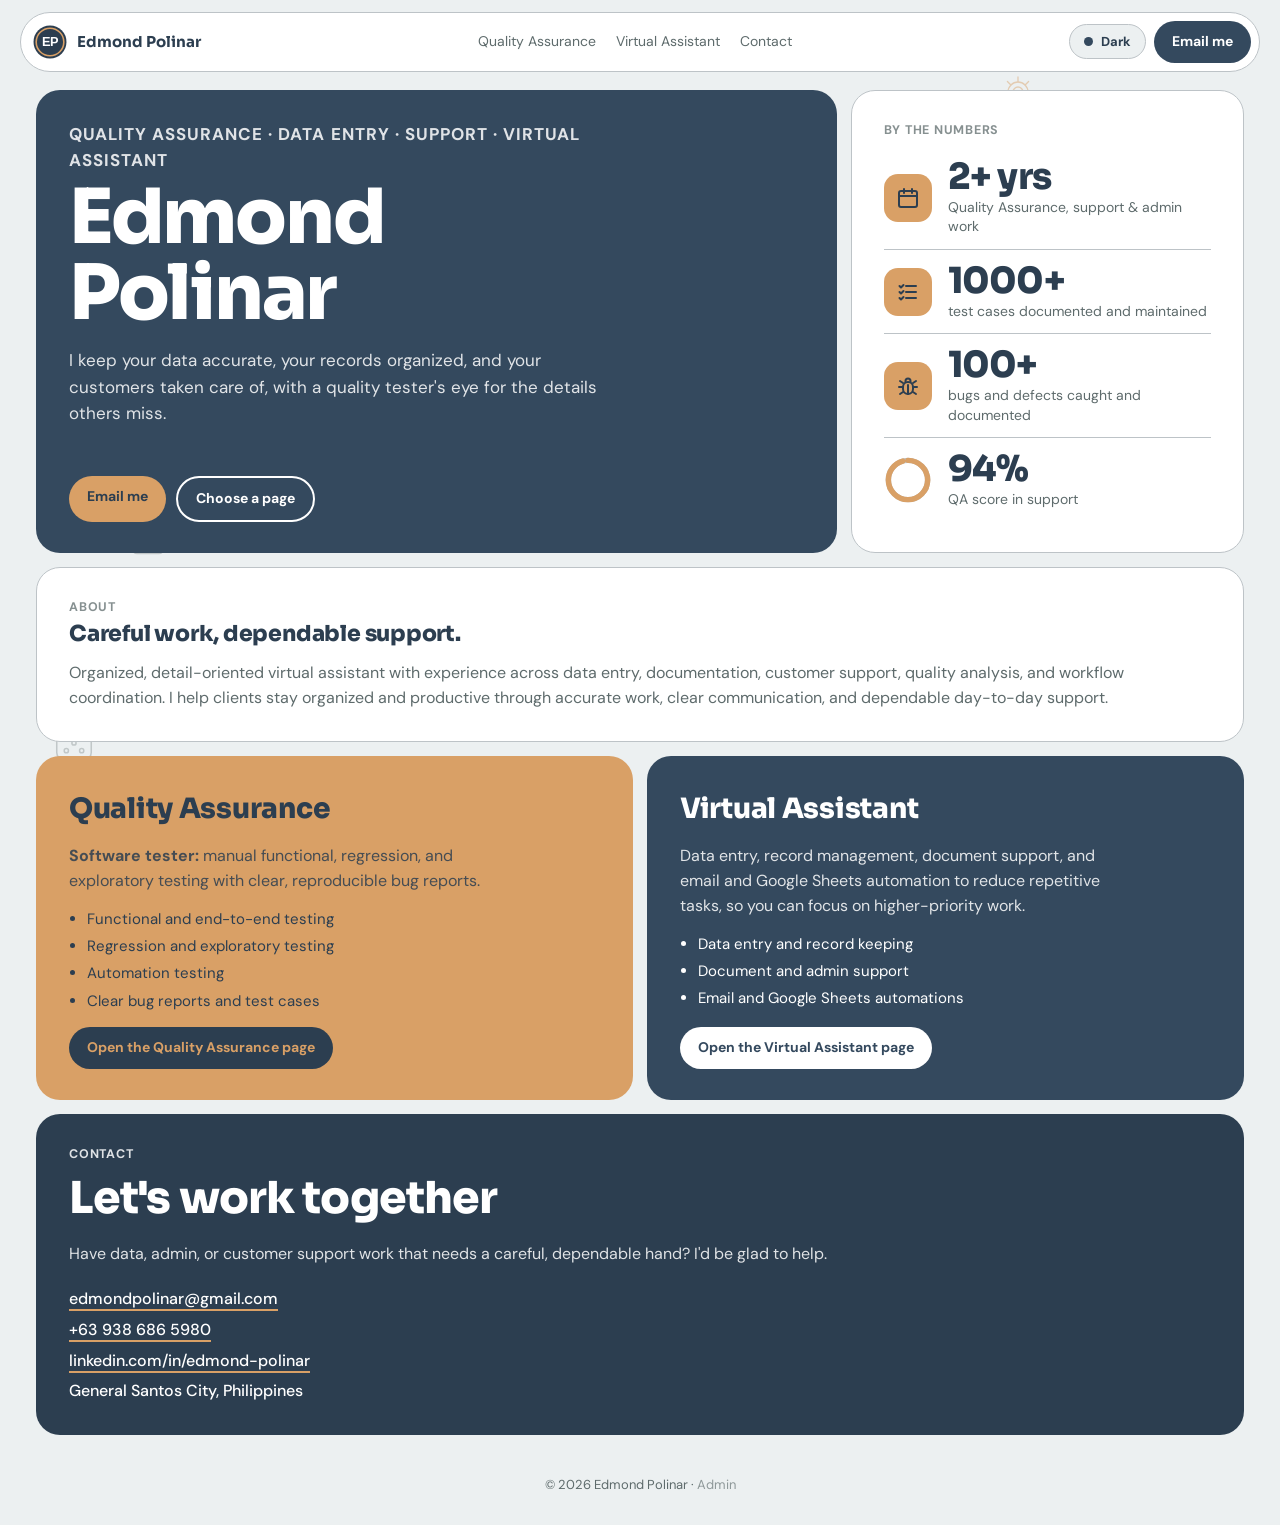
==== index.html @ b68827d7 "Remove the Try it automation panel from the CRM Practice Simulator Co-Authored-By: Claude Sonnet 5.5" ====
<!DOCTYPE html>
<html lang="en">
<head>
<meta charset="UTF-8">
<meta name="viewport" content="width=device-width, initial-scale=1, viewport-fit=cover">
<title>Edmond Polinar — Virtual Assistant</title>
<link rel="icon" type="image/svg+xml" href="favicon.svg">
<link rel="preconnect" href="https://fonts.googleapis.com">
<link rel="preconnect" href="https://fonts.gstatic.com" crossorigin>
<link href="https://fonts.googleapis.com/css2?family=Sora:wght@500;700;800&family=DM+Sans:wght@400;500;700&display=swap" rel="stylesheet">
<style>
:root{
  box-sizing:border-box;
  padding-top:env(safe-area-inset-top,0px);
  padding-bottom:env(safe-area-inset-bottom,0px);
  --page:#ECF0F1; --tile:#FFFFFF; --fg:#2C3E50; --soft:#5E6B6C; --line:#BDC3C7;
  --blue:#34495E; --blue-fg:#FFFFFF; --blue-soft:rgba(255,255,255,.82);
  --yel:#D9A066; --yel-fg:#2C3E50; --yel-soft:#4A3A22;
  --mint:#D5DBDE; --mint-fg:#2C3E50; --mint-soft:#34495E;
  --ink:#2C3E50; --ink-fg:#FFFFFF; --ink-soft:#BDC3C7;
}
@media (prefers-color-scheme: dark){
  :root:not([data-theme="light"]){
    --page:#1B2631; --tile:#2C3E50; --fg:#ECF0F1; --soft:#BDC3C7; --line:#3F5468;
    --blue:#4A6580; --mint:#34495E; --mint-fg:#ECF0F1; --mint-soft:#BDC3C7;
    --ink:#233140; --ink-fg:#FFFFFF; --ink-soft:#BDC3C7;
  }
}
:root[data-theme="dark"]{
  --page:#1B2631; --tile:#2C3E50; --fg:#ECF0F1; --soft:#BDC3C7; --line:#3F5468;
  --blue:#4A6580; --mint:#34495E; --mint-fg:#ECF0F1; --mint-soft:#BDC3C7;
  --ink:#233140; --ink-fg:#FFFFFF; --ink-soft:#BDC3C7;
}
html{scroll-behavior:smooth; scroll-padding-top:84px;}
*{box-sizing:border-box;}
body{margin:0; background:var(--page); color:var(--fg); font-family:'DM Sans',system-ui,sans-serif; line-height:1.55;}
h1,h2,h3,.num{font-family:'Sora',sans-serif;}
a{color:inherit;}
.wrap{max-width:1240px; margin:0 auto; padding:0 16px;}

.nav{position:sticky; top:0; top:env(safe-area-inset-top,0px); z-index:10; padding:12px 16px; padding-top:calc(12px + env(safe-area-inset-top,0px));}
.nav-in{max-width:1240px; margin:0 auto; background:var(--tile); border:1px solid var(--line); border-radius:999px; padding:8px 8px 8px 12px; display:flex; align-items:center; justify-content:space-between; gap:12px;}
.nav b{font-family:'Sora',sans-serif; font-size:15px;}
.nav .brand{display:flex; align-items:center; gap:10px; text-decoration:none; min-width:0;}
.nav .brand img{width:34px; height:34px; flex:none; display:block;}
.nav .brand b{white-space:nowrap;}
.nav .pill{white-space:nowrap;}
@media (max-width:480px){.nav .brand{gap:8px;} .nav .brand img{width:30px; height:30px;} .nav .pill{padding:10px 14px;} .nav-in{gap:8px;}}
.nav .links{display:flex; gap:20px; font-size:14px; color:var(--soft);}
.nav .links a{text-decoration:none;} .nav .links a:hover{color:var(--fg);}
.pill{display:inline-block; text-decoration:none; background:var(--blue); color:var(--blue-fg); font-weight:700; font-size:14px; padding:10px 18px; border-radius:999px;}
.pill.ghost{background:transparent; border:2px solid currentColor;}

.bento{display:grid; grid-template-columns:repeat(6,1fr); gap:14px; padding:6px 0 40px;}
.t{background:var(--tile); border:1px solid var(--line); border-radius:24px; padding:26px; color:var(--fg);}
.t.blue{background:var(--blue); color:var(--blue-fg); border-color:transparent;}
.t.yel{background:var(--yel); color:var(--yel-fg); border-color:transparent;}
.t.mint{background:var(--mint); color:var(--mint-fg); border-color:transparent;}
.t.ink{background:var(--ink); color:var(--ink-fg); border-color:transparent;}
.s2{grid-column:span 2;} .s3{grid-column:span 3;} .s4{grid-column:span 4;} .s6{grid-column:span 6;}
.r2{grid-row:span 2;}
.eyebrow{font-size:12.5px; font-weight:700; letter-spacing:.06em; text-transform:uppercase; margin:0 0 12px; opacity:.75;}

.hero{display:flex; flex-direction:column; justify-content:space-between; min-height:340px;}
.hero h1{font-size:clamp(40px,8vw,76px); line-height:1; letter-spacing:-.03em; font-weight:800; margin:6px 0 16px;}
.hero p{max-width:44ch; font-size:17px; color:var(--blue-soft); margin:0 0 22px;}
.hero .pill{background:var(--yel); color:var(--yel-fg);}
.hero .pill.ghost{background:transparent; color:var(--blue-fg);}
.hero .acts{display:flex; gap:10px; flex-wrap:wrap;}

.stat{display:flex; flex-direction:column; justify-content:flex-end; min-height:160px;}
.num{font-size:clamp(38px,6vw,56px); font-weight:800; line-height:1; letter-spacing:-.03em;}
.stat .cap{font-size:14px; margin-top:8px; opacity:.85;}
.duo{display:grid; grid-template-columns:1fr 1fr; gap:14px;}
.duo .num{font-size:clamp(32px,5vw,44px);}

h2{font-size:22px; font-weight:800; margin:0 0 10px; letter-spacing:-.01em;}
.t p{margin:0; color:var(--soft);} .t.blue p,.t.yel p,.t.mint p,.t.ink p{color:inherit; opacity:.85;}
h3{font-size:16px; font-weight:700; margin:0 0 6px;}
.svc .ic{width:38px; height:38px; border-radius:12px; background:var(--yel); color:var(--yel-fg); display:flex; align-items:center; justify-content:center; font-family:'Sora',sans-serif; font-weight:800; font-size:14px; margin-bottom:14px;}

.flow{display:flex; align-items:center; gap:10px; flex-wrap:wrap; margin-top:18px;}
.step{background:rgba(255,255,255,.14); border:1px solid rgba(255,255,255,.3); border-radius:14px; padding:12px 16px; font-weight:700; font-size:14px;}
.step.end{background:var(--yel); color:var(--yel-fg); border-color:transparent;}
.arrow{font-weight:800; opacity:.7;}

.job{display:grid; grid-template-columns:150px 1fr; gap:6px 24px; padding:22px 0; border-top:1px solid var(--line);}
.job:first-of-type{border-top:none; padding-top:6px;}
.job .when{font-weight:700; font-size:13px; color:var(--blue); letter-spacing:.02em;}
[data-theme="dark"] .job .when{color:#D9A066;}
.job h3{margin:0;} .job .co{font-size:14px; color:var(--soft); margin:2px 0 10px;}
.job ul{margin:0; padding-left:18px; color:var(--soft); font-size:14.5px;} .job li{margin-bottom:6px;}

.chips{display:flex; flex-wrap:wrap; gap:8px; margin-bottom:14px;}
.chip{font-size:13px; font-weight:500; padding:6px 12px; border-radius:999px; background:var(--page); border:1px solid var(--line);}
.grp{font-size:12px; font-weight:700; letter-spacing:.05em; text-transform:uppercase; color:var(--soft); margin:0 0 8px;}
.edu p{margin:0 0 12px;} .edu p b{display:block; color:var(--fg); font-size:14.5px;} .edu p{font-size:13.5px;}

.contact{text-align:left;}
.contact h2{font-size:clamp(28px,5vw,44px); letter-spacing:-.02em;}
.contact .rows{display:grid; gap:6px; margin-top:20px; font-size:16px; font-weight:500;}
.contact a{text-decoration:none; border-bottom:2px solid var(--yel);}
footer{text-align:center; font-size:13px; color:var(--soft); padding:0 0 30px; padding-bottom:calc(30px + env(safe-area-inset-bottom,0px));}
footer a{text-decoration:none; opacity:.65;}
footer a:hover,footer a:focus-visible{opacity:1; text-decoration:underline;}

.theme-btn{display:flex; align-items:center; gap:8px; background:var(--page); border:1px solid var(--line); border-radius:999px; padding:8px 14px; font-family:'DM Sans',sans-serif; font-size:13px; font-weight:700; color:var(--fg); cursor:pointer;}
.theme-btn:hover{opacity:.85;}
.theme-btn .dot{width:9px; height:9px; border-radius:50%; background:var(--blue);}

button.pill{border:0; cursor:pointer; font-family:'DM Sans',sans-serif;}
button.pill.ghost{color:inherit;}

/* Contact modal */
body:has(dialog[open]){overflow:hidden;}
.modal{--err-bg:#FFE3E6; --err-fg:#7A1020; border:1px solid var(--line); border-radius:24px; background:var(--tile); color:var(--fg); padding:0; width:min(520px,calc(100% - 32px)); max-height:calc(100dvh - 32px); overflow:auto; box-shadow:0 24px 60px rgba(44,62,80,.28);}
@media (prefers-color-scheme: dark){:root:not([data-theme="light"]) .modal{--err-bg:#3A1620; --err-fg:#FFB4BE;}}
:root[data-theme="dark"] .modal{--err-bg:#3A1620; --err-fg:#FFB4BE;}
.modal::backdrop{background:rgba(27,38,49,.55); backdrop-filter:blur(3px);}
.modal[open]{animation:pop .18s ease-out;}
@keyframes pop{from{opacity:0; transform:translateY(8px) scale(.98);} to{opacity:1; transform:none;}}
@media (prefers-reduced-motion: reduce){.modal[open]{animation:none;}}
.modal-in{padding:26px;}
.modal-head{display:flex; align-items:flex-start; justify-content:space-between; gap:16px; margin-bottom:6px;}
.modal-head h2{margin:0;}
.modal .eyebrow{margin-bottom:8px;}
.modal .sub{margin:0 0 20px; color:var(--soft); font-size:15px;}
.x-btn{flex:none; width:38px; height:38px; border-radius:50%; border:1px solid var(--line); background:var(--page); color:var(--fg); font-family:'DM Sans',sans-serif; font-size:22px; line-height:1; cursor:pointer; display:flex; align-items:center; justify-content:center;}
.x-btn:hover{opacity:.85;}
.frow{display:grid; grid-template-columns:1fr 1fr; gap:14px;}
.field{display:flex; flex-direction:column; gap:6px; margin-bottom:14px;}
.field label{font-size:12.5px; font-weight:700; letter-spacing:.06em; text-transform:uppercase; color:var(--soft);}
.field input,.field textarea{font:inherit; font-size:15px; color:var(--fg); background:var(--page); border:1px solid var(--line); border-radius:14px; padding:12px 14px; width:100%;}
.field textarea{min-height:130px; resize:vertical;}
.field input::placeholder,.field textarea::placeholder{color:var(--soft); opacity:.7;}
.field input:focus,.field textarea:focus{outline:2px solid var(--blue); outline-offset:1px; border-color:transparent;}
.hp{position:absolute; left:-9999px; width:1px; height:1px; opacity:0;}
.send{width:100%; padding:13px 18px; font-size:15px;}
.send[disabled]{opacity:.6; cursor:progress;}
.form-msg{margin:0 0 14px; padding:12px 14px; border-radius:14px; font-size:14px; font-weight:500; background:var(--err-bg); color:var(--err-fg);}
.form-msg a{text-decoration:none; border-bottom:2px solid var(--yel);}
.sent{background:var(--mint); color:var(--mint-fg); border-radius:18px; padding:24px;}
.sent h3{font-size:20px; margin:0 0 6px;}
.sent p{margin:0 0 18px; color:var(--mint-fg); opacity:.85;}
.sent:focus{outline:none;}

/* Admin sign-in modal */
.admin-modal{width:min(440px,calc(100% - 32px));}
.admin-modal::backdrop{background:rgba(27,38,49,.35); backdrop-filter:blur(7px);}
.admin-modal .modal-in{padding:32px;}
.admin-top{display:flex; align-items:center; justify-content:space-between; gap:16px; margin-bottom:22px;}
.admin-top b{font-family:'Sora',sans-serif; font-size:15px;}
.admin-modal .eyebrow{margin-bottom:10px;}
.admin-modal h2{font-size:30px; letter-spacing:-.02em; margin-bottom:6px;}
.admin-modal .sub{margin:0 0 22px;}
.admin-modal .back{display:inline-block; margin-top:18px; font-size:14px; color:var(--soft); text-decoration:none;}
.admin-modal .back:hover{color:var(--fg);}
.form-msg.info{background:var(--page); color:var(--fg); border:1px solid var(--line);}

/* Featured project tile + case study window */
.feat-stats{display:flex; flex-wrap:wrap; gap:10px 28px; margin:20px 0 22px; padding:0; list-style:none;}
.feat-stats li{font-size:14px; opacity:.95;}
.feat-stats b{font-family:'Sora',sans-serif; font-size:26px; font-weight:800; margin-right:6px;}
.feat-btn{background:var(--yel); color:var(--yel-fg);}
/* Drifting background icons: small work-themed line icons that float slowly across the whole page, behind all content */
.drift{position:fixed; inset:0; z-index:-1; pointer-events:none; overflow:hidden;}
.mi{position:absolute; color:var(--soft); opacity:.3; will-change:transform; animation:var(--path,miA) var(--t,60s) ease-in-out var(--dl,0s) infinite alternate;}
.mi.amb{color:var(--yel); opacity:.45;}
.mi svg{display:block; width:100%; height:100%; fill:none; stroke:currentColor; stroke-width:1.6; stroke-linecap:round; stroke-linejoin:round;}
.mi .in{width:100%; height:100%; animation:miBob var(--d,14s) ease-in-out var(--dl,0s) infinite;}
@keyframes miA{0%{transform:translate(0,0)}33%{transform:translate(32vw,-10vh)}66%{transform:translate(14vw,24vh)}100%{transform:translate(46vw,8vh)}}
@keyframes miB{0%{transform:translate(0,0)}33%{transform:translate(-28vw,14vh)}66%{transform:translate(-10vw,-18vh)}100%{transform:translate(-40vw,6vh)}}
@keyframes miC{0%{transform:translate(0,0)}50%{transform:translate(18vw,28vh)}100%{transform:translate(-14vw,10vh)}}
@keyframes miBob{0%,100%{transform:translateY(0) rotate(-6deg)}50%{transform:translateY(-16px) rotate(7deg)}}
.mi.spin .in{animation:miBob var(--d,14s) ease-in-out var(--dl,0s) infinite, miTurn 40s linear infinite;}
@keyframes miTurn{to{rotate:360deg}}
.mi.dice .in svg{animation:miRoll 9s cubic-bezier(.3,.1,.2,1) var(--dl,0s) infinite;}
@keyframes miRoll{0%,70%{transform:rotate(0)}85%{transform:rotate(380deg) scale(1.08)}100%{transform:rotate(360deg)}}
.mi.tick .in svg path.t{stroke-dasharray:30; stroke-dashoffset:30; animation:miDraw 7s ease-in-out var(--dl,0s) infinite;}
@keyframes miDraw{0%,15%{stroke-dashoffset:30}35%,85%{stroke-dashoffset:0}100%{stroke-dashoffset:30}}
@media (max-width:760px){.mi{opacity:.22}.mi.amb{opacity:.32}.mi.hide-sm{display:none}}
@media (prefers-reduced-motion:reduce){.mi,.mi .in,.mi.dice .in svg,.mi.tick .in svg path.t{animation:none !important;} .mi.tick .in svg path.t{stroke-dashoffset:0;}}

/* Featured project: animated automation demo */
.feat-grid{display:grid; grid-template-columns:minmax(0,1fr) minmax(0,1.05fr); gap:28px; align-items:center;}
@media (max-width:820px){.feat-grid{grid-template-columns:minmax(0,1fr);}}
.feat-btn{position:relative;}
.feat-btn::after{content:""; position:absolute; inset:-4px; border-radius:999px; border:2px solid var(--yel); opacity:0; animation:fxRing 2.8s ease-out infinite; pointer-events:none;}
@keyframes fxRing{0%{transform:scale(.96); opacity:.7}70%,100%{transform:scale(1.12); opacity:0}}
.fx-demo{background:rgba(0,0,0,.16); border:1px solid rgba(255,255,255,.18); border-radius:18px; padding:18px; display:flex; flex-direction:column; gap:16px; min-width:0;}
.fx-top{display:flex; justify-content:space-between; align-items:center; font-size:12px; opacity:.85; gap:8px;}
.fx-live{display:flex; align-items:center; gap:6px; font-weight:700; letter-spacing:.06em; text-transform:uppercase;}
.fx-live i{width:8px; height:8px; border-radius:50%; background:#7FD1A0; animation:fxBlink 1.4s ease-in-out infinite;}
@keyframes fxBlink{50%{opacity:.25}}
.fx-replay{background:transparent; color:inherit; border:1px solid rgba(255,255,255,.35); border-radius:99px; padding:3px 10px; font:inherit; font-size:12px; cursor:pointer;}
.fx-replay:focus-visible,.feat-btn:focus-visible{outline:3px solid var(--yel); outline-offset:3px;}
.fx-flow{display:grid; grid-template-columns:1fr 28px 1fr 28px 1fr; align-items:center;}
.fx-step{background:rgba(255,255,255,.12); border:1px solid rgba(255,255,255,.28); border-radius:14px; padding:12px 10px; font-weight:700; font-size:13.5px; text-align:center; display:flex; flex-direction:column; align-items:center; gap:8px; transition:background .35s,transform .35s,border-color .35s;}
.fx-dot{width:22px; height:22px; border-radius:50%; border:2px solid rgba(255,255,255,.5); display:grid; place-items:center; font-size:12px; transition:all .35s;}
.fx-step.now{background:rgba(255,255,255,.26); transform:translateY(-3px); border-color:#fff;}
.fx-step.now .fx-dot{border-color:var(--yel); border-top-color:transparent; animation:fxSpin .8s linear infinite;}
.fx-step.done .fx-dot{background:#7FD1A0; border-color:#7FD1A0; color:#14301F;}
.fx-step.done .fx-dot::before{content:"\2713";}
.fx-step.last.done{background:var(--yel); color:var(--yel-fg); border-color:transparent;}
@keyframes fxSpin{to{transform:rotate(360deg)}}
.fx-link{height:3px; background:rgba(255,255,255,.22); border-radius:3px; position:relative; overflow:hidden;}
.fx-link i{position:absolute; inset:0 auto 0 0; width:0; background:var(--yel); transition:width .7s ease;}
.fx-flow[data-s="1"] .l1 i,.fx-flow[data-s="2"] .l1 i,.fx-flow[data-s="3"] .l1 i,.fx-flow[data-s="4"] .l1 i{width:100%;}
.fx-flow[data-s="2"] .l2 i,.fx-flow[data-s="3"] .l2 i,.fx-flow[data-s="4"] .l2 i{width:100%;}
@media (max-width:520px){
  .fx-flow{grid-template-columns:1fr; gap:6px;}
  .fx-link{height:22px; width:3px; justify-self:center;}
  .fx-link i{width:100%; height:0; transition:height .7s ease;}
  .fx-flow[data-s="1"] .l1 i,.fx-flow[data-s="2"] .l1 i,.fx-flow[data-s="3"] .l1 i,.fx-flow[data-s="4"] .l1 i{height:100%;}
  .fx-flow[data-s="2"] .l2 i,.fx-flow[data-s="3"] .l2 i,.fx-flow[data-s="4"] .l2 i{height:100%;}
}
.fx-sheet{background:var(--tile); color:var(--fg); border-radius:12px; overflow:hidden; font-size:13px; font-variant-numeric:tabular-nums;}
.fx-sheet-h{display:flex; align-items:center; gap:8px; padding:8px 12px; background:var(--mint); color:var(--mint-fg); font-weight:700; font-size:12px;}
.fx-sheet-h i{width:10px; height:14px; border-radius:2px; background:#4CA36F; display:inline-block;}
.fx-rows{height:114px; overflow:hidden; position:relative;}
.fx-list{will-change:transform;}
.fx-list.shift{animation:fxShift .55s cubic-bezier(.2,.8,.2,1) both;}
@keyframes fxShift{from{transform:translateY(-38px)}to{transform:none}}
.fx-row{display:grid; grid-template-columns:1.1fr 1fr .9fr; gap:8px; padding:0 12px; height:38px; align-items:center; border-top:1px solid var(--line); overflow:hidden;}
.fx-row.head{height:auto; padding:8px 12px; font-size:11px; font-weight:700; letter-spacing:.05em; text-transform:uppercase; color:var(--soft); border-top:0;}
.fx-row.new{animation:fxFlash 2.2s ease-out .15s both;}
@keyframes fxFlash{0%,35%{background:color-mix(in srgb,var(--yel) 55%,transparent)}100%{background:transparent}}
.fx-cap{font-size:12px; opacity:.7; margin:0; text-align:right;}
@media (prefers-reduced-motion:reduce){
  .feat-btn::after,.fx-live i,.fx-step.now .fx-dot,.fx-row.new,.fx-list.shift{animation:none;}
  .fx-step,.fx-link i{transition:none;}
}


.cs-modal{width:min(1040px,calc(100% - 32px)); background:var(--page);}
.cs-in{padding:0 18px 20px; outline:none;}
.cs-bar{position:sticky; top:0; z-index:5; display:flex; align-items:center; justify-content:space-between; gap:12px; background:var(--page); padding:14px 0 12px;}
.cs-now{min-width:0;}
.cs-now small{display:block; font-size:11px; letter-spacing:.06em; text-transform:uppercase; font-weight:700; color:var(--soft);}
.cs-now b{display:block; font-family:'Sora',sans-serif; font-size:17px; font-weight:800; white-space:nowrap; overflow:hidden; text-overflow:ellipsis;}
.cs-act{display:flex; gap:8px; align-items:center; flex:none;}
.cs-act .pill{padding:9px 16px; font-size:13px;}
.cs-stage{position:relative;}
.cs-slide{display:none; animation:csIn .35s ease;}
.cs-slide.is-on{display:block;}
@keyframes csIn{from{opacity:0; transform:translateY(8px);} to{opacity:1; transform:none;}}
/* CRM tile: modules light up one by one */
.crm-split{display:grid; grid-template-columns:minmax(0,1fr) minmax(0,1fr); gap:28px; align-items:center;}
.crm-mods{display:grid; gap:8px; background:var(--tile); border:1px solid var(--line); border-radius:18px; padding:14px;}
.crm-mod{display:grid; grid-template-columns:28px 1fr; gap:10px; align-items:center; border:1px solid var(--line); border-radius:12px; padding:6px 10px; background:var(--tile); transition:background .35s,border-color .35s,transform .35s;}
.crm-mod svg{width:20px; height:20px; fill:none; stroke:var(--soft); stroke-width:1.8; stroke-linecap:round; stroke-linejoin:round; transition:stroke .35s;}
.crm-mod b{display:block; font-size:13px;}
.crm-mod span{display:block; color:var(--soft); font-size:12px; line-height:1.35; min-height:2.7em; opacity:0; transition:opacity .35s;}
.crm-mod.on{background:color-mix(in srgb,var(--yel) 22%,var(--tile)); border-color:var(--yel); transform:translateX(4px);}
.crm-mod.on svg{stroke:var(--fg);}
.crm-mod.on span{opacity:1;}
#crmChips .chip{transition:background .35s,color .35s,border-color .35s;}
#crmChips .chip.on{background:var(--blue); color:#fff; border-color:transparent;}
@media (max-width:820px){.crm-split{grid-template-columns:minmax(0,1fr);} .crm-mod.on{transform:none;}}
@media (prefers-reduced-motion:reduce){.crm-mod,#crmChips .chip,.crm-mod span{transition:none;}}
/* Expandable screenshots in the CRM walkthrough */
#crmModal .cs-media:has(img){position:relative;}
#crmModal .cs-media img{cursor:zoom-in;}
.zm-hint{position:absolute; right:10px; bottom:10px; width:30px; height:30px; border-radius:50%; background:rgba(44,62,80,.72); display:grid; place-items:center; pointer-events:none;}
.zm-hint svg{width:16px; height:16px; fill:none; stroke:#fff; stroke-width:2; stroke-linecap:round; stroke-linejoin:round;}
.zm{border:0; padding:0; background:transparent; width:100vw; max-width:100vw; height:100dvh; max-height:100dvh; overflow:hidden; color:#fff;}
.zm::backdrop{background:rgba(27,38,49,.86); backdrop-filter:blur(4px);}
.zm-in{width:100%; height:100%; display:grid; place-items:center; padding:max(56px,env(safe-area-inset-top,0px)) max(16px,env(safe-area-inset-right,0px)) max(24px,env(safe-area-inset-bottom,0px)) max(16px,env(safe-area-inset-left,0px)); cursor:zoom-out;}
.zm img{max-width:100%; max-height:100%; object-fit:contain; border-radius:12px; box-shadow:0 24px 60px rgba(0,0,0,.45);}
.zm-x{position:absolute; top:max(12px,env(safe-area-inset-top,0px)); right:max(12px,env(safe-area-inset-right,0px)); width:40px; height:40px; border-radius:50%; border:1px solid rgba(255,255,255,.4); background:rgba(44,62,80,.7); color:#fff; font-size:22px; line-height:1; cursor:pointer;}
.zm-x:focus-visible,#crmModal .cs-media img:focus-visible{outline:3px solid var(--yel); outline-offset:3px;}
/* Margin effects: data streams + task checks (wide screens only) */
.edge{position:fixed; top:0; bottom:0; width:calc((100vw - 1240px) / 2); pointer-events:none; z-index:-1; overflow:hidden; display:none;}
.edge.l{left:0;} .edge.r{right:0;}
@media (min-width:1440px){.edge{display:block;}}
.ed-ln{position:absolute; top:0; bottom:0; width:1px; background:var(--line); opacity:.7;}
.ed-dot{position:absolute; left:-2px; top:-10px; width:5px; height:5px; border-radius:50%; background:var(--yel); animation:edFall linear infinite;}
@keyframes edFall{to{transform:translateY(105vh);}}
.ed-chk{position:absolute; left:20%; top:56%; display:flex; flex-direction:column; gap:12px;}
.ed-chk div{display:flex; align-items:center; gap:10px;}
.ed-chk span{width:16px; height:16px; border:1.5px solid var(--soft); border-radius:5px; display:grid; place-items:center; opacity:.55; transition:background .3s,border-color .3s,opacity .3s;}
.ed-chk span::after{content:""; width:8px; height:4px; border-left:2px solid #fff; border-bottom:2px solid #fff; transform:rotate(-45deg) translate(1px,-1px); opacity:0; transition:opacity .2s;}
.ed-chk em{display:block; height:5px; border-radius:5px; background:var(--line); opacity:.8; transition:opacity .3s;}
.ed-chk .done span{background:var(--yel); border-color:var(--yel); opacity:1;}
.ed-chk .done span::after{opacity:1;}
.ed-chk .done em{opacity:.35;}
@media (prefers-reduced-motion:reduce){.ed-dot{display:none;} .ed-chk span,.ed-chk span::after,.ed-chk em{transition:none;}}
/* Margin effects: rising bars, cursor parallax, section tracker */
.ed-bars{position:absolute; right:22%; top:60%; display:flex; align-items:flex-end; gap:7px; height:84px; border-bottom:1.5px solid var(--line);}
.ed-bars i{display:block; width:9px; height:100%; background:var(--blue); opacity:.35; border-radius:3px 3px 0 0; transform-origin:bottom; animation:edGrow ease-in-out infinite alternate;}
.ed-bars i:nth-child(odd){background:var(--yel); opacity:.55;}
@keyframes edGrow{from{transform:scaleY(.22);}to{transform:scaleY(1);}}
.ed-px{position:absolute; transform:translate(calc(var(--mx,0) * var(--d) * 1px),calc(var(--my,0) * var(--d) * 1px)); transition:transform .5s ease-out;}
.ed-px svg{display:block; width:34px; height:34px; fill:none; stroke:var(--soft); stroke-width:1.5; stroke-linecap:round; stroke-linejoin:round; opacity:.5; animation:edBob 7s ease-in-out infinite alternate;}
@keyframes edBob{to{transform:translateY(-10px);}}
.ed-trk{position:absolute; left:12px; top:14vh; height:72vh; width:2px; background:var(--line);}
.ed-trk .tk{position:absolute; left:-3px; width:8px; height:2px; background:var(--soft); opacity:.6;}
.ed-trk .pos{position:absolute; left:-5px; top:0; width:12px; height:12px; border-radius:50%; background:var(--yel); box-shadow:0 0 0 4px color-mix(in srgb,var(--yel) 25%,transparent); transition:top .25s ease-out;}
.ed-trk .lb{position:absolute; left:18px; top:-6px; font-size:11px; font-weight:700; letter-spacing:.05em; text-transform:uppercase; color:var(--soft); white-space:nowrap;}
@media (prefers-reduced-motion:reduce){.ed-bars i,.ed-px svg{animation:none;} .ed-bars i{transform:scaleY(.6);} .ed-px,.ed-trk .pos{transition:none;}}
@media (prefers-reduced-motion: reduce){.cs-slide{animation:none;}}

.cs-grid{display:grid; gap:14px; grid-template-columns:repeat(6,minmax(0,1fr));}
.cs-c{background:var(--tile); color:var(--fg); border:1px solid var(--line); border-radius:24px; padding:24px; grid-column:span 3; min-width:0;}
.cs-w{grid-column:span 6;} .cs-t{grid-column:span 2;} .cs-b{grid-column:span 4;}
.cs-c.cs-blue{background:var(--blue); color:var(--blue-fg); border-color:transparent;}
.cs-c.cs-yel{background:var(--yel); color:var(--yel-fg); border-color:transparent;}
.cs-c.cs-mint{background:var(--mint); color:var(--mint-fg); border-color:transparent;}
.cs-c h1{font-family:'Sora',sans-serif; font-size:clamp(34px,6vw,60px); line-height:1; letter-spacing:-.02em; font-weight:800; margin:0 0 16px; text-wrap:balance;}
.cs-c h2{font-size:clamp(22px,3.2vw,32px); line-height:1.1; letter-spacing:-.01em; margin:0 0 12px; text-wrap:balance;}
.cs-c h3{font-size:17px; margin:10px 0 6px;}
.cs-c p{margin:0 0 10px; color:var(--soft); font-size:15px; line-height:1.55;}
.cs-blue p,.cs-yel p,.cs-mint p{color:inherit; opacity:.9;}
.cs-c .eyebrow{margin-bottom:10px;}
.cs-big{font-family:'Sora',sans-serif; font-size:clamp(40px,6vw,56px); font-weight:800; line-height:1; margin:6px 0 8px; font-variant-numeric:tabular-nums;}
.cs-num{display:inline-grid; place-items:center; width:38px; height:38px; border-radius:12px; background:var(--yel); color:var(--yel-fg); font-family:'Sora',sans-serif; font-weight:800; font-size:14px; font-variant-numeric:tabular-nums; flex:none;}
.cs-row{display:flex; gap:10px; flex-wrap:wrap; margin-top:14px;}
.cs-modal .pill.y{background:var(--yel); color:var(--yel-fg);}
.cs-tags{display:flex; flex-wrap:wrap; gap:8px; margin-top:8px;}
.cs-tag,.cs-c code{font-family:ui-monospace,Menlo,Consolas,monospace; font-size:13px; background:var(--page); color:var(--fg); padding:3px 8px; border-radius:8px;}

.cs-steps{grid-template-columns:repeat(4,minmax(0,1fr));}
.cs-steps .cs-c{grid-column:span 1; padding:20px;}
.cs-steps .cs-c.cs-w{grid-column:span 4;}
.cs-steps .cs-c p{font-size:14px; margin:0;}
.cs-stephead{display:flex; align-items:center; gap:10px; margin-bottom:8px;}
.cs-stephead h3{margin:0;}
.cs-sheetend{display:flex; flex-wrap:wrap; gap:10px 16px; align-items:center; justify-content:space-between;}
.cs-sheetend h3{margin:0;}

.cs-sheet{overflow-x:auto; border:1px solid var(--line); border-radius:14px; margin-top:14px; background:var(--tile);}
.cs-sheet table{border-collapse:collapse; width:100%; min-width:640px; font-size:13px;}
.cs-sheet th,.cs-sheet td{padding:9px 12px; text-align:left; border-bottom:1px solid var(--line); white-space:nowrap;}
.cs-sheet th{font-family:ui-monospace,Menlo,Consolas,monospace; font-size:12px; font-weight:700; background:var(--page); color:var(--fg);}
.cs-sheet td{color:var(--soft); font-family:ui-monospace,Menlo,Consolas,monospace;}
.cs-sheet tr:last-child td{border-bottom:0;}
.cs-sheet tr.cs-new td{background:var(--mint); color:var(--mint-fg);}
.cs-c p.cs-sheetcap{font-size:13px; margin:10px 0 0;}

.cs-media{aspect-ratio:16/9; max-width:100%; background:#000; border-radius:18px; overflow:hidden; margin-top:6px;}
.cs-media video,.cs-media img{width:100%; height:100%; object-fit:contain; display:block;}

.cs-ctrl{position:sticky; bottom:0; z-index:4; display:flex; align-items:center; justify-content:center; gap:14px; margin-top:12px; padding:12px 0 2px; background:var(--page);}
.cs-dots{display:flex; gap:8px;}
.cs-dots button{width:10px; height:10px; border-radius:50%; border:0; background:var(--line); cursor:pointer; padding:0;}
.cs-dots button.is-on{background:var(--blue); width:28px; border-radius:99px;}
[data-theme="dark"] .cs-dots button.is-on{background:var(--yel);}
@media (prefers-color-scheme: dark){:root:not([data-theme="light"]) .cs-dots button.is-on{background:var(--yel);}}
.cs-count{font-size:13px; color:var(--soft); font-weight:700; font-variant-numeric:tabular-nums;}
/* Arrows sit at the left and right edges, vertically centred in the visible window. */
/* Prev/next arrows: glass buttons fixed at the vertical middle of the screen, so they never move when a slide changes height */
.cs-ar{position:fixed; top:50%; margin-top:-22px; z-index:8; width:44px; height:44px; border-radius:50%; display:grid; place-items:center; padding:0; font-size:19px; line-height:1; cursor:pointer; color:var(--fg);
  background:color-mix(in srgb,var(--fg) 8%,transparent); border:1px solid color-mix(in srgb,var(--fg) 24%,transparent);
  -webkit-backdrop-filter:blur(10px) saturate(1.5); backdrop-filter:blur(10px) saturate(1.5);
  box-shadow:inset 0 1px 0 rgba(255,255,255,.55), 0 4px 16px rgba(44,62,80,.16); transition:background .2s, transform .2s;}
.cs-ar:hover:not(:disabled){background:color-mix(in srgb,var(--fg) 16%,transparent); transform:scale(1.06);}
.cs-prev{left:calc(50% - min(520px, 50% - 16px) + 3px);} .cs-next{right:calc(50% - min(520px, 50% - 16px) + 3px);}
@media (min-width:1168px){.cs-prev{left:calc(50% - 576px);} .cs-next{right:calc(50% - 576px);}}
@media (max-width:1167px){.cs-modal .cs-in{padding-left:28px; padding-right:28px;}}
@media (max-width:760px){.cs-modal .cs-in{padding-left:24px; padding-right:24px;} .cs-ar{width:32px; height:32px; margin-top:-16px; font-size:16px;}}
@media (prefers-reduced-motion:reduce){.cs-ar{transition:none;}}
.cs-ar:disabled{opacity:.35; cursor:default;}
.cs-modal :focus-visible{outline:3px solid var(--yel); outline-offset:2px;}
.cs-c.cs-blue :focus-visible,.cs-c.cs-yel :focus-visible{outline-color:#fff;}
.cs-c.cs-yel :focus-visible{outline-color:var(--blue);}

@media (max-width:720px){
  .cs-c,.cs-t,.cs-b{grid-column:span 6; padding:20px;}
  .cs-steps{grid-template-columns:repeat(2,minmax(0,1fr));}
  .cs-steps .cs-c{grid-column:span 1; padding:16px;}
  .cs-steps .cs-c.cs-w{grid-column:span 2;}
  .cs-in{padding:0 14px 16px;}
  .cs-modal{border-radius:22px;}
  .cs-ctrl{gap:10px;}
}

@media (max-width:760px){
  .bento{grid-template-columns:1fr;}
  .s2,.s3,.s4,.s6,.r2{grid-column:span 1; grid-row:auto;}
  .nav .links{display:none;}
  .job{grid-template-columns:1fr;}
  .stat{min-height:130px;}
}
@media (max-width:560px){
  .frow{grid-template-columns:1fr; gap:0;}
  .modal-in{padding:20px;}
}

/* Pages: home (two doors), Virtual Assistant, Quality Assurance. One index.html, switched by the URL hash (#va, #qa). */
body[data-view="home"] .bento>[data-v]:not([data-v~="home"]),
body[data-view="va"] .bento>[data-v]:not([data-v~="va"]),
body[data-view="qa"] .bento>[data-v]:not([data-v~="qa"]){display:none;}
.t[hidden]{display:none;}
.t{padding:30px 32px;}
.hero.path h1{font-size:clamp(28px,4.6vw,48px); line-height:1.08; letter-spacing:-.02em; max-width:18ch;}
.door{display:flex; flex-direction:column; gap:14px; min-height:300px; text-decoration:none;}
.door h2{font-size:28px; letter-spacing:-.01em; margin:0;}
.door p{margin:0; max-width:40ch;}
.door ul{margin:0; padding-left:18px; display:grid; gap:4px; font-size:15px;}
.door .door-go{margin-top:auto; align-self:flex-start;}
.t.blue .door-go{background:var(--blue-fg); color:var(--blue);}
.t.yel .door-go{background:var(--yel-fg); color:var(--yel);}
.door:focus-visible{outline:3px solid var(--fg); outline-offset:3px;}
.nextrow .acts{display:flex; flex-wrap:wrap; gap:10px; margin-top:12px;}
.nextrow .pill.ghost{color:var(--fg);}
.t.blue .chip,.t.yel .chip{background:rgba(255,255,255,.14); border-color:rgba(255,255,255,.35); color:inherit;}
.t.yel .chip{background:rgba(44,62,80,.10); border-color:rgba(44,62,80,.3);}
body[data-view="va"] .nx-va,body[data-view="qa"] .nx-qa{display:none;}
.nav .links a[aria-current="page"]{color:var(--fg); font-weight:700;}
.bar{display:none;}
.totop{position:fixed; right:calc(16px + env(safe-area-inset-right,0px)); bottom:calc(16px + env(safe-area-inset-bottom,0px)); z-index:12; width:46px; height:46px; border-radius:50%; background:var(--blue); color:var(--blue-fg); border:2px solid var(--page); display:grid; place-items:center; cursor:pointer;}
.totop svg{width:20px; height:20px; stroke:currentColor; fill:none; stroke-width:2.5;}
.totop[hidden]{display:none;}
@media (max-width:760px){
  .t{padding:24px;}
  .door{min-height:0;}
  .bar{display:flex; position:fixed; left:0; right:0; bottom:0; z-index:11; background:var(--tile); border-top:1px solid var(--line); padding:6px 8px calc(6px + env(safe-area-inset-bottom,0px));}
  .bar a{flex:1; padding:10px 4px; text-align:center; text-decoration:none; font-size:12.5px; font-weight:700; color:var(--soft); border-radius:10px; line-height:1.25;}
  .bar a[aria-current="page"]{color:var(--fg); background:var(--page);}
  body{padding-bottom:calc(72px + env(safe-area-inset-bottom,0px));}
  .totop{bottom:calc(80px + env(safe-area-inset-bottom,0px));}
}

/* Home: "By the numbers" tile */
.score{display:flex; flex-direction:column;}
.score .eyebrow{margin-bottom:6px;}
.srows{flex:1; display:flex; flex-direction:column; justify-content:space-between;}
.sr{display:grid; grid-template-columns:48px 1fr; gap:16px; align-items:center; padding:12px 0; border-top:1px solid var(--line);}
.sr:first-child{border-top:0;}
.sr b{display:block; font-family:'Sora',sans-serif; font-size:clamp(28px,3.4vw,36px); line-height:1.05; font-weight:800; letter-spacing:-.02em;}
.sr>div>span{display:block; font-size:14px; line-height:1.4; color:var(--soft); margin-top:2px;}
.sic{width:48px; height:48px; border-radius:14px; background:var(--yel); color:var(--yel-fg); display:grid; place-items:center;}
.sic svg{width:24px; height:24px; stroke:currentColor; fill:none; stroke-width:2; stroke-linecap:round; stroke-linejoin:round;}
.sic.ring{background:transparent;}
.sic.ring svg{width:48px; height:48px; transform:rotate(-90deg); stroke-width:5;}
.sic.ring .trk{stroke:var(--line);}
.sic.ring .val{stroke:var(--yel); stroke-dasharray:113.1; stroke-dashoffset:5.7;}
.score.go .sic.ring .val,.sr.pop .sic.ring .val{animation:ringfill 1.2s cubic-bezier(.2,.7,.2,1) both;}
@keyframes ringfill{from{stroke-dashoffset:113.1;}}
/* movement: staggered entrance, hover lift, tap to replay */
.sr{cursor:pointer; transition:transform .25s ease; outline-offset:4px;}
.sr .sic{transition:transform .3s cubic-bezier(.3,1.6,.5,1);}
.sr:hover,.sr:focus-visible{transform:translateX(5px);}
.sr:hover .sic,.sr:focus-visible .sic{transform:translateY(-3px) rotate(-8deg) scale(1.06);}
.sr:hover .sic.ring,.sr:focus-visible .sic.ring{transform:rotate(12deg) scale(1.06);}
.score.go .sr{animation:srin .6s cubic-bezier(.2,.7,.2,1) both; animation-delay:calc(var(--i,0)*110ms);}
@keyframes srin{from{opacity:0; transform:translateY(14px);}}
.sr.pop b{animation:numpop .45s cubic-bezier(.3,1.6,.5,1);}
@keyframes numpop{40%{transform:scale(1.12); transform-origin:left center;}}
.sr:hover .bug svg{animation:bugwig .5s ease-in-out;}
@keyframes bugwig{25%{transform:rotate(-14deg);}75%{transform:rotate(14deg);}}
@media (prefers-reduced-motion:reduce){
  .score.go .sr,.score.go .sic.ring .val,.sr.pop b,.sr.pop .sic.ring .val,.sr:hover .bug svg{animation:none;}
  .sr,.sr .sic{transition:none;} .sr:hover,.sr:hover .sic{transform:none;}
}
</style>
</head>
<body data-view="home">

<div class="edge l" aria-hidden="true">
  <div class="ed-ln" style="left:30%"><i class="ed-dot" style="animation-duration:9s;animation-delay:-2s"></i><i class="ed-dot" style="animation-duration:9s;animation-delay:-6s"></i></div>
  <div class="ed-ln" style="left:68%"><i class="ed-dot" style="animation-duration:13s;animation-delay:-4s"></i><i class="ed-dot" style="animation-duration:13s;animation-delay:-10s"></i></div>
  <div class="ed-chk" id="edChk"><div><span></span><em style="width:54px"></em></div><div><span></span><em style="width:40px"></em></div><div><span></span><em style="width:62px"></em></div><div><span></span><em style="width:46px"></em></div></div>
  <div class="ed-px" style="--d:16; left:42%; top:12%"><svg viewBox="0 0 24 24"><rect x="3" y="5" width="18" height="16" rx="3"/><path d="M3 10h18M8 3v4M16 3v4"/></svg></div>
  <div class="ed-px" style="--d:-10; left:14%; top:34%"><svg viewBox="0 0 24 24"><path d="M3 6h18v12H3zM3 7l9 7 9-7"/></svg></div>
  <div class="ed-px" style="--d:22; left:50%; top:80%"><svg viewBox="0 0 24 24"><path d="M4 5h16v11H10l-5 4v-4H4z"/></svg></div>
</div>
<div class="edge r" aria-hidden="true">
  <div class="ed-ln" style="right:30%"><i class="ed-dot" style="animation-duration:11s;animation-delay:-1s"></i><i class="ed-dot" style="animation-duration:11s;animation-delay:-7s"></i></div>
  <div class="ed-ln" style="right:68%"><i class="ed-dot" style="animation-duration:8s;animation-delay:-3s"></i></div>
  <div class="ed-bars"><i style="animation-duration:2.6s"></i><i style="animation-duration:3.4s;animation-delay:-1s"></i><i style="animation-duration:2.2s;animation-delay:-.5s"></i><i style="animation-duration:3s;animation-delay:-2s"></i><i style="animation-duration:2.8s;animation-delay:-1.5s"></i></div>
  <div class="ed-px" style="--d:-18; right:38%; top:10%"><svg viewBox="0 0 24 24"><path d="M9 3h6v3H9zM6 5h12v16H6zM9 11h6M9 15h4"/></svg></div>
  <div class="ed-px" style="--d:12; right:16%; top:36%"><svg viewBox="0 0 24 24"><circle cx="12" cy="8" r="4"/><path d="M4 21c0-4 4-6 8-6s8 2 8 6"/></svg></div>
  <div class="ed-trk" id="edTrk"><div class="pos" id="edPos"></div><div class="lb" id="edLb">Intro</div></div>
</div>
<div class="drift" aria-hidden="true">
  <div class="mi dice" style="width:46px;height:46px;left:6%;top:10%;--path:miA;--t:70s;--dl:0s;--d:12s"><div class="in"><svg viewBox="0 0 48 48"><rect x="6" y="6" width="36" height="36" rx="8"/><circle cx="16" cy="16" r="2.2"/><circle cx="32" cy="16" r="2.2"/><circle cx="24" cy="24" r="2.2"/><circle cx="16" cy="32" r="2.2"/><circle cx="32" cy="32" r="2.2"/></svg></div></div>
  <div class="mi spin amb hide-sm" style="width:40px;height:40px;left:78%;top:8%;--path:miB;--t:64s;--dl:-12s;--d:14s"><div class="in"><svg viewBox="0 0 48 48"><circle cx="24" cy="24" r="6"/><path d="M24 6v6M24 36v6M6 24h6M36 24h6M11.3 11.3l4.2 4.2M32.5 32.5l4.2 4.2M36.7 11.3l-4.2 4.2M15.5 32.5l-4.2 4.2"/><circle cx="24" cy="24" r="12"/></svg></div></div>
  <div class="mi " style="width:44px;height:44px;left:20%;top:34%;--path:miC;--t:58s;--dl:-5s;--d:16s"><div class="in"><svg viewBox="0 0 48 48"><rect x="6" y="8" width="36" height="32" rx="5"/><path d="M6 19h36M6 29h36M19 8v32"/></svg></div></div>
  <div class="mi tick hide-sm" style="width:38px;height:38px;left:88%;top:30%;--path:miB;--t:75s;--dl:-30s;--d:18s"><div class="in"><svg viewBox="0 0 48 48"><rect x="7" y="7" width="34" height="34" rx="8"/><path class="t" d="M15 25l7 7 12-14"/></svg></div></div>
  <div class="mi " style="width:40px;height:40px;left:10%;top:58%;--path:miA;--t:66s;--dl:-18s;--d:20s"><div class="in"><svg viewBox="0 0 48 48"><rect x="5" y="10" width="38" height="28" rx="6"/><path d="M7 14l17 13 17-13"/></svg></div></div>
  <div class="mi  hide-sm" style="width:40px;height:40px;left:72%;top:52%;--path:miC;--t:60s;--dl:-9s;--d:12s"><div class="in"><svg viewBox="0 0 48 48"><circle cx="24" cy="24" r="17"/><path d="M24 14v10l7 5"/></svg></div></div>
  <div class="mi dice amb" style="width:42px;height:42px;left:40%;top:16%;--path:miA;--t:80s;--dl:-40s;--d:14s"><div class="in"><svg viewBox="0 0 48 48"><rect x="6" y="6" width="36" height="36" rx="8"/><circle cx="16" cy="16" r="2.2"/><circle cx="32" cy="32" r="2.2"/><circle cx="24" cy="24" r="2.2"/></svg></div></div>
  <div class="mi tick hide-sm" style="width:38px;height:38px;left:55%;top:72%;--path:miB;--t:72s;--dl:-22s;--d:16s"><div class="in"><svg viewBox="0 0 48 48"><rect x="9" y="8" width="30" height="35" rx="5"/><rect x="17" y="4" width="14" height="8" rx="3"/><path class="t" d="M17 26l5 5 9-10"/></svg></div></div>
  <div class="mi " style="width:40px;height:40px;left:30%;top:86%;--path:miC;--t:68s;--dl:-15s;--d:18s"><div class="in"><svg viewBox="0 0 48 48"><path d="M8 40V28M20 40V16M32 40V24M44 40H4"/></svg></div></div>
  <div class="mi  hide-sm" style="width:42px;height:42px;left:90%;top:76%;--path:miB;--t:62s;--dl:-3s;--d:20s"><div class="in"><svg viewBox="0 0 48 48"><path d="M8 10h32a3 3 0 013 3v18a3 3 0 01-3 3H22l-10 8v-8H8a3 3 0 01-3-3V13a3 3 0 013-3z"/><path d="M14 20h20M14 26h12"/></svg></div></div>
  <div class="mi dice" style="width:46px;height:46px;left:4%;top:80%;--path:miA;--t:78s;--dl:-27s;--d:12s"><div class="in"><svg viewBox="0 0 48 48"><rect x="6" y="6" width="36" height="36" rx="8"/><circle cx="16" cy="16" r="2.2"/><circle cx="32" cy="16" r="2.2"/><circle cx="24" cy="24" r="2.2"/><circle cx="16" cy="32" r="2.2"/><circle cx="32" cy="32" r="2.2"/></svg></div></div>
  <div class="mi spin amb hide-sm" style="width:40px;height:40px;left:60%;top:38%;--path:miC;--t:84s;--dl:-33s;--d:14s"><div class="in"><svg viewBox="0 0 48 48"><circle cx="24" cy="24" r="6"/><path d="M24 6v6M24 36v6M6 24h6M36 24h6M11.3 11.3l4.2 4.2M32.5 32.5l4.2 4.2M36.7 11.3l-4.2 4.2M15.5 32.5l-4.2 4.2"/><circle cx="24" cy="24" r="12"/></svg></div></div>
</div>
<nav class="nav"><div class="nav-in">
  <a class="brand" href="#home" aria-label="Edmond Polinar, home"><img src="favicon.svg" alt="" width="34" height="34"><b>Edmond Polinar</b></a>
  <div class="links"><a href="#qa" data-nav="qa">Quality Assurance</a><a href="#va" data-nav="va">Virtual Assistant</a><a href="#contact">Contact</a></div>
  <div style="display:flex; gap:8px; align-items:center;">
    <button class="theme-btn" id="themeBtn" type="button" aria-label="Toggle dark mode"><span class="dot"></span><span id="themeLabel">Dark</span></button>
    <a class="pill" href="mailto:edmondpolinar@gmail.com" data-open-contact>Email me</a>
  </div>
</div></nav>

<main class="wrap">
<div class="bento">

  <div class="t blue hero s4 r2" data-v="home">
    <div>
      <p class="eyebrow">Quality Assurance · Data entry · Support · Virtual Assistant</p>
      <h1>Edmond<br>Polinar</h1>
      <p>I keep your data accurate, your records organized, and your customers taken care of, with a quality tester's eye for the details others miss.</p>
    </div>
    <div class="acts"><a class="pill" href="mailto:edmondpolinar@gmail.com" data-open-contact>Email me</a><a class="pill ghost" href="#paths">Choose a page</a></div>
  </div>

  <div class="t blue hero path s4 r2" data-v="va">
    <div>
      <p class="eyebrow">Virtual Assistant</p>
      <h1>I keep your data accurate and your daily work moving.</h1>
      <p>Data entry, records, documents, and automations that remove repeat typing, so you can focus on higher-priority tasks.</p>
    </div>
    <div class="acts"><a class="pill" href="mailto:edmondpolinar@gmail.com" data-open-contact>Email me</a><a class="pill ghost" href="#qa">See Quality Assurance</a></div>
  </div>

  <div class="t blue hero path s4 r2" data-v="qa">
    <div>
      <p class="eyebrow">QA Analyst: Software Tester</p>
      <h1>I find the bugs before your customers do.</h1>
      <p>Manual functional, regression, and exploratory testing with clear, reproducible bug reports. 1000+ test cases written and maintained.</p>
    </div>
    <div class="acts"><a class="pill" href="mailto:edmondpolinar@gmail.com" data-open-contact>Email me</a><a class="pill ghost" href="#va">See Virtual Assistant</a></div>
  </div>

  <div class="t stat s2 ink" data-v="va qa"><div class="num">2+ yrs</div><div class="cap">Quality Assurance, support &amp; admin work</div></div>
  <div class="t stat s2 yel" data-v="qa"><div class="num">100+</div><div class="cap">bugs and defects caught and documented</div></div>
  <div class="t stat s2 yel" data-v="va"><div class="num">1000+</div><div class="cap">test cases documented and kept organized</div></div>

  <div class="t score s2 r2" data-v="home">
    <p class="eyebrow">By the numbers</p>
    <div class="srows">
      <div class="sr" style="--i:0" tabindex="0" role="button" aria-label="Replay animation"><span class="sic"><svg viewBox="0 0 24 24" aria-hidden="true"><rect x="3" y="5" width="18" height="16" rx="2"/><path d="M8 3v4M16 3v4M3 10h18"/></svg></span><div><b>2+ yrs</b><span>Quality Assurance, support &amp; admin work</span></div></div>
      <div class="sr" style="--i:1" tabindex="0" role="button" aria-label="Replay animation"><span class="sic"><svg viewBox="0 0 24 24" aria-hidden="true"><path d="M10 6h10M10 12h10M10 18h10"/><path d="M3.5 6l1.5 1.5L7.5 5M3.5 12l1.5 1.5L7.5 11M3.5 18l1.5 1.5L7.5 17"/></svg></span><div><b>1000+</b><span>test cases documented and maintained</span></div></div>
      <div class="sr" style="--i:2" tabindex="0" role="button" aria-label="Replay animation"><span class="sic bug"><svg viewBox="0 0 24 24" aria-hidden="true"><rect x="7" y="8" width="10" height="12" rx="5"/><path d="M9.5 8V7a2.5 2.5 0 015 0v1M12 11v9M3 13h4M17 13h4M4 7l3 2M20 7l-3 2M4 20l3-2M20 20l-3-2"/></svg></span><div><b>100+</b><span>bugs and defects caught and documented</span></div></div>
      <div class="sr" style="--i:3" tabindex="0" role="button" aria-label="Replay animation"><span class="sic ring"><svg viewBox="0 0 44 44" aria-hidden="true"><circle class="trk" cx="22" cy="22" r="18"/><circle class="val" cx="22" cy="22" r="18"/></svg></span><div><b>95%</b><span>QA score in support</span></div></div>
    </div>
  </div>

  <div class="t s6" id="about" data-v="home">
    <p class="eyebrow">About</p>
    <h2>Careful work, dependable support.</h2>
    <p>Organized, detail-oriented virtual assistant with experience across data entry, documentation, customer support, quality analysis, and workflow coordination. I help clients stay organized and productive through accurate work, clear communication, and dependable day-to-day support.</p>
  </div>

  <a class="t yel door s3" id="paths" href="#qa" data-v="home">
    <h2>Quality Assurance</h2>
    <p><b>Software tester:</b> manual functional, regression, and exploratory testing with clear, reproducible bug reports.</p>
    <ul><li>Functional and end-to-end testing</li><li>Regression and exploratory testing</li><li>Automation testing</li><li>Clear bug reports and test cases</li></ul>
    <span class="pill door-go">Open the Quality Assurance page</span>
  </a>
  <a class="t blue door s3" href="#va" data-v="home">
    <h2>Virtual Assistant</h2>
    <p>Data entry, record management, document support, and email and Google Sheets automation to reduce repetitive tasks, so you can focus on higher-priority work.</p>
    <ul><li>Data entry and record keeping</li><li>Document and admin support</li><li>Email and Google Sheets automations</li></ul>
    <span class="pill door-go">Open the Virtual Assistant page</span>
  </a>

  <div class="t svc s3" id="services" data-v="va"><div class="ic">01</div><h3>Data entry &amp; records</h3><p>Accurate data entry, verification, spreadsheet tracking, and record keeping in Google Sheets and Excel.</p></div>
  <div class="t svc s3" data-v="va"><div class="ic">02</div><h3>Admin &amp; documentation</h3><p>Document management, reporting, research, and written guides that make processes easy to follow.</p></div>
  <div class="t svc s3" data-v="va"><div class="ic">03</div><h3>Customer &amp; client support</h3><p>Chat and email support, logistics follow-up, and clear client communication.</p></div>
  <div class="t svc s3" data-v="va"><div class="ic">04</div><h3>Automation &amp; CRM follow-up</h3><p>Forms and records that land in Google Sheets on their own, plus contact records and follow-up tasks in a practice CRM.</p></div>

  <div class="t svc s3" id="qa-services" data-v="qa"><div class="ic">01</div><h3>Functional &amp; end-to-end testing</h3><p>Confirming features meet requirements and full customer journeys work from start to finish.</p></div>
  <div class="t svc s3" data-v="qa"><div class="ic">02</div><h3>Regression &amp; sanity testing</h3><p>Keeping releases stable so new changes do not break what already works.</p></div>
  <div class="t svc s3" data-v="qa"><div class="ic">03</div><h3>Exploratory testing</h3><p>Finding unexpected behavior, UI inconsistencies, and usability issues across browsers, devices, and iOS.</p></div>
  <div class="t svc s3" data-v="qa"><div class="ic">04</div><h3>Defect reports &amp; test cases</h3><p>Reproducible reports with clear steps, expected vs actual results, and screenshots, plus organized test case documentation.</p></div>

  <div class="t blue s6" id="qa-featured" data-v="qa">
    <p class="eyebrow">Featured work</p>
    <h2>Buyflow test automation</h2>
    <p>I built and ran an automated script that walks a customer buyflow from start to finish, so problems in the journey are caught before a release reaches customers.</p>
    <div class="chips" style="margin-top:16px"><span class="chip">Automated script</span><span class="chip">End-to-end customer journey</span><span class="chip">Pre-release checks</span></div>
  </div>

  <div class="t blue s6" id="featured" data-v="qa">
    <div class="feat-grid">
      <div>
        <p class="eyebrow">Featured project</p>
        <h2>Order data automation</h2>
        <p>I designed and built an automation that runs a buyflow through order submission, then stores the order data in Google Sheets automatically. It removes manual data entry and improves accuracy.</p>
        <ul class="feat-stats"><li><b data-to="8">8</b>steps automated</li><li><b data-to="1">1</b>sheet row per order</li><li><b data-to="0">0</b>manual copy-and-paste</li></ul>
        <button class="pill feat-btn" type="button" id="csOpen">Start walkthrough</button>
      </div>
      <div class="fx-demo" aria-label="Animated illustration of the automation">
        <div class="fx-top"><span class="fx-live"><i></i>Automation running</span><button class="fx-replay" type="button" id="fxReplay">Replay</button></div>
        <div class="fx-flow" id="fxFlow" data-s="4">
          <div class="fx-step done" data-i="1"><span class="fx-dot"></span>Run buyflow</div>
          <div class="fx-link l1"><i></i></div>
          <div class="fx-step done" data-i="2"><span class="fx-dot"></span>Submit order</div>
          <div class="fx-link l2"><i></i></div>
          <div class="fx-step last done" data-i="3"><span class="fx-dot"></span>Row added in Google Sheets</div>
        </div>
        <div class="fx-sheet" aria-hidden="true">
          <div class="fx-sheet-h"><i></i>Order log</div>
          <div class="fx-row head"><span>Order</span><span>Status</span><span>Logged</span></div>
          <div class="fx-rows"><div class="fx-list" id="fxRows"></div></div>
        </div>
        <p class="fx-cap">Illustration with sample order numbers</p>
      </div>
    </div>
  </div>

  <div class="t mint s6" id="crm-practice" data-v="va">
    <div class="crm-split">
      <div>
        <p class="eyebrow">Practice project</p>
        <h2>CRM Practice Simulator</h2>
        <p>A practice CRM I used to rehearse day-to-day virtual assistant tasks. Fictional data, nothing is sent.</p>
        <div class="chips" id="crmChips" style="margin:16px 0 20px"><span class="chip">Dashboard</span><span class="chip">Contacts</span><span class="chip">Opportunities</span><span class="chip">Conversations</span><span class="chip">Calendars</span><span class="chip">Automation</span></div>
        <button class="pill feat-btn" type="button" id="crmOpen">Start walkthrough</button>
      </div>
      <div class="crm-mods" id="crmMods" aria-hidden="true"></div>
    </div>
  </div>

  <div class="t mint s6" data-v="va qa">
    <p class="eyebrow">How I work</p>
    <div class="duo" style="grid-template-columns:1fr 1fr; gap:24px;">
      <div><h3>Quick to learn new systems</h3><p>Comfortable picking up new tools, platforms, and processes fast, so I can start contributing without a long ramp-up.</p></div>
      <div><h3>Takes feedback seriously</h3><p>I treat feedback as a tool for improvement, not criticism, and apply it right away to keep raising the quality of my work.</p></div>
    </div>
  </div>

  <div class="t s6" id="work-va" data-v="va">
    <p class="eyebrow">Experience</p>
    <div class="job">
      <div class="when">FEB 2025</div>
      <div><h3>Quality Assurance Analyst: Software Tester &amp; SME Assistant</h3><div class="co">LotusFlare | T-Mobile Fiber Project</div>
        <ul>
          <li>Designed an automation that stores order data in Google Sheets after a buyflow runs through order submission, and built an automated buyflow testing script.</li>
          <li>Created and maintained 1000+ detailed test cases and documentation, kept organized, accurate, and easy to follow.</li>
          <li>Identified and documented 100+ bugs and defects and caught major defects before production deployment.</li>
          <li>Supported the live production deployment as one of the QA testers, contributing to a smooth launch.</li>
          <li>Created Master Information Documents on key processes and workflows to help new team members learn the project.</li>
          <li>Trusted assistant to the SME on the team's most crucial shift, providing reliable support by handling daily responsibilities.</li>
          <li>Trained new team members on project workflows, testing procedures, and quality standards to support effective onboarding.</li>
        </ul></div>
    </div>
    <div class="job">
      <div class="when">JULY 2023</div>
      <div><h3>Office Assistant (SPES)</h3><div class="co">Integrated Barangay Affairs, City Hall</div>
        <ul><li>Assisted the office with day-to-day records work — encoding and maintaining data in Excel, and receiving, sorting, and filing incoming documents — so staff could stay focused on higher-priority community programs.</li></ul></div>
    </div>
    <div class="job">
      <div class="when">MARCH 2022</div>
      <div><h3>Office Assistant (SPES)</h3><div class="co">COMELEC</div>
        <ul><li>Assisted election officers with day-to-day verification work — reviewing voter information for accuracy and handling confidential records with discretion — so officers could stay focused on higher-priority election preparations.</li></ul></div>
    </div>
  </div>

  <div class="t s6" id="work-qa" data-v="qa">
    <p class="eyebrow">Experience</p>
    <div class="job">
      <div class="when">JULY 2026 TO PRESENT</div>
      <div><h3>Independent Software QA Tester (Freelance)</h3><div class="co">uTest</div>
        <ul>
          <li>Execute manual test cases and project scenarios on web and mobile applications through crowd testing engagements.</li>
          <li>Report reproducible defects with clear steps, expected vs actual results and screenshots.</li>
          <li>Perform exploratory and functional testing to identify defects, unexpected behavior, UI inconsistencies, and usability issues across web browsers, devices, operating systems and iOS.</li>
        </ul></div>
    </div>
    <div class="job">
      <div class="when">FEB 2025</div>
      <div><h3>Quality Assurance Analyst: Software Tester &amp; SME Assistant</h3><div class="co">LotusFlare | T-Mobile Fiber Project</div>
        <ul>
          <li>Designed an automation that stores order data in Google Sheets after a buyflow runs through order submission, and built an automated buyflow testing script.</li>
          <li>Created and maintained 1000+ detailed test cases and documentation, kept organized, accurate, and easy to follow.</li>
          <li>Identified and documented 100+ bugs and defects and caught major defects before production deployment.</li>
          <li>Supported the live production deployment as one of the QA testers, contributing to a smooth launch.</li>
          <li>Created Master Information Documents on key processes and workflows to help new team members learn the project.</li>
          <li>Trusted assistant to the SME on the team's most crucial shift, providing reliable support by handling daily responsibilities.</li>
          <li>Trained new team members on project workflows, testing procedures, and quality standards to support effective onboarding.</li>
        </ul></div>
    </div>
    <div class="job">
      <div class="when">MAY 2024</div>
      <div><h3>Manual Tester (Outsourced)</h3><div class="co">Freelance (Self-employed)</div>
        <ul>
          <li>Performed manual functional, regression and end-to-end testing for a client web application under contract.</li>
          <li>Created and executed test cases, documented defects and verified bug fixes.</li>
          <li>Identified, documented, and reported functional defects, UI inconsistencies, and unexpected application behavior with clear reproduction steps and supporting evidence.</li>
          <li>Conducted retesting and regression to verify bug fixes and ensure previously working functionalities remained unaffected.</li>
        </ul></div>
    </div>
  </div>

  <div class="t s3" id="tools" data-v="va qa">
    <p class="eyebrow">Tools &amp; platforms</p>
    <p class="grp">Spreadsheets &amp; documents</p><div class="chips"><span class="chip">Google Sheets</span><span class="chip">Google Workspace</span><span class="chip">Microsoft Excel</span><span class="chip">Microsoft Office</span></div>
    <p class="grp">Communication</p><div class="chips"><span class="chip">Slack</span><span class="chip">Microsoft Teams</span><span class="chip">Zoom</span><span class="chip">Skype</span><span class="chip">Outlook</span><span class="chip">WhatsApp</span><span class="chip">Missive</span></div>
    <p class="grp">CRM &amp; tracking</p><div class="chips"><span class="chip">Pipedrive</span><span class="chip">Jira</span><span class="chip">AI-Generated CRM Practice Environment</span></div>
    <p class="grp">AI tools</p><div class="chips" style="margin-bottom:0"><span class="chip">ChatGPT</span><span class="chip">Claude</span><span class="chip">Gemini</span></div>
  </div>

  <div class="t edu s3" data-v="va qa">
    <p class="eyebrow">Education &amp; certifications</p>
    <p><b>Bachelor of Physical Education</b>Cronasia Foundation College, Inc. · 2020–2024</p>
    <p><b>Emergency First Aid Training &amp; Red Cross Youth Volunteer (P.I.O.)</b>Philippine Red Cross Gensan · April 2023</p>
    <p><b>Mental Health Awareness Seminar</b>January 2024</p>
  </div>

  <div class="t mint s6 nextrow" data-v="va qa">
    <p class="eyebrow">Where to next?</p>
    <div class="acts">
      <a class="pill" href="mailto:edmondpolinar@gmail.com" data-open-contact>Email me</a>
      <a class="pill ghost nx-va" href="#va">See Virtual Assistant</a>
      <a class="pill ghost nx-qa" href="#qa">See Quality Assurance</a>
      <a class="pill ghost" href="#home">Back to start</a>
    </div>
  </div>

  <div class="t ink contact s6" id="contact">
    <p class="eyebrow">Contact</p>
    <h2>Let's work together</h2>
    <p>Have data, admin, or customer support work that needs a careful, dependable hand? I'd be glad to help.</p>
    <div class="rows">
      <div><a href="mailto:edmondpolinar@gmail.com">edmondpolinar@gmail.com</a></div>
      <div><a href="tel:+639386865980">+63 938 686 5980</a></div>
      <div><a href="https://www.linkedin.com/in/edmond-polinar-957346413/" target="_blank" rel="noopener">linkedin.com/in/edmond-polinar</a></div>
      <div>General Santos City, Philippines</div>
    </div>
  </div>

</div>
</main>
<footer>© 2026 Edmond Polinar · <a href="admin/login/" rel="nofollow" data-open-admin>Admin</a></footer>
<nav class="bar" aria-label="Quick menu"><a href="#home" data-nav="home">Home</a><a href="#qa" data-nav="qa">Quality Assurance</a><a href="#va" data-nav="va">Virtual Assistant</a><a href="#contact">Contact</a></nav>
<button class="totop" id="toTop" type="button" aria-label="Back to top" hidden><svg viewBox="0 0 24 24" aria-hidden="true"><path d="M12 19V5M5 12l7-7 7 7"/></svg></button>

<script src="admin/config.js"></script>
<script src="admin/api.js"></script>

<dialog class="modal" id="contactModal" aria-labelledby="contactTitle">
  <div class="modal-in">
    <div class="modal-head">
      <div>
        <p class="eyebrow">Contact</p>
        <h2 id="contactTitle">Email me</h2>
      </div>
      <button class="x-btn" type="button" id="contactClose" aria-label="Close">&times;</button>
    </div>

    <form id="contactForm" action="https://api.web3forms.com/submit" method="POST">
      <p class="sub">Send me a message and it goes straight to my inbox. I'll get back to you as soon as I can.</p>
      <input type="hidden" name="access_key" value="721d9f92-5b6c-4599-a4ab-0bbaf61fc5f4">
      <input type="hidden" name="from_name" value="Portfolio website">
      <input type="checkbox" name="botcheck" class="hp" tabindex="-1" autocomplete="off" aria-hidden="true">

      <div class="frow">
        <div class="field"><label for="cName">Your name</label><input id="cName" name="name" type="text" placeholder="Jane Cruz" autocomplete="name" required maxlength="100"></div>
        <div class="field"><label for="cEmail">Your email</label><input id="cEmail" name="email" type="email" placeholder="you@example.com" autocomplete="email" required maxlength="150"></div>
      </div>
      <div class="field"><label for="cSubject">Subject</label><input id="cSubject" name="subject" type="text" placeholder="What is this about?" required maxlength="150"></div>
      <div class="field"><label for="cMessage">Your message</label><textarea id="cMessage" name="message" placeholder="Tell me a bit about what you need help with." required maxlength="3000"></textarea></div>

      <p class="form-msg" id="contactMsg" role="alert" hidden></p>
      <button class="pill send" type="submit" id="contactSend">Send message</button>
    </form>

    <div class="sent" id="contactSent" role="status" tabindex="-1" hidden>
      <h3>Message sent!</h3>
      <p>Thanks for reaching out. I'll reply to you by email soon.</p>
      <button class="pill ghost" type="button" id="contactDone">Close</button>
    </div>
  </div>
</dialog>

<dialog class="modal admin-modal" id="adminModal" aria-labelledby="adminTitle">
  <div class="modal-in">
    <div class="admin-top">
      <b>Edmond Polinar</b>
      <button class="x-btn" type="button" id="adminClose" aria-label="Close">&times;</button>
    </div>
    <p class="eyebrow">Admin</p>
    <h2 id="adminTitle">Sign in</h2>
    <p class="sub">Manage your portfolio content and read your messages.</p>

    <p class="form-msg" id="adminMsg" role="alert" hidden></p>

    <form id="adminForm" novalidate>
      <div class="field">
        <label for="aEmail">Email</label>
        <input id="aEmail" name="email" type="email" autocomplete="username" inputmode="email" autocapitalize="none" spellcheck="false" required>
      </div>
      <div class="field">
        <label for="aPassword">Password</label>
        <input id="aPassword" name="password" type="password" autocomplete="current-password" required>
      </div>
      <button class="pill send" type="submit" id="adminBtn">Sign in</button>
    </form>

    <a class="back" href="#" id="adminBack">&larr; Back to portfolio</a>
  </div>
</dialog>

<dialog class="modal cs-modal" id="csModal" aria-labelledby="csTitle">
  <div class="cs-in" id="csIn" tabindex="-1">
    <header class="cs-bar">
      <div class="cs-now"><small>Case study</small><b id="csTitle" aria-live="polite">Overview</b></div>
      <div class="cs-act">
        <button class="pill" type="button" data-open-contact>Email me</button>
        <button class="x-btn" type="button" id="csClose" aria-label="Close case study">&times;</button>
      </div>
    </header>

    <div class="cs-stage" id="csStage">

      <section class="cs-slide is-on" data-title="Overview">
        <div class="cs-grid">
          <div class="cs-c cs-w cs-blue">
            <p class="eyebrow">Featured project &middot; Case study</p>
            <h1>Order logging, automated.</h1>
            <p style="max-width:560px;font-size:17px">A Playwright automation that completes a full fiber order in a QA environment, verifies every page, then records the test account in Google Sheets.</p>
            <div class="cs-row"><button class="pill y" type="button" data-cs-go="1">Start</button></div>
          </div>
          <div class="cs-c cs-t cs-yel"><div class="cs-big">8</div><p>order steps automated, start to finish</p></div>
          <div class="cs-c cs-t"><div class="cs-big">1</div><p>sheet row per successfully completed order</p></div>
          <div class="cs-c cs-t cs-mint"><div class="cs-big">0</div><p>manual copy-and-paste of test data</p></div>
          <div class="cs-c cs-w"><p class="eyebrow">In this walkthrough</p><div class="cs-tags"><span class="cs-tag">The problem</span><span class="cs-tag">The flow</span><span class="cs-tag">The logging step</span><span class="cs-tag">Results</span><span class="cs-tag">Video proof</span><span class="cs-tag">Screenshot proof</span></div></div>
        </div>
      </section>

      <section class="cs-slide" data-title="The problem">
        <div class="cs-grid">
          <div class="cs-c cs-b">
            <p class="eyebrow">Overview</p>
            <h2>Every test account meant eight manual steps.</h2>
            <p>Testers needed fresh accounts for the fiber ordering flow. Each one meant clicking through eight steps by hand, then typing the details into a tracker. It was slow and easy to get wrong.</p>
            <p>The goal: one run creates a realistic customer, completes the order, confirms the result, and saves the details automatically.</p>
          </div>
          <div class="cs-c cs-t cs-yel"><p class="eyebrow">Stack</p><div class="cs-tags"><span class="cs-tag">Python</span><span class="cs-tag">Playwright</span><span class="cs-tag">gspread</span><span class="cs-tag">Google Sheets</span></div></div>
          <div class="cs-c cs-t"><p class="eyebrow">Before</p><h3>Manual and repetitive</h3><p>Clicking through eight steps, then typing the details into a tracker.</p></div>
          <div class="cs-c cs-t cs-mint"><p class="eyebrow">After</p><h3>One automated run</h3><p>The order is completed, verified and logged without manual entry.</p></div>
          <div class="cs-c cs-t cs-blue"><p class="eyebrow">My role</p><h3>Built the automation</h3><p>Designed the flow, the checks and the sheet logging.</p></div>
        </div>
      </section>

      <section class="cs-slide" data-title="The flow">
        <div class="cs-grid cs-steps">
          <div class="cs-c cs-w"><p class="eyebrow">How it works</p><h2>Eight steps, one run</h2></div>
          <div class="cs-c"><div class="cs-stephead"><span class="cs-num">01</span><h3>Check address</h3></div><p>Types an address, picks the suggestion and a unit.</p></div>
          <div class="cs-c"><div class="cs-stephead"><span class="cs-num">02</span><h3>Choose offer</h3></div><p>Selects the first available plan.</p></div>
          <div class="cs-c"><div class="cs-stephead"><span class="cs-num">03</span><h3>Get started</h3></div><p>Generates a random name and unique email, fills the form.</p></div>
          <div class="cs-c"><div class="cs-stephead"><span class="cs-num">04</span><h3>Verify</h3></div><p>Enters the test OTP code and submits.</p></div>
          <div class="cs-c"><div class="cs-stephead"><span class="cs-num">05</span><h3>Schedule</h3></div><p>Picks the first open install slot.</p></div>
          <div class="cs-c"><div class="cs-stephead"><span class="cs-num">06</span><h3>Pay</h3></div><p>Enters a test card and checks the autopay message.</p></div>
          <div class="cs-c"><div class="cs-stephead"><span class="cs-num">07</span><h3>Review</h3></div><p>Checks every section of the order.</p></div>
          <div class="cs-c"><div class="cs-stephead"><span class="cs-num">08</span><h3>Confirm</h3></div><p>Submits and validates the confirmation page.</p></div>
          <div class="cs-c cs-w cs-mint"><div class="cs-sheetend"><h3>Then: one row added to Google Sheets</h3><span class="cs-tag">log_order_to_sheet()</span></div></div>
        </div>
      </section>

      <section class="cs-slide" data-title="What gets saved">
        <div class="cs-grid">
          <div class="cs-c cs-w">
            <p class="eyebrow">The logging step</p>
            <h2>What gets saved</h2>
            <p style="max-width:680px">After the confirmation page passes every check, <code>log_order_to_sheet()</code> signs in with a service account and appends one row to a tracker worksheet.</p>
            <div class="cs-sheet" role="region" aria-label="Tracker worksheet columns" tabindex="0">
              <table>
                <thead><tr><th>Environment</th><th>Account type</th><th>Address</th><th>Name</th><th>Email</th><th>Phone</th><th>DOB</th><th>PIN</th></tr></thead>
                <tbody><tr class="cs-new"><td>&bull;&bull;&bull;</td><td>&bull;&bull;&bull;</td><td>&bull;&bull;&bull;</td><td>&bull;&bull;&bull;</td><td>&bull;&bull;&bull;</td><td>&bull;&bull;&bull;</td><td>&bull;&bull;&bull;</td><td>&bull;&bull;&bull;</td></tr></tbody>
              </table>
            </div>
            <p class="cs-sheetcap">One new row per completed order. Values are hidden here.</p>
          </div>
          <div class="cs-c cs-b cs-mint"><p class="eyebrow">Safe by design</p><p>Logging runs only after the assertions pass, so the sheet holds working accounts only. A failed write prints a message instead of crashing the run.</p></div>
          <div class="cs-c cs-t cs-blue"><p class="eyebrow">Precision first</p><h3>Automated, never careless.</h3><p>The data saved matches exactly what was entered in the order.</p></div>
        </div>
      </section>

      <section class="cs-slide" data-title="Results">
        <div class="cs-grid">
          <div class="cs-c cs-w"><p class="eyebrow">Results</p><h2>What changed for the team</h2></div>
          <div class="cs-c cs-t cs-yel"><h3>Faster setup</h3><p>A complete test account in a single run.</p></div>
          <div class="cs-c cs-t"><h3>Fewer errors</h3><p>Data typed into the form is the data written to the sheet.</p></div>
          <div class="cs-c cs-t cs-mint"><h3>Built-in checks</h3><p>Every review and confirmation heading is asserted on each run.</p></div>
          <div class="cs-c cs-t"><h3>More efficient</h3><p>The repetitive clicking and typing is handled by the script.</p></div>
          <div class="cs-c cs-t cs-yel"><h3>Less time-consuming</h3><p>What used to take many manual steps now takes a single run.</p></div>
          <div class="cs-c cs-t cs-blue"><h3>Time to focus elsewhere</h3><p>While the automation runs, I can work on other tasks instead of waiting on it.</p></div>
        </div>
      </section>

      <section class="cs-slide" data-title="Watch it run" id="csVideoSlide">
        <div class="cs-grid"><div class="cs-c cs-w">
          <p class="eyebrow">Proof &middot; Video</p><h2>Watch it run</h2>
          <div class="cs-media"><video controls playsinline muted preload="none" poster="assets/order-logging/poster.jpg" src="assets/order-logging/clip.mp4" aria-label="Screen recording of the automation running an order and logging it to Google Sheets"></video></div>
        </div></div>
      </section>

      <section class="cs-slide" data-title="The logged result">
        <div class="cs-grid"><div class="cs-c cs-w">
          <p class="eyebrow">Proof &middot; Screenshot</p><h2>The logged result</h2>
          <div class="cs-media"><img src="assets/order-logging/sheet.jpg" loading="lazy" alt="Google Sheets tracker with the logged order rows and the sharing panel set to Restricted"></div>
        </div></div>
      </section>

      <section class="cs-slide" data-title="Let's talk">
        <div class="cs-grid">
          <div class="cs-c cs-w cs-blue">
            <p class="eyebrow">Wrap-up</p>
            <h1 style="font-size:clamp(30px,5vw,52px)">Careful work, dependable support.</h1>
            <p style="font-size:17px;max-width:560px">Need accurate data, tested workflows, or a QA eye on your process? Let's talk.</p>
            <h2 style="margin-top:22px">Want something like this for your team?</h2>
            <div class="cs-row"><button class="pill y" type="button" data-open-contact>Email me</button><button class="pill ghost" type="button" data-cs-go="0">Replay</button></div>
            <p style="font-size:13px;margin:18px 0 0">Note: All data used in this project is fictional test data, created only to demonstrate how the automation works.</p>
          </div>
        </div>
      </section>
    </div>

    <div class="cs-ctrl"><div class="cs-dots" id="csDots"></div><span class="cs-count" id="csCount"></span></div>
    <button class="cs-ar cs-prev" id="csPrev" type="button" aria-label="Previous slide">&larr;</button>
    <button class="cs-ar cs-next" id="csNext" type="button" aria-label="Next slide">&rarr;</button>
  </div>
</dialog>

<dialog class="zm" id="shotModal" aria-label="Enlarged screenshot"><button class="zm-x" type="button" id="shotClose" aria-label="Close enlarged screenshot">&times;</button><div class="zm-in" id="shotIn"><img id="shotImg" alt=""></div></dialog>
<dialog class="modal cs-modal" id="crmModal" aria-labelledby="crmTitle">
  <div class="cs-in" id="crmIn" tabindex="-1">
    <header class="cs-bar">
      <div class="cs-now"><small>Practice project</small><b id="crmTitle" aria-live="polite">Overview</b></div>
      <div class="cs-act">
        <button class="pill" type="button" data-open-contact>Email me</button>
        <button class="x-btn" type="button" id="crmClose" aria-label="Close practice project">&times;</button>
      </div>
    </header>

    <div class="cs-stage" id="crmStage">

      <section class="cs-slide is-on" data-title="Overview">
        <div class="cs-grid">
          <div class="cs-c cs-w cs-blue">
            <p class="eyebrow">Practice project &middot; fictional data</p>
            <h1>CRM Practice Simulator</h1>
            <p style="font-size:17px;max-width:560px">A practice CRM I used to rehearse day-to-day virtual assistant tasks: adding leads, tagging, moving deals, replying to messages, booking appointments and testing automations.</p>
            <div class="cs-row"><button class="pill y" type="button" data-cs-go="1">Start</button></div>
          </div>
          <div class="cs-c cs-t cs-yel"><div class="cs-big">6</div><p>modules practiced, from Dashboard to Automation</p></div>
          <div class="cs-c cs-t"><div class="cs-big">1</div><p>lead followed from first contact to a booked estimate</p></div>
          <div class="cs-c cs-t cs-mint"><div class="cs-big">0</div><p>real messages sent. Everything is simulated</p></div>
          <div class="cs-c cs-w"><p class="eyebrow">In this walkthrough</p><div class="cs-tags"><span class="cs-tag">Video</span><span class="cs-tag">Dashboard</span><span class="cs-tag">Contacts</span><span class="cs-tag">Opportunities</span><span class="cs-tag">Conversations</span><span class="cs-tag">Calendars</span><span class="cs-tag">Automation</span><span class="cs-tag">What I learned</span></div></div>
        </div>
      </section>

      <section class="cs-slide" data-title="Watch the walkthrough" id="crmVideoSlide">
        <div class="cs-grid"><div class="cs-c cs-w">
          <p class="eyebrow">Video &middot; 3 min 10 s</p><h2>Watch one lead, start to finish</h2>
          <div class="cs-media"><video controls playsinline preload="none" poster="assets/crm-simulator/poster.jpg" src="assets/crm-simulator/walkthrough.mp4" aria-label="Screen recording of the CRM practice simulator with on-screen captions"></video></div>
          <p class="sheetcap" style="font-size:13px;margin:10px 0 0">Screen recording with captions. All data is fictional.</p>
        </div></div>
      </section>

      <section class="cs-slide" data-title="Dashboard">
        <div class="cs-grid">
          <div class="cs-c">
            <p class="eyebrow">See the day at a glance</p><h2>Dashboard</h2>
            <h3>Task</h3><p>Check the day’s workload.</p>
            <h3>What I did</h3><p>Read the totals for contacts, open deals, appointments and open tasks, then recounted the open tasks after the workflows ran.</p>
            <h3>Result</h3><p>My recount matched the number on the Dashboard.</p>
          </div>
          <div class="cs-c"><div class="cs-media" style="aspect-ratio:16/10;margin-top:0"><img src="assets/crm-simulator/dashboard.jpg" loading="lazy" alt="Simulator Dashboard with totals, pipeline by stage and my tasks"></div><p style="font-size:13px;margin:10px 0 0">Screenshot from the simulator. Sample data.</p></div>
        </div>
      </section>

      <section class="cs-slide" data-title="Contacts">
        <div class="cs-grid">
          <div class="cs-c">
            <p class="eyebrow">Keep every lead in one place</p><h2>Contacts</h2>
            <h3>Task</h3><p>Set up a new lead, Lena Ortiz.</p>
            <h3>What I did</h3><p>Added her details, source, project type, budget, start date, owner and tags. Saved a note about when she likes to be called.</p>
            <h3>Result</h3><p>A complete profile that the welcome workflow tagged and gave a call task.</p>
          </div>
          <div class="cs-c"><div class="cs-media" style="aspect-ratio:16/10;margin-top:0"><img src="assets/crm-simulator/contacts.jpg" loading="lazy" alt="Lena Ortiz contact profile in the simulator"></div><p style="font-size:13px;margin:10px 0 0">Screenshot from the simulator. Sample data.</p></div>
        </div>
      </section>

      <section class="cs-slide" data-title="Opportunities">
        <div class="cs-grid">
          <div class="cs-c">
            <p class="eyebrow">Track every deal</p><h2>Opportunities</h2>
            <h3>Task</h3><p>Track Lena’s kitchen remodel.</p>
            <h3>What I did</h3><p>Created the $32,000 deal in New Lead, then moved it to Qualified after the first contact.</p>
            <h3>Result</h3><p>The pipeline totals updated for each stage.</p>
          </div>
          <div class="cs-c"><div class="cs-media" style="aspect-ratio:16/10;margin-top:0"><img src="assets/crm-simulator/opps.jpg" loading="lazy" alt="Opportunities board with the Ortiz Kitchen Remodel deal in Qualified"></div><p style="font-size:13px;margin:10px 0 0">Screenshot from the simulator. Sample data.</p></div>
        </div>
      </section>

      <section class="cs-slide" data-title="Conversations">
        <div class="cs-grid">
          <div class="cs-c">
            <p class="eyebrow">Follow up and keep the history</p><h2>Conversations</h2>
            <h3>Task</h3><p>Confirm the estimate and log Lena’s reply.</p>
            <h3>What I did</h3><p>Sent the confirmation template (simulated) and added her reply: “Please call me tomorrow afternoon.”</p>
            <h3>Result</h3><p>The reply created a call-back task automatically.</p>
          </div>
          <div class="cs-c"><div class="cs-media" style="aspect-ratio:16/10;margin-top:0"><img src="assets/crm-simulator/convo.jpg" loading="lazy" alt="Conversation with Lena Ortiz in the simulated inbox"></div><p style="font-size:13px;margin:10px 0 0">Screenshot from the simulator. Sample data.</p></div>
        </div>
      </section>

      <section class="cs-slide" data-title="Calendars">
        <div class="cs-grid">
          <div class="cs-c">
            <p class="eyebrow">Book and manage appointments</p><h2>Calendars</h2>
            <h3>Task</h3><p>Book Lena’s free estimate.</p>
            <h3>What I did</h3><p>Created the appointment for Saturday at 1:00 PM on the Free Estimates calendar.</p>
            <h3>Result</h3><p>Booking added an estimate-booked tag and a prep task for the visit.</p>
          </div>
          <div class="cs-c"><div class="cs-media" style="aspect-ratio:16/10;margin-top:0"><img src="assets/crm-simulator/calendar.jpg" loading="lazy" alt="Calendar showing the free estimate appointment"></div><p style="font-size:13px;margin:10px 0 0">Screenshot from the simulator. Sample data.</p></div>
        </div>
      </section>

      <section class="cs-slide" data-title="Automation">
        <div class="cs-grid">
          <div class="cs-c">
            <p class="eyebrow">Make follow-up repeatable</p><h2>Automation</h2>
            <h3>Task</h3><p>Understand what runs on its own.</p>
            <h3>What I did</h3><p>Tested three workflows with the test runner: new lead welcome, estimate booked and call request.</p>
            <h3>Result</h3><p>I could trace each tag and task back to the workflow that created it.</p>
          </div>
          <div class="cs-c"><div class="cs-media" style="aspect-ratio:16/10;margin-top:0"><img src="assets/crm-simulator/automation.jpg" loading="lazy" alt="New Lead Welcome workflow in the builder"></div><p style="font-size:13px;margin:10px 0 0">Screenshot from the simulator. Sample data.</p></div>
        </div>
      </section>

      <section class="cs-slide" data-title="What I learned">
        <div class="cs-grid">
          <div class="cs-c cs-w"><p class="eyebrow">Wrap-up</p><h2>What I learned</h2></div>
          <div class="cs-c cs-t cs-yel"><h3>Clean data pays off</h3><p>A wrong source or a missing tag skews follow-up and reports, so I check each field before saving.</p></div>
          <div class="cs-c cs-t"><h3>Tasks keep follow-up on time</h3><p>Every promise to a client becomes a task with a due date, so nothing is forgotten.</p></div>
          <div class="cs-c cs-t cs-mint"><h3>Automation needs checking</h3><p>I test a workflow first and confirm which tags and tasks it created.</p></div>
          <div class="cs-c cs-w cs-blue">
            <p class="eyebrow">Let's talk</p>
            <p style="font-size:17px;max-width:560px">Need someone who practices carefully and follows through? Let's talk.</p>
            <div class="cs-row"><button class="pill y" type="button" data-open-contact>Email me</button><button class="pill ghost" type="button" data-cs-go="0">Replay</button></div>
            <p style="font-size:13px;margin:18px 0 0">Note: This is a simulated practice project with fictional data. It shows how I practice, not client work.</p>
          </div>
        </div>
      </section>
    </div>

    <div class="cs-ctrl"><div class="cs-dots" id="crmDots"></div><span class="cs-count" id="crmCount"></span></div>
    <button class="cs-ar cs-prev" id="crmPrev" type="button" aria-label="Previous slide">&larr;</button>
    <button class="cs-ar cs-next" id="crmNext" type="button" aria-label="Next slide">&rarr;</button>
  </div>
</dialog>

<script>
(function(){
  var root = document.documentElement;
  var btn = document.getElementById('themeBtn');
  var label = document.getElementById('themeLabel');
  var saved = null;
  try { saved = localStorage.getItem('ep-theme'); } catch(e) {}
  function apply(theme){
    if(theme === 'dark' || theme === 'light'){
      root.setAttribute('data-theme', theme);
    } else {
      root.removeAttribute('data-theme');
    }
    var isDark = theme === 'dark' || (theme !== 'light' && window.matchMedia('(prefers-color-scheme: dark)').matches);
    label.textContent = isDark ? 'Light' : 'Dark';
  }
  apply(saved);
  btn.addEventListener('click', function(){
    var current = root.getAttribute('data-theme');
    var isDark = current === 'dark' || (!current && window.matchMedia('(prefers-color-scheme: dark)').matches);
    var next = isDark ? 'light' : 'dark';
    apply(next);
    try { localStorage.setItem('ep-theme', next); } catch(e) {}
  });
})();

/* Email me modal. If <dialog> is unsupported, the plain mailto: links keep working. */
(function(){
  var modal = document.getElementById('contactModal');
  if(!modal || typeof modal.showModal !== 'function') return;
  var form = document.getElementById('contactForm');
  var sendBtn = document.getElementById('contactSend');
  var msg = document.getElementById('contactMsg');
  var sent = document.getElementById('contactSent');
  var EMAIL = 'edmondpolinar@gmail.com';

  function clearMsg(){ msg.hidden = true; msg.textContent = ''; }
  function showError(text){
    msg.textContent = text + ' You can also email me directly at ';
    var a = document.createElement('a');
    a.href = 'mailto:' + EMAIL; a.textContent = EMAIL;
    msg.appendChild(a); msg.appendChild(document.createTextNode('.'));
    msg.hidden = false;
  }
  /* Saves a copy of the message to the private admin inbox (Supabase).
     Visitors can only add messages; the database rules stop them reading anything. */
  function saveToInbox(p){
    var c = window.PORTFOLIO_SUPABASE;
    if(!c || !c.url || !c.key) return Promise.reject(new Error('inbox not configured'));
    return fetch(c.url + '/rest/v1/messages', {
      method: 'POST',
      headers: {'Content-Type': 'application/json', 'apikey': c.key, 'Prefer': 'return=minimal'},
      body: JSON.stringify({name: p.name, email: p.email, subject: p.subject, message: p.message})
    }).then(function(r){ if(!r.ok) throw new Error('inbox ' + r.status); return true; });
  }
  function openModal(){
    form.hidden = false; sent.hidden = true; clearMsg();
    modal.showModal();
  }

  Array.prototype.forEach.call(document.querySelectorAll('[data-open-contact]'), function(el){
    el.addEventListener('click', function(e){ e.preventDefault(); openModal(); });
  });
  document.getElementById('contactClose').addEventListener('click', function(){ modal.close(); });
  document.getElementById('contactDone').addEventListener('click', function(){ modal.close(); });
  modal.addEventListener('click', function(e){ if(e.target === modal) modal.close(); });

  form.addEventListener('submit', function(e){
    e.preventDefault();
    clearMsg();
    var data = new FormData(form);
    if(data.get('botcheck')) return;
    var key = String(data.get('access_key') || '');
    if(!key || key.indexOf('YOUR_ACCESS_KEY') === 0){
      showError('The contact form is not set up yet.');
      return;
    }
    var payload = {};
    data.forEach(function(v, k){ payload[k] = v; });
    sendBtn.disabled = true; sendBtn.textContent = 'Sending…';

    // Two independent deliveries: the email notification (Web3Forms) and the dashboard inbox.
    // The visitor sees success if EITHER worked, so a hiccup in one never loses their message.
    var emailSent = fetch(form.action, {
      method: 'POST',
      headers: {'Content-Type': 'application/json', 'Accept': 'application/json'},
      body: JSON.stringify(payload)
    }).then(function(r){ return r.json().then(function(j){ return r.ok && j.success === true; }); });
    var inboxSaved = saveToInbox(payload);

    Promise.allSettled([emailSent, inboxSaved]).then(function(res){
      var emailOk = res[0].status === 'fulfilled' && res[0].value === true;
      var inboxOk = res[1].status === 'fulfilled';
      if(emailOk || inboxOk){
        form.reset(); form.hidden = true; sent.hidden = false; sent.focus();
      } else {
        showError('Sorry, your message could not be sent. Please check your connection and try again.');
      }
      sendBtn.disabled = false; sendBtn.textContent = 'Send message';
    });
  });
})();

/* Admin sign-in modal. If <dialog> or the admin client is unavailable, the footer link
   simply goes to the regular sign-in page. */
(function(){
  var modal = document.getElementById('adminModal');
  var API = window.AdminAPI;
  if(!modal || typeof modal.showModal !== 'function' || !API) return;

  var DASHBOARD = 'admin/';
  var form = document.getElementById('adminForm');
  var btn = document.getElementById('adminBtn');
  var msg = document.getElementById('adminMsg');
  var emailEl = document.getElementById('aEmail');
  var passEl = document.getElementById('aPassword');

  function show(text, info){ msg.textContent = text; msg.classList.toggle('info', !!info); msg.hidden = false; }
  function hide(){ msg.hidden = true; msg.textContent = ''; }
  function busy(on){ btn.disabled = on; btn.textContent = on ? 'Signing in\u2026' : 'Sign in'; }
  function hasSession(){ try { return !!localStorage.getItem('ep-admin-session'); } catch(e){ return false; } }
  function openModal(text, info){
    hide(); busy(false); passEl.value = '';
    if(text) show(text, info);
    if(!modal.open) modal.showModal();
    emailEl.focus();
  }

  Array.prototype.forEach.call(document.querySelectorAll('[data-open-admin]'), function(el){
    el.addEventListener('click', function(e){
      e.preventDefault();
      // Already signed in on this browser? Go straight to the dashboard (it checks the session itself).
      if(hasSession()){ location.href = DASHBOARD; return; }
      openModal();
    });
  });
  document.getElementById('adminClose').addEventListener('click', function(){ modal.close(); });
  document.getElementById('adminBack').addEventListener('click', function(e){ e.preventDefault(); modal.close(); });
  modal.addEventListener('click', function(e){ if(e.target === modal) modal.close(); });

  // The dashboard sends signed-out visitors here as ?signin=1 (or expired / denied).
  var q = new URLSearchParams(location.search).get('signin');
  if(q){
    try { history.replaceState(null, '', location.pathname + location.hash); } catch(e){}
    if(q === 'expired') openModal('Your session expired. Please sign in again.', true);
    else if(q === 'denied') openModal('That account is not authorized to use the admin area.');
    else openModal();
  }

  form.addEventListener('submit', function(e){
    e.preventDefault();
    hide();
    var email = emailEl.value.trim();
    var pw = passEl.value;
    if(!email || !pw){ show('Enter your email and password.'); return; }

    busy(true);
    var signedIn = false;
    API.signIn(email, pw)
      .then(function(){ signedIn = true; return API.isAdmin(); })
      .then(function(ok){
        if(ok){ location.replace(DASHBOARD); return; }
        return API.signOut().then(function(){
          passEl.value = '';
          show('This account is not authorized to use the admin area.');
          busy(false);
        });
      })
      .catch(function(err){
        var after = signedIn ? API.signOut() : Promise.resolve();
        after.then(function(){
          if(err && err.kind === 'credentials') passEl.value = '';
          show(err && err.message ? err.message : 'Something went wrong. Please try again.');
          busy(false);
        });
      });
  });
})();

/* Featured project: animated automation demo. Shows the finished state if motion is reduced. */
(function(){
  var flow = document.getElementById('fxFlow'), rows = document.getElementById('fxRows');
  if(!flow || !rows) return;
  var steps = flow.querySelectorAll('.fx-step'), n = 1040, timers = [];
  var still = window.matchMedia && window.matchMedia('(prefers-reduced-motion: reduce)').matches;
  function today(){ return new Date().toLocaleDateString('en-US', {month:'short', day:'numeric'}); }
  function addRow(animate){
    var r = document.createElement('div'); r.className = 'fx-row' + (animate ? ' new' : '');
    r.innerHTML = '<span>ORD-' + (n++) + '</span><span>Submitted</span><span>' + today() + '</span>';
    rows.insertBefore(r, rows.firstChild);
    while(rows.children.length > 4) rows.removeChild(rows.lastChild);
    if(animate && !still){ rows.classList.remove('shift'); void rows.offsetWidth; rows.classList.add('shift'); }
  }
  function setStage(s){
    flow.setAttribute('data-s', s);
    steps.forEach(function(el){
      var i = +el.getAttribute('data-i');
      el.classList.toggle('done', s > i || (s === 4 && i === 3));
      el.classList.toggle('now', s === i && s < 4);
    });
  }
  function run(){
    timers.forEach(clearTimeout); timers = []; setStage(0);
    [[350,1],[1500,2],[2700,3],[3900,4]].forEach(function(p){
      timers.push(setTimeout(function(){ setStage(p[1]); if(p[1] === 4) addRow(true); }, p[0]));
    });
    timers.push(setTimeout(run, 7400));
  }
  addRow(false); addRow(false); addRow(false);
  if(still){ setStage(4); } else { run(); }
  var rp = document.getElementById('fxReplay');
  if(rp) rp.addEventListener('click', function(){ if(still){ addRow(false); } else { run(); } });
  var nums = document.querySelectorAll('#featured [data-to]');
  function count(){
    if(still) return;
    nums.forEach(function(el){
      var to = +el.getAttribute('data-to'), t0 = null;
      function f(t){ if(!t0) t0 = t; var p = Math.min(1, (t - t0) / 900); el.textContent = Math.round(to * p); if(p < 1) requestAnimationFrame(f); }
      el.textContent = '0'; requestAnimationFrame(f);
    });
  }
  if('IntersectionObserver' in window){
    var io = new IntersectionObserver(function(e){ if(e[0].isIntersecting){ count(); io.disconnect(); } }, {threshold:.4});
    io.observe(document.getElementById('featured'));
  }
})();

/* Case study window (Featured project). If <dialog> is unsupported the button is hidden. */
function csInit(P){
  var modal = document.getElementById(P + 'Modal');
  var opener = document.getElementById(P + 'Open');
  if(!modal || !opener) return;
  if(typeof modal.showModal !== 'function'){ opener.hidden = true; return; }

  var slides = Array.prototype.slice.call(modal.querySelectorAll('.cs-slide'));
  var dots = document.getElementById(P + 'Dots');
  var titleEl = document.getElementById(P + 'Title');
  var countEl = document.getElementById(P + 'Count');
  var prev = document.getElementById(P + 'Prev');
  var next = document.getElementById(P + 'Next');
  var video = modal.querySelector('video');
  var i = 0;

  slides.forEach(function(s, n){
    var b = document.createElement('button');
    b.type = 'button';
    b.setAttribute('aria-label', 'Go to slide ' + (n + 1) + ': ' + s.getAttribute('data-title'));
    b.addEventListener('click', function(){ go(n); });
    dots.appendChild(b);
  });

  function go(n){
    i = Math.max(0, Math.min(slides.length - 1, n));
    slides.forEach(function(s, k){ s.classList.toggle('is-on', k === i); });
    Array.prototype.forEach.call(dots.children, function(d, k){
      d.classList.toggle('is-on', k === i);
      if(k === i) d.setAttribute('aria-current', 'true'); else d.removeAttribute('aria-current');
    });
    titleEl.textContent = slides[i].getAttribute('data-title');
    countEl.textContent = (i + 1) + ' / ' + slides.length;
    prev.disabled = i === 0;
    next.disabled = i === slides.length - 1;
    if(video && !slides[i].contains(video)) video.pause();
    modal.scrollTop = 0;
  }

  prev.addEventListener('click', function(){ go(i - 1); });
  next.addEventListener('click', function(){ go(i + 1); });
  Array.prototype.forEach.call(modal.querySelectorAll('[data-cs-go]'), function(b){
    b.addEventListener('click', function(){ go(parseInt(b.getAttribute('data-cs-go'), 10) || 0); });
  });

  // Arrow keys move between slides (but leave the video's own seek keys alone).
  modal.addEventListener('keydown', function(e){
    if(e.target && e.target.closest && e.target.closest('video, input, textarea, select')) return;
    if(e.key === 'ArrowRight'){ e.preventDefault(); go(i + 1); }
    else if(e.key === 'ArrowLeft'){ e.preventDefault(); go(i - 1); }
  });

  // Swipe on phones.
  var stage = document.getElementById(P + 'Stage');
  var tx = null;
  stage.addEventListener('touchstart', function(e){
    tx = (e.target.closest && e.target.closest('video')) ? null : e.touches[0].clientX;
  }, {passive: true});
  stage.addEventListener('touchend', function(e){
    if(tx === null) return;
    var d = e.changedTouches[0].clientX - tx;
    tx = null;
    if(Math.abs(d) > 60) go(i + (d < 0 ? 1 : -1));
  });

  opener.addEventListener('click', function(){
    go(0);
    modal.showModal();
    document.getElementById(P + 'In').focus({preventScroll: true});
  });
  document.getElementById(P + 'Close').addEventListener('click', function(){ modal.close(); });
  modal.addEventListener('click', function(e){ if(e.target === modal) modal.close(); });

  // "Email me" buttons carry data-open-contact, so the contact form opens; close this window behind it.
  Array.prototype.forEach.call(modal.querySelectorAll('[data-open-contact]'), function(b){
    b.addEventListener('click', function(){ modal.close(); });
  });

  modal.addEventListener('close', function(){
    if(video) video.pause();
    var other = document.getElementById('contactModal');
    if(other && other.open) return;
    opener.focus();
  });

  go(0);
}
csInit('cs');
csInit('crm');
/* Skills and work experience come from the admin dashboard (Supabase). If they cannot be loaded, the content already on the page stays. */
(function(){
  var c=window.PORTFOLIO_SUPABASE; if(!c||!window.fetch) return;
  function get(t,order){
    var ctl=window.AbortController?new AbortController():null, to=setTimeout(function(){if(ctl)ctl.abort();},6000);
    return fetch(c.url+'/rest/v1/'+t+'?select=*&visible=eq.true&order='+order,{headers:{apikey:c.key,Accept:'application/json'},signal:ctl?ctl.signal:undefined,referrerPolicy:'no-referrer'})
      .then(function(r){clearTimeout(to);return r.ok?r.json():[];}).catch(function(){clearTimeout(to);return [];});
  }
  function mk(tag,cls,txt){var n=document.createElement(tag);if(cls)n.className=cls;if(txt!==undefined)n.textContent=txt;return n;}
  get('skills','sort_order.asc,created_at.asc').then(function(rows){
    var box=document.getElementById('tools'); if(!box||!Array.isArray(rows)||!rows.length) return;
    var eb=box.querySelector('.eyebrow'); while(eb.nextSibling) box.removeChild(eb.nextSibling);
    var groups=[],map={};
    rows.forEach(function(r){if(!map[r.group_name]){map[r.group_name]=[];groups.push(r.group_name);}map[r.group_name].push(r.name);});
    groups.forEach(function(g,i){
      box.appendChild(mk('p','grp',g));
      var w=mk('div','chips'); if(i===groups.length-1) w.style.marginBottom='0';
      map[g].forEach(function(n){w.appendChild(mk('span','chip',n));});
      box.appendChild(w);
    });
  });
  /* Each role has a "Shows on" setting in the dashboard (VA, Quality Assurance, or both). Until that setting exists, guess from the title. */
  function trackOf(r){
    if(r.track) return r.track;
    var t=((r.role||'')+' '+(r.company||'')).toLowerCase();
    var qa=/tester|\bqa\b|quality assurance|utest/.test(t), va=/assistant|admin|support|office|data entry|clerk/.test(t);
    return qa&&va?'both':qa?'qa':va?'va':'both';
  }
  get('experience','sort_order.asc,created_at.asc').then(function(rows){
    if(!Array.isArray(rows)||!rows.length) return;
    ['va','qa'].forEach(function(v){
      var box=document.getElementById('work-'+v); if(!box) return;
      var mine=rows.filter(function(r){var t=trackOf(r);return t===v||t==='both';});
      if(!mine.length){box.hidden=true;return;}
      var eb=box.querySelector('.eyebrow'); while(eb.nextSibling) box.removeChild(eb.nextSibling);
      mine.forEach(function(r){
        var end=r.is_current?'Present':(r.end_label||''), st=r.start_label||'';
        var when=(st&&end)?st+' to '+end:(st||end);
        var job=mk('div','job'); job.appendChild(mk('div','when',when.toUpperCase()));
        var body=mk('div'); body.appendChild(mk('h3','',r.role));
        if(r.company) body.appendChild(mk('div','co',r.company));
        var lines=String(r.bullets||'').split('\n').map(function(x){return x.trim();}).filter(Boolean);
        if(lines.length){var ul=mk('ul');lines.forEach(function(l){ul.appendChild(mk('li','',l));});body.appendChild(ul);}
        job.appendChild(body); box.appendChild(job);
      });
    });
  });
})();

(function(){
  var fine=window.matchMedia&&window.matchMedia('(pointer:fine)').matches;
  var still=window.matchMedia&&window.matchMedia('(prefers-reduced-motion: reduce)').matches;
  if(fine&&!still){window.addEventListener('mousemove',function(e){var r=document.documentElement.style;r.setProperty('--mx',((e.clientX/innerWidth-.5)*2).toFixed(3));r.setProperty('--my',((e.clientY/innerHeight-.5)*2).toFixed(3));},{passive:true});}
  var trk=document.getElementById('edTrk'),pos=document.getElementById('edPos'),lb=document.getElementById('edLb'); if(!trk) return;
  var LISTS={
    home:[['Intro',null],['About','about'],['Contact','contact']],
    va:[['Intro',null],['Services','services'],['CRM practice','crm-practice'],['Work','work-va'],['Tools','tools'],['Contact','contact']],
    qa:[['Intro',null],['Services','qa-services'],['Featured','qa-featured'],['Order logging','featured'],['Work','work-qa'],['Tools','tools'],['Contact','contact']]
  };
  var list=LISTS.home, els=[];
  function upd(){
    var max=document.documentElement.scrollHeight-innerHeight,p=max>0?Math.min(1,Math.max(0,scrollY/max)):0;
    pos.style.top='calc('+(p*100)+'% - 6px)'; lb.style.top='calc('+(p*100)+'% - 6px)';
    var cur=0; els.forEach(function(el,i){if(el&&el.offsetParent!==null&&el.getBoundingClientRect().top<innerHeight*.45)cur=i;});
    lb.textContent=list[cur][0];
  }
  function build(v){
    list=LISTS[v]||LISTS.home;
    [].slice.call(trk.querySelectorAll('.tk')).forEach(function(n){trk.removeChild(n);});
    list.forEach(function(x,i){var t=document.createElement('div');t.className='tk';t.style.top=(i/(list.length-1)*100)+'%';trk.appendChild(t);});
    els=list.map(function(x){return x[1]?document.getElementById(x[1]):null;});
    upd();
  }
  window.__edSetView=build;
  window.addEventListener('scroll',upd,{passive:true}); window.addEventListener('resize',upd);
  build(document.body.getAttribute('data-view')||'home');
})();

(function(){
  var rows=[].slice.call(document.querySelectorAll('#edChk div')); if(!rows.length) return;
  function paint(k){rows.forEach(function(r,i){r.classList.toggle('done',i<k)})}
  if(window.matchMedia&&window.matchMedia('(prefers-reduced-motion: reduce)').matches){paint(3);return}
  var n=0; paint(0);
  setInterval(function(){ if(document.hidden||innerWidth<1260) return; n=(n+1)%7; paint(n>4?4:n); },1100);
})();

(function(){
  var crm=document.getElementById('crmModal'), zm=document.getElementById('shotModal');
  if(!crm||!zm||typeof zm.showModal!=='function') return;
  var big=document.getElementById('shotImg'), last=null;
  var icon='<span class="zm-hint" aria-hidden="true"><svg viewBox="0 0 24 24"><path d="M15 3h6v6M9 21H3v-6M21 3l-7 7M3 21l7-7"/></svg></span>';
  Array.prototype.forEach.call(crm.querySelectorAll('.cs-media img'),function(im){
    im.tabIndex=0; im.setAttribute('role','button'); im.setAttribute('aria-label','Expand screenshot: '+im.alt);
    im.parentNode.insertAdjacentHTML('beforeend',icon);
    function open(){last=im; big.src=im.currentSrc||im.src; big.alt=im.alt; zm.showModal(); document.getElementById('shotClose').focus({preventScroll:true});}
    im.addEventListener('click',open);
    im.addEventListener('keydown',function(e){if(e.key==='Enter'||e.key===' '){e.preventDefault();open();}});
  });
  zm.addEventListener('click',function(){zm.close();});
  zm.addEventListener('close',function(){if(last)last.focus({preventScroll:true});});
})();

(function(){
  var box=document.getElementById('crmMods'); if(!box) return;
  var chips=document.querySelectorAll('#crmChips .chip');
  var M=[['Dashboard','Totals, pipeline and tasks at a glance','<path d="M4 20V10M10 20V4M16 20v-8M22 20H2"/>'],['Contacts','One profile per lead, with tags and notes','<circle cx="12" cy="8" r="4"/><path d="M4 21c0-4 4-6 8-6s8 2 8 6"/>'],['Opportunities','Every deal, stage by stage','<rect x="3" y="4" width="5" height="16" rx="1.5"/><rect x="10" y="4" width="5" height="10" rx="1.5"/><rect x="17" y="4" width="5" height="13" rx="1.5"/>'],['Conversations','Reply and keep the history','<path d="M4 5h16v11H10l-5 4v-4H4z"/>'],['Calendars','Book and manage appointments','<rect x="3" y="5" width="18" height="16" rx="3"/><path d="M3 10h18M8 3v4M16 3v4"/>'],['Automation','Make follow-up repeatable','<path d="M13 2L5 14h6l-1 8 8-12h-6z"/>']];
  M.forEach(function(m){var d=document.createElement('div');d.className='crm-mod';d.innerHTML='<svg viewBox="0 0 24 24">'+m[2]+'</svg><div><b>'+m[0]+'</b><span>'+m[1]+'</span></div>';box.appendChild(d)});
  var i=0,t=null,still=window.matchMedia&&window.matchMedia('(prefers-reduced-motion: reduce)').matches;
  function show(n){[].forEach.call(box.children,function(e,j){e.classList.toggle('on',j===n)});[].forEach.call(chips,function(c,j){c.classList.toggle('on',j===n)})}
  show(0); if(still) return;
  function start(){if(!t)t=setInterval(function(){i=(i+1)%M.length;show(i)},1800)}
  function stop(){clearInterval(t);t=null}
  if('IntersectionObserver' in window){new IntersectionObserver(function(en){en[0].isIntersecting?start():stop()}).observe(document.getElementById('crm-practice'))}else{start()}
})();


/* Pages: home, #va, #qa. One file, switched by the URL hash. Other hashes (#contact, #tools...) scroll to that section and switch page if needed. */
(function(){
  var VIEWS={home:1,va:1,qa:1};
  var TITLES={home:'Edmond Polinar — Virtual Assistant & Quality Assurance',va:'Edmond Polinar — Virtual Assistant',qa:'Edmond Polinar — Quality Assurance'};
  var cur='home', toTop=document.getElementById('toTop');
  function mark(v){
    [].forEach.call(document.querySelectorAll('[data-nav]'),function(a){
      if(a.getAttribute('data-nav')===v) a.setAttribute('aria-current','page'); else a.removeAttribute('aria-current');
    });
  }
  function apply(v){
    cur=v; document.body.setAttribute('data-view',v); document.title=TITLES[v]; mark(v);
    if(window.__edSetView) window.__edSetView(v);
  }
  function route(first){
    var h=''; try{h=decodeURIComponent(location.hash.slice(1));}catch(e){}
    if(!h||h==='home'||VIEWS[h]){ apply(h&&VIEWS[h]?h:'home'); if(!first) window.scrollTo(0,0); return; }
    var id=(h==='work')?('work-'+(cur==='qa'?'qa':'va')):h;
    var el=document.getElementById(id); if(!el) return;
    if(el.offsetParent===null){
      var tokens=(el.getAttribute('data-v')||'').split(' ').filter(function(x){return x&&x!=='home';});
      if(tokens.length){ apply(tokens.indexOf(cur)>-1?cur:tokens[0]); }
    }
    el.scrollIntoView();
  }
  window.addEventListener('hashchange',function(){route(false);});
  window.addEventListener('scroll',function(){ if(toTop) toTop.hidden=window.scrollY<500; },{passive:true});
  if(toTop) toTop.addEventListener('click',function(){window.scrollTo(0,0);});
  route(true);
})();
</script>

<script>
/* "By the numbers": count up when it scrolls into view, tap or press a row to replay */
(function(){
  var tile=document.querySelector('.score'); if(!tile) return;
  var still=window.matchMedia&&window.matchMedia('(prefers-reduced-motion: reduce)').matches;
  var rows=[].slice.call(tile.querySelectorAll('.sr'));
  rows.forEach(function(r){
    var b=r.querySelector('b'), m=(b.textContent||'').match(/^(\d+)(.*)$/);
    if(m){ r._to=+m[1]; r._suf=m[2]; }
  });
  function count(r){
    if(r._to==null||still) return;
    var b=r.querySelector('b'), t0=null, dur=1100;
    function step(t){
      if(t0===null) t0=t;
      var p=Math.min((t-t0)/dur,1), e=1-Math.pow(1-p,3);
      b.textContent=Math.round(r._to*e)+r._suf;
      if(p<1) requestAnimationFrame(step); else b.textContent=r._to+r._suf;
    }
    b.textContent='0'+r._suf; requestAnimationFrame(step);
  }
  function replay(r){
    r.classList.remove('pop'); void r.offsetWidth; r.classList.add('pop'); count(r);
  }
  rows.forEach(function(r){
    r.addEventListener('click',function(){replay(r);});
    r.addEventListener('keydown',function(e){ if(e.key==='Enter'||e.key===' '){ e.preventDefault(); replay(r);} });
  });
  function go(){
    if(tile.classList.contains('go')) return;
    tile.classList.add('go');
    rows.forEach(function(r,i){ setTimeout(function(){count(r);}, i*110); });
  }
  if('IntersectionObserver' in window){
    var io=new IntersectionObserver(function(es){
      es.forEach(function(e){ if(e.isIntersecting){ go(); io.disconnect(); } });
    },{threshold:.35});
    io.observe(tile);
  } else { go(); }
})();
</script>
</body>
</html>
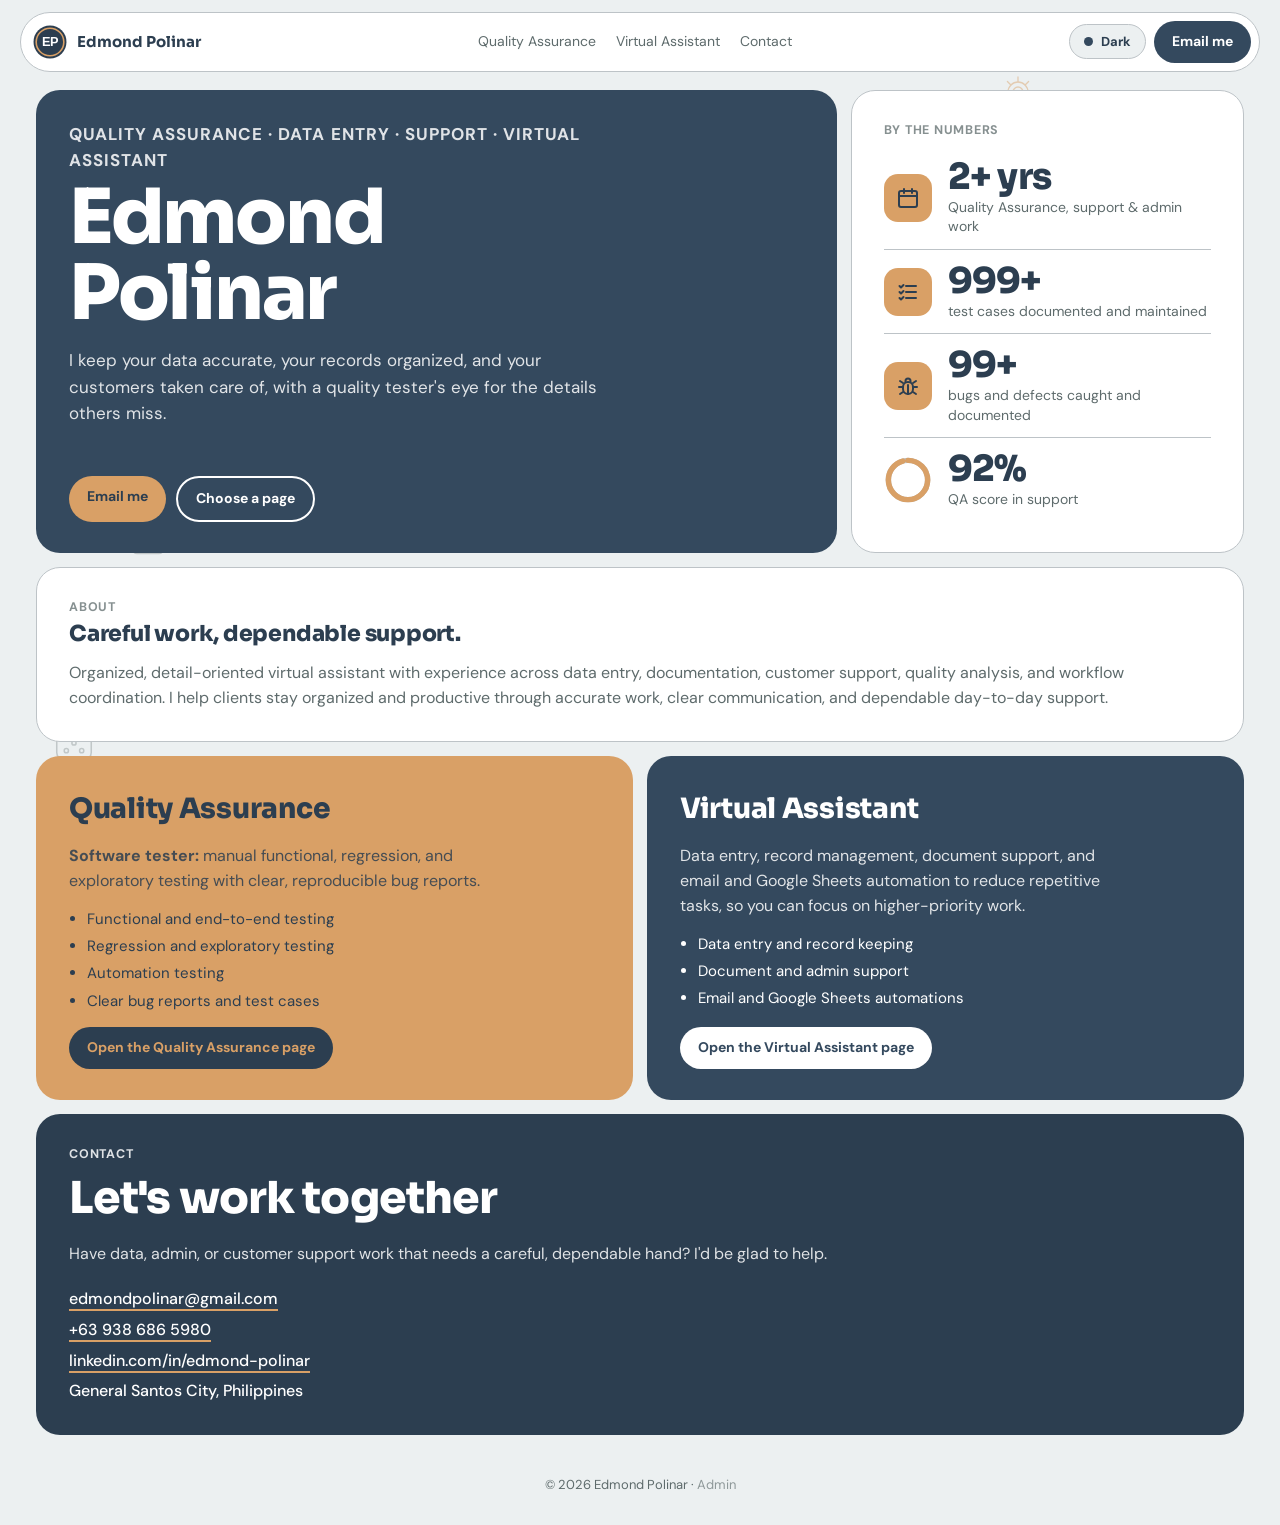
==== commit 4d48fe58: "Add a fuller description and stats to the CRM Practice Simulator card Co-Authored-By: Claude Sonnet " ====
--- a/index.html
+++ b/index.html
@@ -609,8 +609,10 @@
       <div>
         <p class="eyebrow">Practice project</p>
         <h2>CRM Practice Simulator</h2>
-        <p>A practice CRM I used to rehearse day-to-day virtual assistant tasks. Fictional data, nothing is sent.</p>
-        <div class="chips" id="crmChips" style="margin:16px 0 20px"><span class="chip">Dashboard</span><span class="chip">Contacts</span><span class="chip">Opportunities</span><span class="chip">Conversations</span><span class="chip">Calendars</span><span class="chip">Automation</span></div>
+        <p>A practice CRM I created with the help of AI so I could practice and rehearse day-to-day virtual assistant tasks. Fictional data, nothing is sent.</p>
+        <p style="margin-top:12px">In it, I worked through the daily tasks a client hands off: adding and tagging leads, moving deals through each stage, replying to messages, booking appointments and testing follow-up automations.</p>
+        <ul class="feat-stats" style="margin:16px 0 18px"><li><b>6</b>modules practiced</li><li><b>1</b>lead, contact to booking</li><li><b>0</b>real messages sent</li></ul>
+        <div class="chips" id="crmChips" style="margin:0 0 20px"><span class="chip">Dashboard</span><span class="chip">Contacts</span><span class="chip">Opportunities</span><span class="chip">Conversations</span><span class="chip">Calendars</span><span class="chip">Automation</span></div>
         <button class="pill feat-btn" type="button" id="crmOpen">Start walkthrough</button>
       </div>
       <div class="crm-mods" id="crmMods" aria-hidden="true"></div>
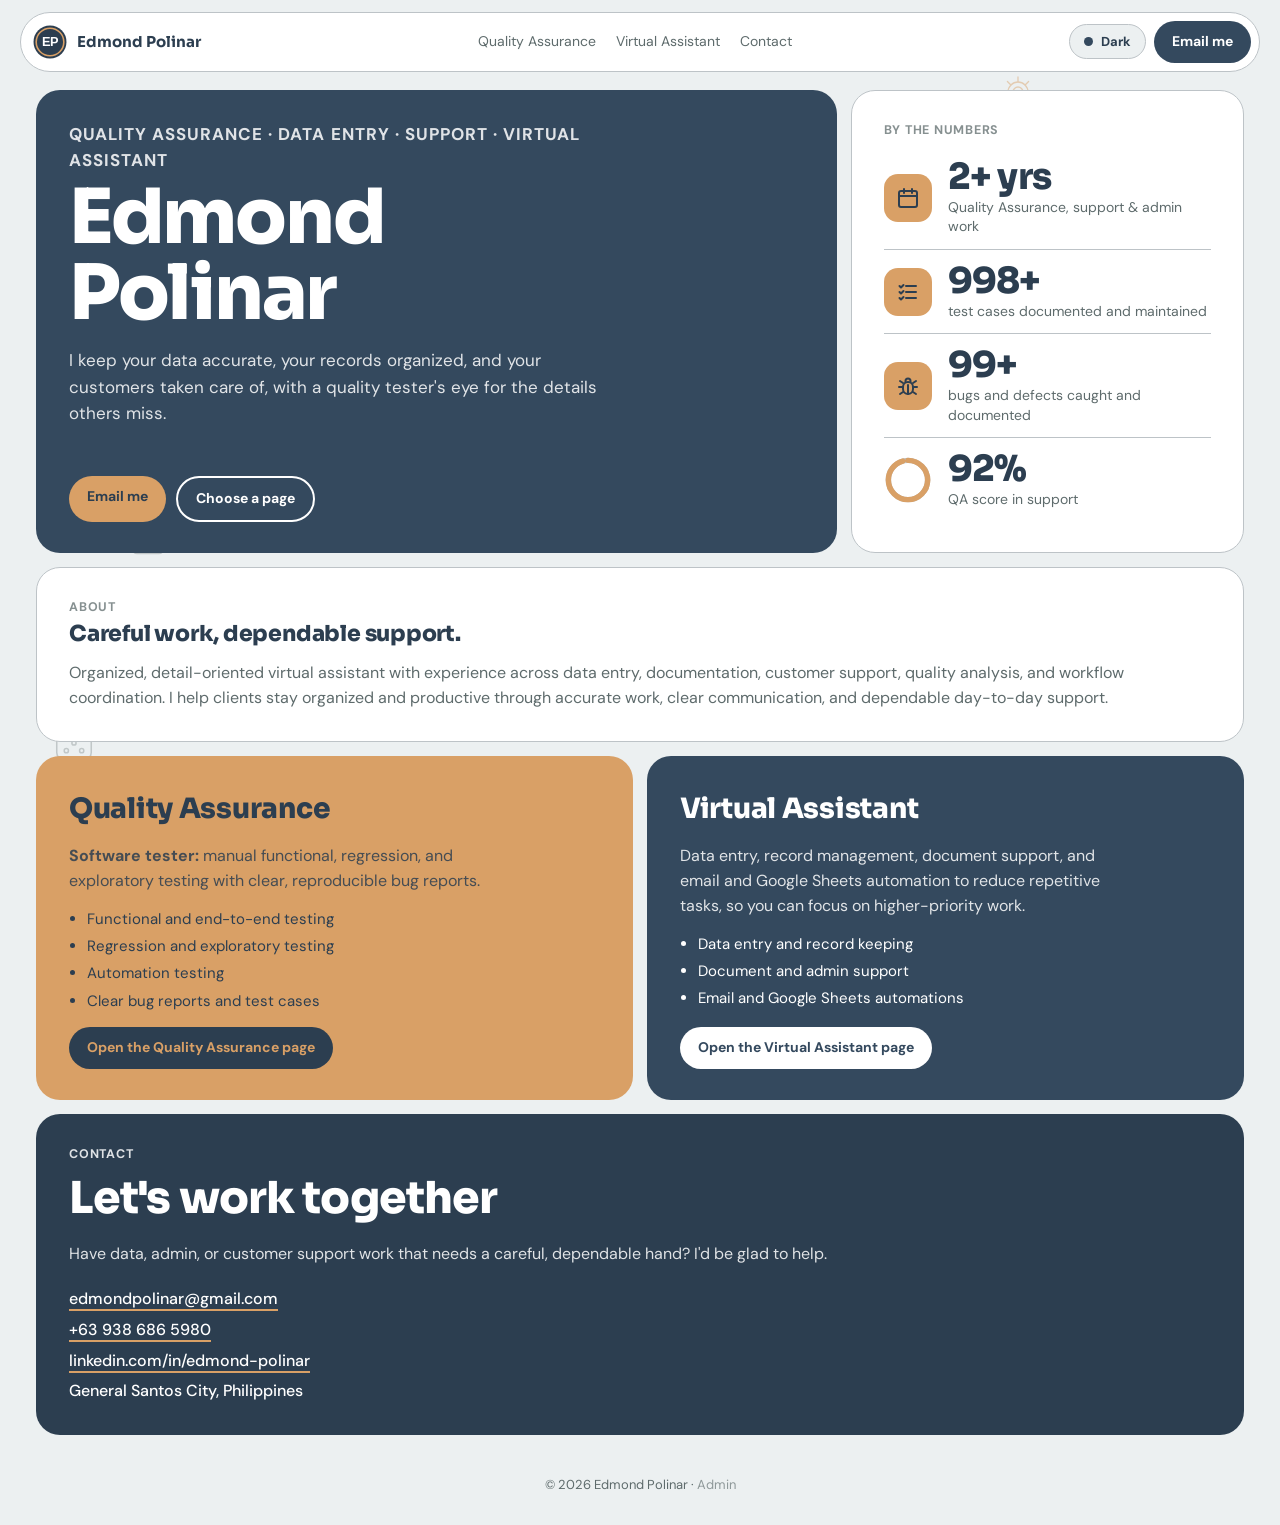
==== commit 595984e4: "Add CRM event automation case study tile and walkthrough Adds a Case studies header, a Part 2 tile f" ====
--- a/index.html
+++ b/index.html
@@ -364,6 +364,27 @@
 .cs-c.cs-blue :focus-visible,.cs-c.cs-yel :focus-visible{outline-color:#fff;}
 .cs-c.cs-yel :focus-visible{outline-color:var(--blue);}
 
+/* CRM Event Automation: section heading, event feed and flow drawing */
+.case-head{grid-column:span 6; padding:18px 6px 2px; display:flex; flex-wrap:wrap; align-items:flex-end; justify-content:space-between; gap:6px 24px;}
+.case-head h2{font-size:clamp(24px,3vw,34px); margin:0;}
+.case-head p{margin:0; color:var(--soft); max-width:56ch; font-size:15px;}
+.ev-feed{background:rgba(0,0,0,.16); border:1px solid rgba(255,255,255,.18); border-radius:18px; padding:14px; display:flex; flex-direction:column; gap:10px; min-width:0;}
+.ev-row{display:grid; grid-template-columns:150px minmax(0,1fr); gap:4px 12px; align-items:center; background:rgba(255,255,255,.1); border-radius:12px; padding:10px 12px; font-size:14px;}
+.ev-row code{font-family:ui-monospace,Menlo,Consolas,monospace; font-size:12.5px; background:rgba(255,255,255,.16); padding:3px 8px; border-radius:8px; white-space:nowrap; justify-self:start;}
+.ev-cap{font-size:12px; opacity:.7; margin:0; text-align:right;}
+@media (max-width:480px){.ev-row{grid-template-columns:minmax(0,1fr);}}
+.ev-scroll{overflow-x:auto; margin-top:6px;}
+.ev-shot{aspect-ratio:55/67; margin:0 0 4px; background:var(--page);}
+.ev-alert{aspect-ratio:760/210; background:var(--page);}
+.ev-rowshot{aspect-ratio:1704/80; background:var(--page); border:1px solid var(--line); margin:0 0 4px;}
+.ev-chap{margin-top:12px;}
+.ev-flow{display:block; width:100%; min-width:620px; height:auto;}
+.ev-flow .bx{fill:none; stroke:var(--soft); stroke-width:1.25;}
+.ev-flow .hub{fill:color-mix(in srgb,var(--yel) 24%,transparent); stroke:var(--yel); stroke-width:2;}
+.ev-flow .ln{fill:none; stroke:var(--soft); stroke-width:1.25;}
+.ev-flow text{fill:var(--fg); font-family:'DM Sans',sans-serif; font-size:11.5px;}
+.ev-flow .q{fill:var(--soft);}
+
 @media (max-width:720px){
   .cs-c,.cs-t,.cs-b{grid-column:span 6; padding:20px;}
   .cs-steps{grid-template-columns:repeat(2,minmax(0,1fr));}
@@ -376,7 +397,7 @@
 
 @media (max-width:760px){
   .bento{grid-template-columns:1fr;}
-  .s2,.s3,.s4,.s6,.r2{grid-column:span 1; grid-row:auto;}
+  .s2,.s3,.s4,.s6,.r2,.case-head{grid-column:span 1; grid-row:auto;}
   .nav .links{display:none;}
   .job{grid-template-columns:1fr;}
   .stat{min-height:130px;}
@@ -604,10 +625,15 @@
     </div>
   </div>
 
+  <div class="case-head" id="case-studies" data-v="va">
+    <div><p class="eyebrow" style="margin:0 0 6px">Case studies</p><h2>The CRM project, in two parts</h2></div>
+    <p>I built a practice CRM, then connected it to n8n so its events run on their own.</p>
+  </div>
+
   <div class="t mint s6" id="crm-practice" data-v="va">
     <div class="crm-split">
       <div>
-        <p class="eyebrow">Practice project</p>
+        <p class="eyebrow">CRM project &middot; Part 1 &middot; Practice project</p>
         <h2>CRM Practice Simulator</h2>
         <p>A practice CRM I created with the help of AI so I could practice and rehearse day-to-day virtual assistant tasks. Fictional data, nothing is sent.</p>
         <p style="margin-top:12px">In it, I worked through the daily tasks a client hands off: adding and tagging leads, moving deals through each stage, replying to messages, booking appointments and testing follow-up automations.</p>
@@ -616,6 +642,27 @@
         <button class="pill feat-btn" type="button" id="crmOpen">Start walkthrough</button>
       </div>
       <div class="crm-mods" id="crmMods" aria-hidden="true"></div>
+    </div>
+  </div>
+
+  <div class="t blue s6" id="crm-events" data-v="va">
+    <div class="feat-grid">
+      <div>
+        <p class="eyebrow">CRM project &middot; Part 2 &middot; Automation</p>
+        <h2>CRM Event Automation with n8n</h2>
+        <p>I connected the CRM Practice Simulator to n8n, so every new contact and every deal change is handled automatically: the right row in Google Sheets and the right email, with no copy and paste.</p>
+        <p style="margin-top:12px">It also catches repeat contacts, so the same person is never logged or welcomed twice.</p>
+        <ul class="feat-stats"><li><b>3</b>workflows built</li><li><b>4</b>event paths</li><li><b>2</b>CRM event types</li></ul>
+        <div class="chips" style="margin:0 0 20px"><span class="chip">n8n</span><span class="chip">Webhook</span><span class="chip">Google Sheets</span><span class="chip">Gmail</span><span class="chip">Error alerts</span></div>
+        <button class="pill feat-btn" type="button" id="evOpen">Start walkthrough</button>
+      </div>
+      <div class="ev-feed" role="img" aria-label="The four event paths: a new contact adds a row and sends a welcome email, a repeat contact adds nothing, a won deal sends a thank-you, a lost deal sends a feedback request">
+        <div class="ev-row"><code>contact_created</code><span>New email: row added, welcome email sent</span></div>
+        <div class="ev-row"><code>contact_created</code><span>Email already in the sheet: no second row, no second email</span></div>
+        <div class="ev-row"><code>deal moved to Won</code><span>Thank-you email that names the project</span></div>
+        <div class="ev-row"><code>deal moved to Lost</code><span>Feedback request email</span></div>
+        <p class="ev-cap">Illustration of the four paths. Fictional contacts.</p>
+      </div>
     </div>
   </div>
 
@@ -1048,6 +1095,163 @@
     <div class="cs-ctrl"><div class="cs-dots" id="crmDots"></div><span class="cs-count" id="crmCount"></span></div>
     <button class="cs-ar cs-prev" id="crmPrev" type="button" aria-label="Previous slide">&larr;</button>
     <button class="cs-ar cs-next" id="crmNext" type="button" aria-label="Next slide">&rarr;</button>
+  </div>
+</dialog>
+
+<dialog class="modal cs-modal" id="evModal" aria-labelledby="evTitle">
+  <div class="cs-in" id="evIn" tabindex="-1">
+    <header class="cs-bar">
+      <div class="cs-now"><small>Automation project</small><b id="evTitle" aria-live="polite">Overview</b></div>
+      <div class="cs-act">
+        <button class="pill" type="button" data-open-contact>Email me</button>
+        <button class="x-btn" type="button" id="evClose" aria-label="Close automation project">&times;</button>
+      </div>
+    </header>
+
+    <div class="cs-stage" id="evStage">
+
+      <section class="cs-slide is-on" data-title="Overview">
+        <div class="cs-grid">
+          <div class="cs-c cs-w cs-blue">
+            <p class="eyebrow">Automation project &middot; Part 2 of the CRM project</p>
+            <h1>CRM Event Automation</h1>
+            <p style="font-size:17px;max-width:560px">I connected my CRM Practice Simulator to n8n. Every new contact and every deal change now updates a Google Sheet and sends the right email on its own.</p>
+            <div class="cs-row"><button class="pill y" type="button" data-cs-go="1">Start</button></div>
+          </div>
+          <div class="cs-c cs-t cs-yel"><div class="cs-big">3</div><p>workflows built in n8n</p></div>
+          <div class="cs-c cs-t"><div class="cs-big">4</div><p>event paths: new contact, repeat contact, deal won, deal lost</p></div>
+          <div class="cs-c cs-t cs-mint"><div class="cs-big">0</div><p>real customers emailed. Everything uses fictional test contacts</p></div>
+          <div class="cs-c cs-w"><p class="eyebrow">In this walkthrough</p><div class="cs-tags"><span class="cs-tag">The problem</span><span class="cs-tag">How it works</span><span class="cs-tag">What I built</span><span class="cs-tag">Results</span><span class="cs-tag">What I learned</span></div></div>
+        </div>
+      </section>
+
+      <section class="cs-slide" data-title="The problem">
+        <div class="cs-grid">
+          <div class="cs-c cs-w"><p class="eyebrow">The problem</p><h2>Manual follow-up gets missed.</h2><p>When a client handles CRM follow-up by hand, every new contact and every closed deal needs someone to remember a chain of small tasks.</p></div>
+          <div class="cs-c cs-t"><h3>Leads go missing</h3><p>A new lead is added to the CRM but never copied into the contact sheet, or is copied twice.</p></div>
+          <div class="cs-c cs-t"><h3>Emails go out late</h3><p>The welcome email is sent late, or not at all.</p></div>
+          <div class="cs-c cs-t"><h3>Deals get no follow-up</h3><p>A deal marked Won or Lost does not trigger a thank-you or a feedback request.</p></div>
+        </div>
+      </section>
+
+      <section class="cs-slide" data-title="How it works">
+        <div class="cs-grid">
+          <div class="cs-c cs-w">
+            <p class="eyebrow">How it works</p><h2>One webhook, one router, four paths.</h2>
+            <div class="ev-scroll">
+            <svg class="ev-flow" viewBox="0 0 760 396" role="img" aria-label="CRM events reach a webhook. A router sends contact events to a sheet check, which adds a row and a welcome email for a new contact or updates the Last Contact date for a repeat contact. Deal events go to a Won or Lost check, which sends a thank-you or a feedback request.">
+              <defs><marker id="evAr" viewBox="0 0 10 10" refX="9" refY="5" markerWidth="6" markerHeight="6" orient="auto-start-reverse"><path d="M0 0L10 5L0 10z" fill="var(--soft)"/></marker></defs>
+              <g class="ln">
+                <path d="M124 165H148" marker-end="url(#evAr)"/><path d="M248 165H272" marker-end="url(#evAr)"/>
+                <path d="M322 139V80H384" marker-end="url(#evAr)"/><path d="M322 191V255H386" marker-end="url(#evAr)"/>
+                <path d="M484 80H510" marker-end="url(#evAr)"/><path d="M606 80H634" marker-end="url(#evAr)"/>
+                <path d="M558 112V134" marker-end="url(#evAr)"/><path d="M482 255H508" marker-end="url(#evAr)"/><path d="M434 287V319" marker-end="url(#evAr)"/>
+              </g>
+              <rect class="bx" x="24" y="139" width="100" height="52" rx="8"/><text x="74" y="162" text-anchor="middle">CRM</text><text x="74" y="177" text-anchor="middle">simulator</text>
+              <rect class="bx" x="148" y="139" width="100" height="52" rx="8"/><text x="198" y="169" text-anchor="middle">Webhook</text>
+              <rect class="hub" x="272" y="139" width="100" height="52" rx="8"/><text x="322" y="162" text-anchor="middle" font-weight="700">Route by</text><text x="322" y="177" text-anchor="middle" font-weight="700">event</text>
+              <rect class="bx" x="384" y="54" width="100" height="52" rx="8"/><text x="434" y="76" text-anchor="middle">Check sheet</text><text x="434" y="91" text-anchor="middle">for email</text>
+              <polygon class="bx" points="510,80 558,48 606,80 558,112"/><text x="558" y="84" text-anchor="middle">New contact?</text>
+              <rect class="bx" x="634" y="48" width="100" height="64" rx="8"/><text x="684" y="71" text-anchor="middle">Add row and</text><text x="684" y="86" text-anchor="middle">send welcome</text><text x="684" y="101" text-anchor="middle">email</text>
+              <rect class="bx" x="508" y="134" width="100" height="52" rx="8"/><text x="558" y="156" text-anchor="middle">Update Last</text><text x="558" y="171" text-anchor="middle">Contact date</text>
+              <polygon class="bx" points="386,255 434,223 482,255 434,287"/><text x="434" y="259" text-anchor="middle">Won or Lost?</text>
+              <rect class="bx" x="508" y="229" width="100" height="52" rx="8"/><text x="558" y="251" text-anchor="middle">Thank-you</text><text x="558" y="266" text-anchor="middle">email</text>
+              <rect class="bx" x="384" y="319" width="100" height="52" rx="8"/><text x="434" y="341" text-anchor="middle">Feedback</text><text x="434" y="356" text-anchor="middle">request</text>
+              <text class="q" x="330" y="72">Contact</text><text class="q" x="328" y="247">Deal stage</text>
+              <text class="q" x="620" y="72" text-anchor="middle">yes</text><text class="q" x="566" y="126">no</text>
+              <text class="q" x="491" y="247" text-anchor="middle">Won</text><text class="q" x="442" y="308">Lost</text>
+            </svg>
+            </div>
+            <p style="font-size:13px;margin:10px 0 0">A contact event is checked against the sheet before anything is written. A deal event goes to the Won or Lost branch and then to the matching email.</p>
+          </div>
+        </div>
+      </section>
+
+      <section class="cs-slide" data-title="What I built">
+        <div class="cs-grid">
+          <div class="cs-c cs-w">
+            <p class="eyebrow">What I built</p><h2>Three workflows in n8n</h2>
+            <div class="cs-sheet"><table>
+              <thead><tr><th>Workflow</th><th>Trigger</th><th>What it does</th><th>Status</th></tr></thead>
+              <tbody>
+                <tr><td>CRM events</td><td>Webhook from the simulator</td><td>Routes each event, adds or checks the contact row, sends the right email</td><td>Tested</td></tr>
+                <tr><td>Daily stale-lead digest</td><td>Every day, 9 AM Manila</td><td>Finds leads not contacted in 3+ days and emails one summary</td><td>Ran successfully</td></tr>
+                <tr><td>Error alert</td><td>Any workflow failing</td><td>Emails the workflow name, the failed step and a link to the run</td><td>Tested with sample data</td></tr>
+              </tbody></table></div>
+            <div class="cs-tags" style="margin-top:14px"><span class="cs-tag">Webhook</span><span class="cs-tag">Switch</span><span class="cs-tag">Google Sheets</span><span class="cs-tag">Gmail</span><span class="cs-tag">Schedule</span><span class="cs-tag">Error Trigger</span></div>
+          </div>
+        </div>
+      </section>
+
+      <section class="cs-slide" data-title="Watch it run" id="evVideoSlide">
+        <div class="cs-grid"><div class="cs-c cs-w">
+          <p class="eyebrow">Proof &middot; Video &middot; 2 min 46 s</p><h2>Watch it run, event by event</h2>
+          <div class="cs-media"><video id="evVideo" controls playsinline muted preload="none" poster="assets/crm-events/poster.jpg" src="assets/crm-events/demo.mp4" aria-label="Screen recording of the CRM practice simulator sending events to n8n, with the sheet and Gmail updating"></video></div>
+          <div class="cs-row ev-chap" role="group" aria-label="Jump to a part of the video">
+            <button class="pill ghost" type="button" data-seek="0">New contact</button>
+            <button class="pill ghost" type="button" data-seek="30">Welcome email</button>
+            <button class="pill ghost" type="button" data-seek="42">Deal won</button>
+            <button class="pill ghost" type="button" data-seek="80">Deal lost</button>
+            <button class="pill ghost" type="button" data-seek="110">Repeat contact</button>
+          </div>
+          <p class="cs-sheetcap">Screen recording, no audio. All contacts and emails are fictional.</p>
+        </div></div>
+      </section>
+
+      <section class="cs-slide" data-title="Proof">
+        <div class="cs-grid">
+          <div class="cs-c cs-w"><p class="eyebrow">Proof &middot; Screenshots</p><h2>What lands in the inbox</h2><p>Each email is sent by n8n from a Gmail account, using the data from the CRM event.</p></div>
+          <div class="cs-c cs-t"><div class="cs-media ev-shot"><img src="assets/crm-events/email-welcome.jpg" loading="lazy" alt="Welcome email from Cedar and Co. addressed to Ethan, with a three-step list of what to expect"></div><h3>New contact</h3><p>Welcome email with the next steps.</p></div>
+          <div class="cs-c cs-t"><div class="cs-media ev-shot"><img src="assets/crm-events/email-thanks.jpg" loading="lazy" alt="Thank-you email addressed to Ethan that names the Bathroom project"></div><h3>Deal moved to Won</h3><p>Thank-you email that names the project.</p></div>
+          <div class="cs-c cs-t"><div class="cs-media ev-shot"><img src="assets/crm-events/email-feedback.jpg" loading="lazy" alt="Feedback request email addressed to Ethan about the Bathroom project"></div><h3>Deal moved to Lost</h3><p>A short, polite feedback request.</p></div>
+          <div class="cs-c cs-w"><div class="cs-media ev-rowshot"><img src="assets/crm-events/sheet-repeat.jpg" loading="lazy" alt="Google Sheet with one row for Ethan Jade after the same contact was added a second time"></div><h3>Repeat contact</h3><p>The same contact added again: still one row in the sheet and no second welcome email. n8n updates the Last Contact date instead.</p></div>
+        </div>
+      </section>
+
+      <section class="cs-slide" data-title="Safety nets">
+        <div class="cs-grid">
+          <div class="cs-c cs-w"><p class="eyebrow">Safety nets</p><h2>When something is stale or breaks</h2></div>
+          <div class="cs-c cs-yel"><h3>Daily stale-lead digest</h3><p>Every morning at 9 AM (Manila) n8n reads the sheet, finds leads not contacted in 3 or more days, and sends one summary email instead of me checking by hand.</p><p>Ran successfully when I tested it with sample rows.</p></div>
+          <div class="cs-c"><div class="cs-media ev-alert"><img src="assets/crm-events/email-error.jpg" loading="lazy" alt="Error alert email naming the workflow, the failed step and a link to open the execution in n8n"></div><h3>Error alert</h3><p>If a workflow fails, I get an email with its name, the step that failed and a link to the run. Shown here with n8n's sample data.</p></div>
+        </div>
+      </section>
+
+      <section class="cs-slide" data-title="Results">
+        <div class="cs-grid">
+          <div class="cs-c cs-w">
+            <p class="eyebrow">Results</p><h2>Tested from the click to the inbox</h2>
+            <div class="cs-sheet"><table>
+              <thead><tr><th>Scenario</th><th>Outcome</th></tr></thead>
+              <tbody>
+                <tr><td>Add a new contact</td><td>Row added, welcome email sent</td></tr>
+                <tr><td>Repeat contact</td><td>No second row, no second welcome email</td></tr>
+                <tr><td>Deal moved to Won</td><td>Thank-you email naming the project</td></tr>
+                <tr><td>Deal moved to Lost</td><td>Feedback request email</td></tr>
+              </tbody></table></div>
+            <p class="cs-sheetcap">All contacts are fictional. I did not measure time saved, so I am not claiming a figure.</p>
+          </div>
+        </div>
+      </section>
+
+      <section class="cs-slide" data-title="What I learned">
+        <div class="cs-grid">
+          <div class="cs-c cs-w"><p class="eyebrow">Wrap-up</p><h2>What I learned</h2></div>
+          <div class="cs-c cs-t cs-yel"><h3>Test the whole path</h3><p>I run the full flow from the CRM to the inbox, not one step at a time.</p></div>
+          <div class="cs-c cs-t"><h3>Small settings matter</h3><p>A field set to plain text instead of an expression broke emails, so I check each field in the run log.</p></div>
+          <div class="cs-c cs-t cs-mint"><h3>Plan for failures</h3><p>An error alert emails me when a workflow breaks, and a repeat check stops contacts being logged twice.</p></div>
+          <div class="cs-c cs-w cs-blue">
+            <p class="eyebrow">Let's talk</p>
+            <p style="font-size:17px;max-width:560px">Want follow-up like this running for your team? Let's talk.</p>
+            <div class="cs-row"><button class="pill y" type="button" data-open-contact>Email me</button><button class="pill ghost" type="button" data-cs-go="0">Replay</button></div>
+            <p style="font-size:13px;margin:18px 0 0">Note: This is a practice project built on a simulated CRM with fictional data. It shows how I build and test automations, not client work.</p>
+          </div>
+        </div>
+      </section>
+    </div>
+
+    <div class="cs-ctrl"><div class="cs-dots" id="evDots"></div><span class="cs-count" id="evCount"></span></div>
+    <button class="cs-ar cs-prev" id="evPrev" type="button" aria-label="Previous slide">&larr;</button>
+    <button class="cs-ar cs-next" id="evNext" type="button" aria-label="Next slide">&rarr;</button>
   </div>
 </dialog>
 
@@ -1367,6 +1571,18 @@
 }
 csInit('cs');
 csInit('crm');
+csInit('ev');
+// Chapter buttons under the CRM events video: jump to a part and play.
+(function(){
+  var v = document.getElementById('evVideo');
+  if(!v) return;
+  Array.prototype.forEach.call(document.querySelectorAll('#evVideoSlide [data-seek]'), function(b){
+    b.addEventListener('click', function(){
+      v.currentTime = parseFloat(b.getAttribute('data-seek')) || 0;
+      var p = v.play(); if(p && p.catch) p.catch(function(){});
+    });
+  });
+})();
 /* Skills and work experience come from the admin dashboard (Supabase). If they cannot be loaded, the content already on the page stays. */
 (function(){
   var c=window.PORTFOLIO_SUPABASE; if(!c||!window.fetch) return;
@@ -1423,7 +1639,7 @@
   var trk=document.getElementById('edTrk'),pos=document.getElementById('edPos'),lb=document.getElementById('edLb'); if(!trk) return;
   var LISTS={
     home:[['Intro',null],['About','about'],['Contact','contact']],
-    va:[['Intro',null],['Services','services'],['CRM practice','crm-practice'],['Work','work-va'],['Tools','tools'],['Contact','contact']],
+    va:[['Intro',null],['Services','services'],['CRM practice','crm-practice'],['CRM automation','crm-events'],['Work','work-va'],['Tools','tools'],['Contact','contact']],
     qa:[['Intro',null],['Services','qa-services'],['Featured','qa-featured'],['Order logging','featured'],['Work','work-qa'],['Tools','tools'],['Contact','contact']]
   };
   var list=LISTS.home, els=[];
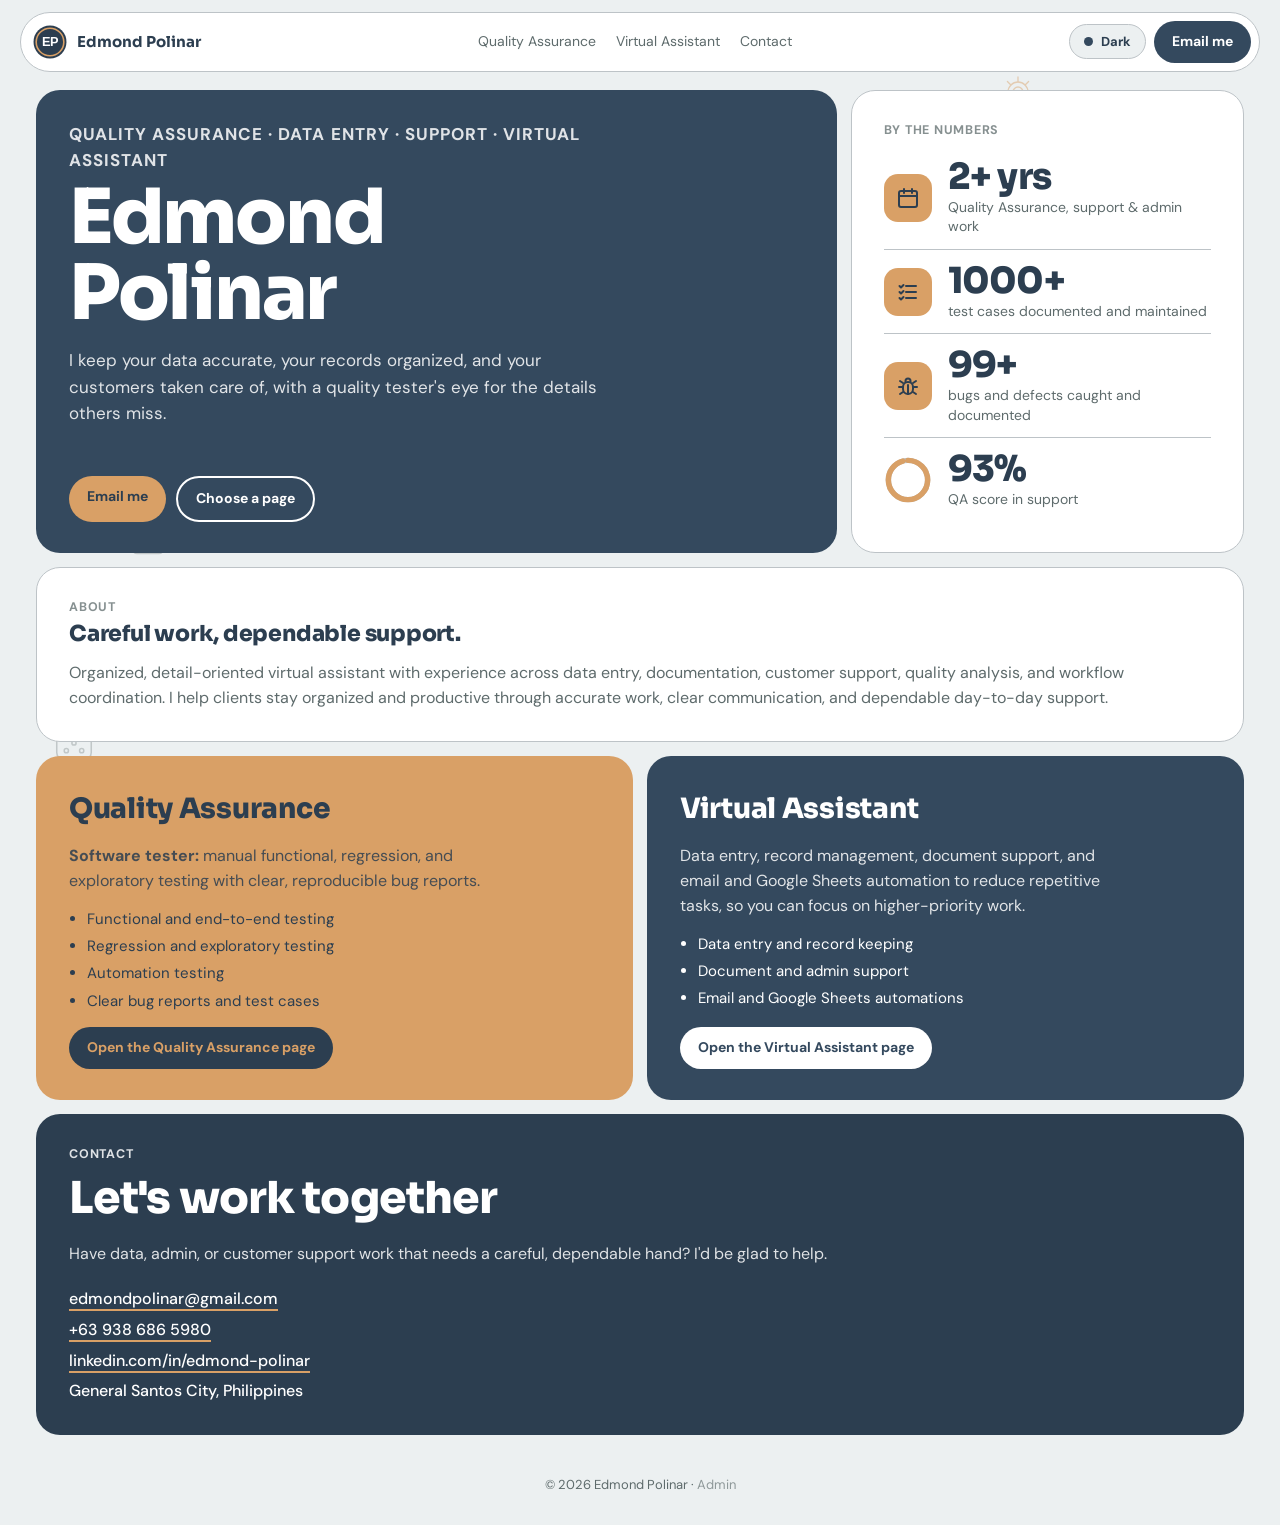
==== commit e86eecc5: "Update index.html Updating Years of exp" ====
--- a/index.html
+++ b/index.html
@@ -547,7 +547,7 @@
     <div class="acts"><a class="pill" href="mailto:edmondpolinar@gmail.com" data-open-contact>Email me</a><a class="pill ghost" href="#va">See Virtual Assistant</a></div>
   </div>
 
-  <div class="t stat s2 ink" data-v="va qa"><div class="num">2+ yrs</div><div class="cap">Quality Assurance, support &amp; admin work</div></div>
+  <div class="t stat s2 ink" data-v="va qa"><div class="num">3+ yrs</div><div class="cap">Quality Assurance, support &amp; admin work</div></div>
   <div class="t stat s2 yel" data-v="qa"><div class="num">100+</div><div class="cap">bugs and defects caught and documented</div></div>
   <div class="t stat s2 yel" data-v="va"><div class="num">1000+</div><div class="cap">test cases documented and kept organized</div></div>
 
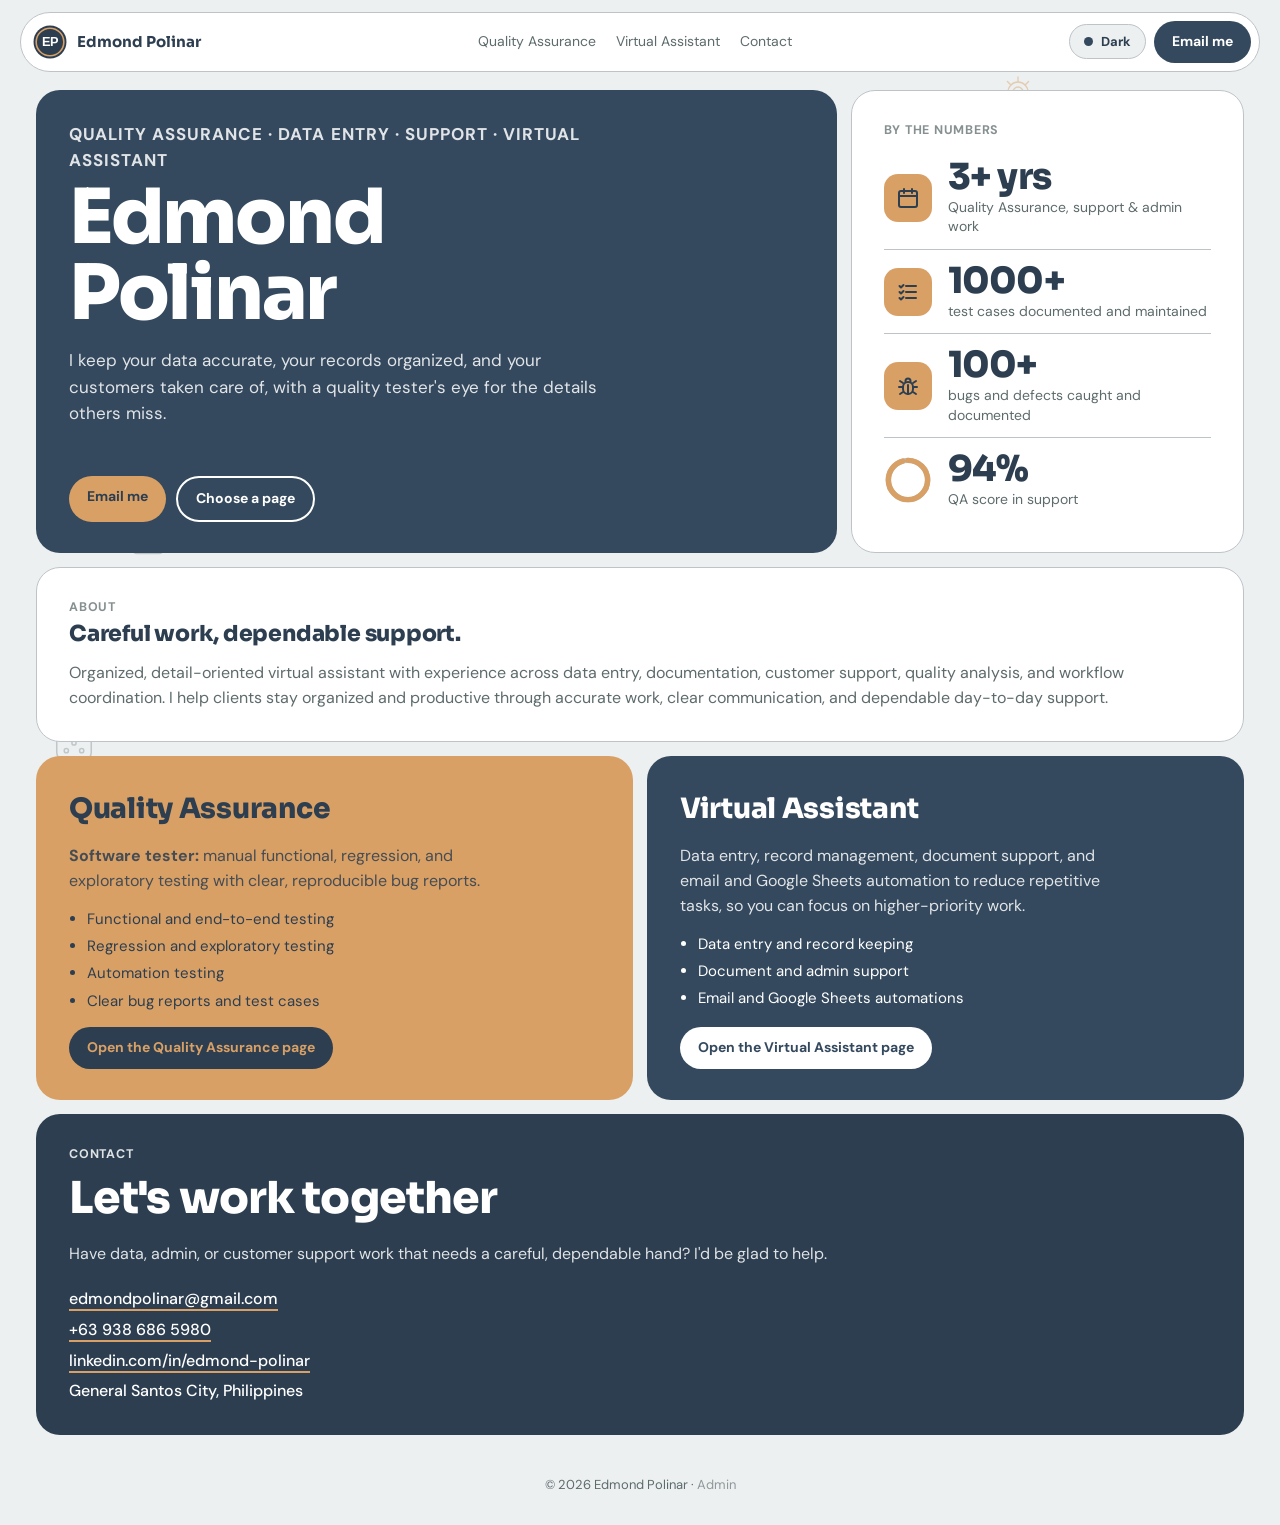
==== commit f05c6afa: "Show 3+ yrs in the By the numbers card Matches the 3+ yrs stat in the hero, which agrees with the Li" ====
--- a/index.html
+++ b/index.html
@@ -554,7 +554,7 @@
   <div class="t score s2 r2" data-v="home">
     <p class="eyebrow">By the numbers</p>
     <div class="srows">
-      <div class="sr" style="--i:0" tabindex="0" role="button" aria-label="Replay animation"><span class="sic"><svg viewBox="0 0 24 24" aria-hidden="true"><rect x="3" y="5" width="18" height="16" rx="2"/><path d="M8 3v4M16 3v4M3 10h18"/></svg></span><div><b>2+ yrs</b><span>Quality Assurance, support &amp; admin work</span></div></div>
+      <div class="sr" style="--i:0" tabindex="0" role="button" aria-label="Replay animation"><span class="sic"><svg viewBox="0 0 24 24" aria-hidden="true"><rect x="3" y="5" width="18" height="16" rx="2"/><path d="M8 3v4M16 3v4M3 10h18"/></svg></span><div><b>3+ yrs</b><span>Quality Assurance, support &amp; admin work</span></div></div>
       <div class="sr" style="--i:1" tabindex="0" role="button" aria-label="Replay animation"><span class="sic"><svg viewBox="0 0 24 24" aria-hidden="true"><path d="M10 6h10M10 12h10M10 18h10"/><path d="M3.5 6l1.5 1.5L7.5 5M3.5 12l1.5 1.5L7.5 11M3.5 18l1.5 1.5L7.5 17"/></svg></span><div><b>1000+</b><span>test cases documented and maintained</span></div></div>
       <div class="sr" style="--i:2" tabindex="0" role="button" aria-label="Replay animation"><span class="sic bug"><svg viewBox="0 0 24 24" aria-hidden="true"><rect x="7" y="8" width="10" height="12" rx="5"/><path d="M9.5 8V7a2.5 2.5 0 015 0v1M12 11v9M3 13h4M17 13h4M4 7l3 2M20 7l-3 2M4 20l3-2M20 20l-3-2"/></svg></span><div><b>100+</b><span>bugs and defects caught and documented</span></div></div>
       <div class="sr" style="--i:3" tabindex="0" role="button" aria-label="Replay animation"><span class="sic ring"><svg viewBox="0 0 44 44" aria-hidden="true"><circle class="trk" cx="22" cy="22" r="18"/><circle class="val" cx="22" cy="22" r="18"/></svg></span><div><b>95%</b><span>QA score in support</span></div></div>
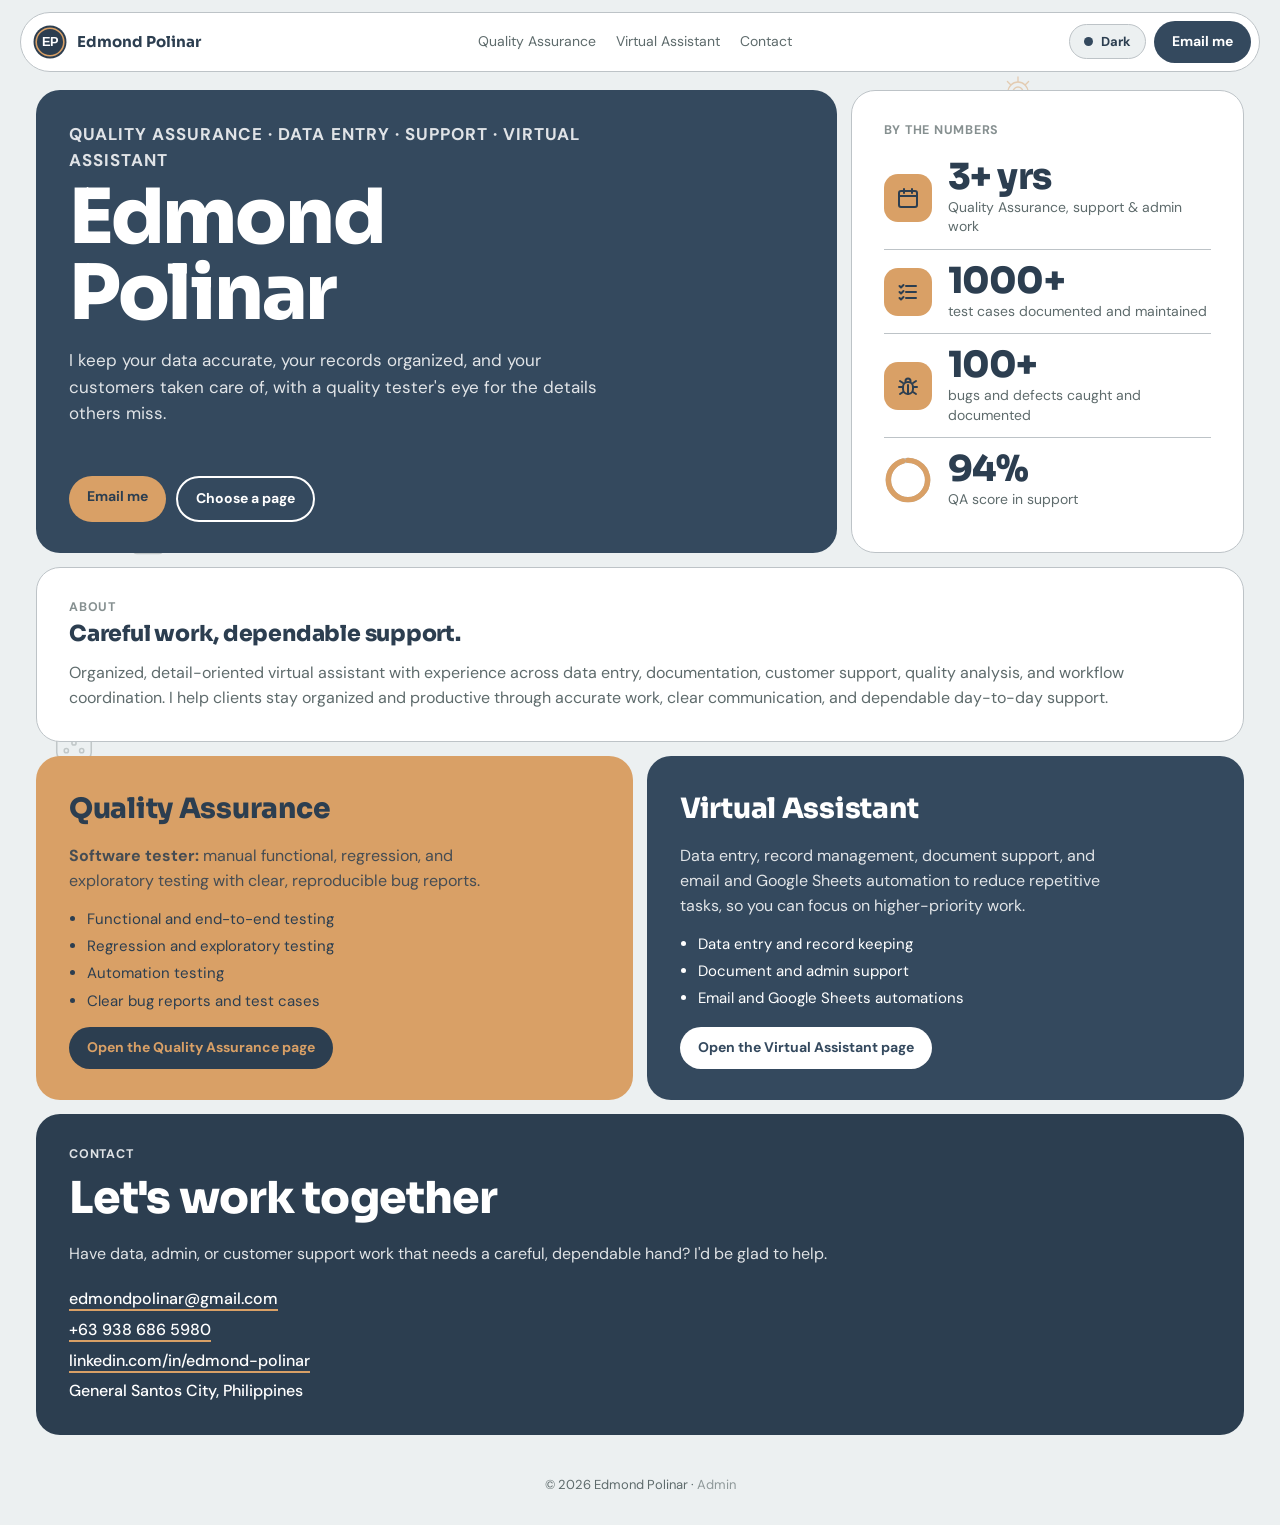
==== commit 787447c5: "Mirror admin experience in the fallback copy and add Automation and Testing tool chips Co-Authored-B" ====
--- a/index.html
+++ b/index.html
@@ -677,60 +677,77 @@
   <div class="t s6" id="work-va" data-v="va">
     <p class="eyebrow">Experience</p>
     <div class="job">
-      <div class="when">FEB 2025</div>
+      <div class="when">FEBRUARY 2025 TO PRESENT</div>
+      <div><h3>QA Analyst: Software Tester &amp; SME Assistant</h3><div class="co">LotusFlare | T-Mobile Fiber Project</div>
+        <ul>
+          <li>Supported the Subject Matter Expert (SME) in overseeing daily team operations, ensuring tasks were properly coordinated and business processes were consistently followed.</li>
+          <li>Served as a point of contact for team members seeking clarification on project workflows, operational procedures, and application-related concerns.</li>
+          <li>Assisted in monitoring team performance, task progress, and daily deliverables to help maintain productivity and meet operational targets.</li>
+          <li>Coordinated with QA testers and relevant stakeholders to communicate updates, address concerns, and facilitate timely issue resolution.</li>
+          <li>Prepared and maintained process documentation, reference materials, and knowledge resources to promote consistency and improve team efficiency.</li>
+          <li>Guided team members through complex workflows and troubleshooting procedures, helping resolve operational questions and reduce process-related errors.</li>
+          <li>Supported the onboarding and knowledge transfer of new team members by explaining project requirements, standard operating procedures, and established best practices.</li>
+        </ul></div>
+    </div>
+    <div class="job">
+      <div class="when">SEPTEMBER 2024 TO FEBRUARY 2025</div>
+      <div><h3>CSR - Chat &amp; Email Support / Logistics</h3><div class="co">Red Wireless</div>
+        <ul>
+          <li>Customer Support: Handled customer inquiries through chat and email, providing timely responses and assistance in resolving customer concerns.</li>
+          <li>Administrative Support: Maintained customer records, updated Google Sheets, and documented support tickets to ensure accurate information and proper recordkeeping.</li>
+          <li>Logistics Coordination: Assisted with logistics-related operations, tracked relevant information, and coordinated follow-ups to support smooth workflow and timely issue resolution.</li>
+          <li>Quality Assurance &amp; Data Accuracy: Maintained a 95% accuracy rate in handling and processing customer information, updating records, and documenting support-related data.</li>
+        </ul></div>
+    </div>
+    <div class="job">
+      <div class="when">JULY 2022 TO DECEMBER 2022</div>
+      <div><h3>Office Assistant - Data Encoding &amp; Records Management (Contract)</h3><div class="co">Integrated Barangay Affairs, City Hall</div>
+        <ul>
+          <li>Encoded, updated, and maintained records using Microsoft Excel, ensuring data accuracy, consistency, and proper organization.</li>
+          <li>Received, sorted, classified, and filed incoming documents to support efficient recordkeeping and document retrieval.</li>
+        </ul></div>
+    </div>
+    <div class="job">
+      <div class="when">JANUARY 2022 TO JUNE 2022</div>
+      <div><h3>Office Assistant - Data Verification &amp; Records Management</h3><div class="co">COMELEC (Contract)</div>
+        <ul>
+          <li>Verified and reviewed voter information across records to ensure accuracy, completeness, and consistency.</li>
+          <li>Handled confidential records and sensitive personal information with accuracy, discretion, and professionalism.</li>
+        </ul></div>
+    </div>
+  </div>
+
+  <div class="t s6" id="work-qa" data-v="qa">
+    <p class="eyebrow">Experience</p>
+    <div class="job">
+      <div class="when">FEBRUARY 2025 TO PRESENT</div>
       <div><h3>Quality Assurance Analyst: Software Tester &amp; SME Assistant</h3><div class="co">LotusFlare | T-Mobile Fiber Project</div>
         <ul>
           <li>Designed an automation that stores order data in Google Sheets after a buyflow runs through order submission, and built an automated buyflow testing script.</li>
           <li>Created and maintained 1000+ detailed test cases and documentation, kept organized, accurate, and easy to follow.</li>
           <li>Identified and documented 100+ bugs and defects and caught major defects before production deployment.</li>
-          <li>Supported the live production deployment as one of the QA testers, contributing to a smooth launch.</li>
           <li>Created Master Information Documents on key processes and workflows to help new team members learn the project.</li>
-          <li>Trusted assistant to the SME on the team's most crucial shift, providing reliable support by handling daily responsibilities.</li>
           <li>Trained new team members on project workflows, testing procedures, and quality standards to support effective onboarding.</li>
+          <li>Supported the onboarding and knowledge transfer of new team members by explaining project requirements, standard operating procedures, and established best practices.</li>
+          <li>Used Postman to perform API testing by sending HTTP requests and validating response status codes, response bodies, headers, and returned data.</li>
+          <li>Conducted page-by-page accessibility testing to identify accessibility issues and duplicate HTML element IDs, supporting WCAG alignment.</li>
         </ul></div>
     </div>
     <div class="job">
-      <div class="when">JULY 2023</div>
-      <div><h3>Office Assistant (SPES)</h3><div class="co">Integrated Barangay Affairs, City Hall</div>
-        <ul><li>Assisted the office with day-to-day records work — encoding and maintaining data in Excel, and receiving, sorting, and filing incoming documents — so staff could stay focused on higher-priority community programs.</li></ul></div>
-    </div>
-    <div class="job">
-      <div class="when">MARCH 2022</div>
-      <div><h3>Office Assistant (SPES)</h3><div class="co">COMELEC</div>
-        <ul><li>Assisted election officers with day-to-day verification work — reviewing voter information for accuracy and handling confidential records with discretion — so officers could stay focused on higher-priority election preparations.</li></ul></div>
-    </div>
-  </div>
-
-  <div class="t s6" id="work-qa" data-v="qa">
-    <p class="eyebrow">Experience</p>
-    <div class="job">
-      <div class="when">JULY 2026 TO PRESENT</div>
+      <div class="when">AUG 2026 TO PRESENT</div>
       <div><h3>Independent Software QA Tester (Freelance)</h3><div class="co">uTest</div>
         <ul>
-          <li>Execute manual test cases and project scenarios on web and mobile applications through crowd testing engagements.</li>
-          <li>Report reproducible defects with clear steps, expected vs actual results and screenshots.</li>
-          <li>Perform exploratory and functional testing to identify defects, unexpected behavior, UI inconsistencies, and usability issues across web browsers, devices, operating systems and iOS.</li>
+          <li>Execute manual test cases and project scenarios on web and mobile applications through crowd testing engagements</li>
+          <li>Report reproducible defects with clear steps, expected vs actual results and screenshots</li>
+          <li>Perform exploratory and functional testing to identify defects, unexpected behavior, UI inconsistencies, and usability issues across web browsers and iOS devices.</li>
         </ul></div>
     </div>
     <div class="job">
-      <div class="when">FEB 2025</div>
-      <div><h3>Quality Assurance Analyst: Software Tester &amp; SME Assistant</h3><div class="co">LotusFlare | T-Mobile Fiber Project</div>
+      <div class="when">JAN 2023 TO MAY 2024</div>
+      <div><h3>Manual Tester (Outsourced)</h3><div class="co">Freelance | Self-employed</div>
         <ul>
-          <li>Designed an automation that stores order data in Google Sheets after a buyflow runs through order submission, and built an automated buyflow testing script.</li>
-          <li>Created and maintained 1000+ detailed test cases and documentation, kept organized, accurate, and easy to follow.</li>
-          <li>Identified and documented 100+ bugs and defects and caught major defects before production deployment.</li>
-          <li>Supported the live production deployment as one of the QA testers, contributing to a smooth launch.</li>
-          <li>Created Master Information Documents on key processes and workflows to help new team members learn the project.</li>
-          <li>Trusted assistant to the SME on the team's most crucial shift, providing reliable support by handling daily responsibilities.</li>
-          <li>Trained new team members on project workflows, testing procedures, and quality standards to support effective onboarding.</li>
-        </ul></div>
-    </div>
-    <div class="job">
-      <div class="when">MAY 2024</div>
-      <div><h3>Manual Tester (Outsourced)</h3><div class="co">Freelance (Self-employed)</div>
-        <ul>
-          <li>Performed manual functional, regression and end-to-end testing for a client web application under contract.</li>
-          <li>Created and executed test cases, documented defects and verified bug fixes.</li>
+          <li>Performed manual functional, regression and end-to-end testing for a client web application under contract</li>
+          <li>Created and executed test cases, documented defects and verified bug fixes</li>
           <li>Identified, documented, and reported functional defects, UI inconsistencies, and unexpected application behavior with clear reproduction steps and supporting evidence.</li>
           <li>Conducted retesting and regression to verify bug fixes and ensure previously working functionalities remained unaffected.</li>
         </ul></div>
@@ -742,7 +759,9 @@
     <p class="grp">Spreadsheets &amp; documents</p><div class="chips"><span class="chip">Google Sheets</span><span class="chip">Google Workspace</span><span class="chip">Microsoft Excel</span><span class="chip">Microsoft Office</span></div>
     <p class="grp">Communication</p><div class="chips"><span class="chip">Slack</span><span class="chip">Microsoft Teams</span><span class="chip">Zoom</span><span class="chip">Skype</span><span class="chip">Outlook</span><span class="chip">WhatsApp</span><span class="chip">Missive</span></div>
     <p class="grp">CRM &amp; tracking</p><div class="chips"><span class="chip">Pipedrive</span><span class="chip">Jira</span><span class="chip">AI-Generated CRM Practice Environment</span></div>
-    <p class="grp">AI tools</p><div class="chips" style="margin-bottom:0"><span class="chip">ChatGPT</span><span class="chip">Claude</span><span class="chip">Gemini</span></div>
+    <p class="grp">AI tools</p><div class="chips"><span class="chip">ChatGPT</span><span class="chip">Claude</span><span class="chip">Gemini</span></div>
+    <p class="grp">Automation</p><div class="chips"><span class="chip">n8n</span><span class="chip">Webhooks</span><span class="chip">Schedule Trigger</span><span class="chip">Error Trigger</span><span class="chip">Switch &amp; If routing</span><span class="chip">Gmail API</span><span class="chip">Google Sheets API</span></div>
+    <p class="grp">Testing &amp; QA</p><div class="chips" style="margin-bottom:0"><span class="chip">Postman</span><span class="chip">Silktide</span></div>
   </div>
 
   <div class="t edu s3" data-v="va qa">
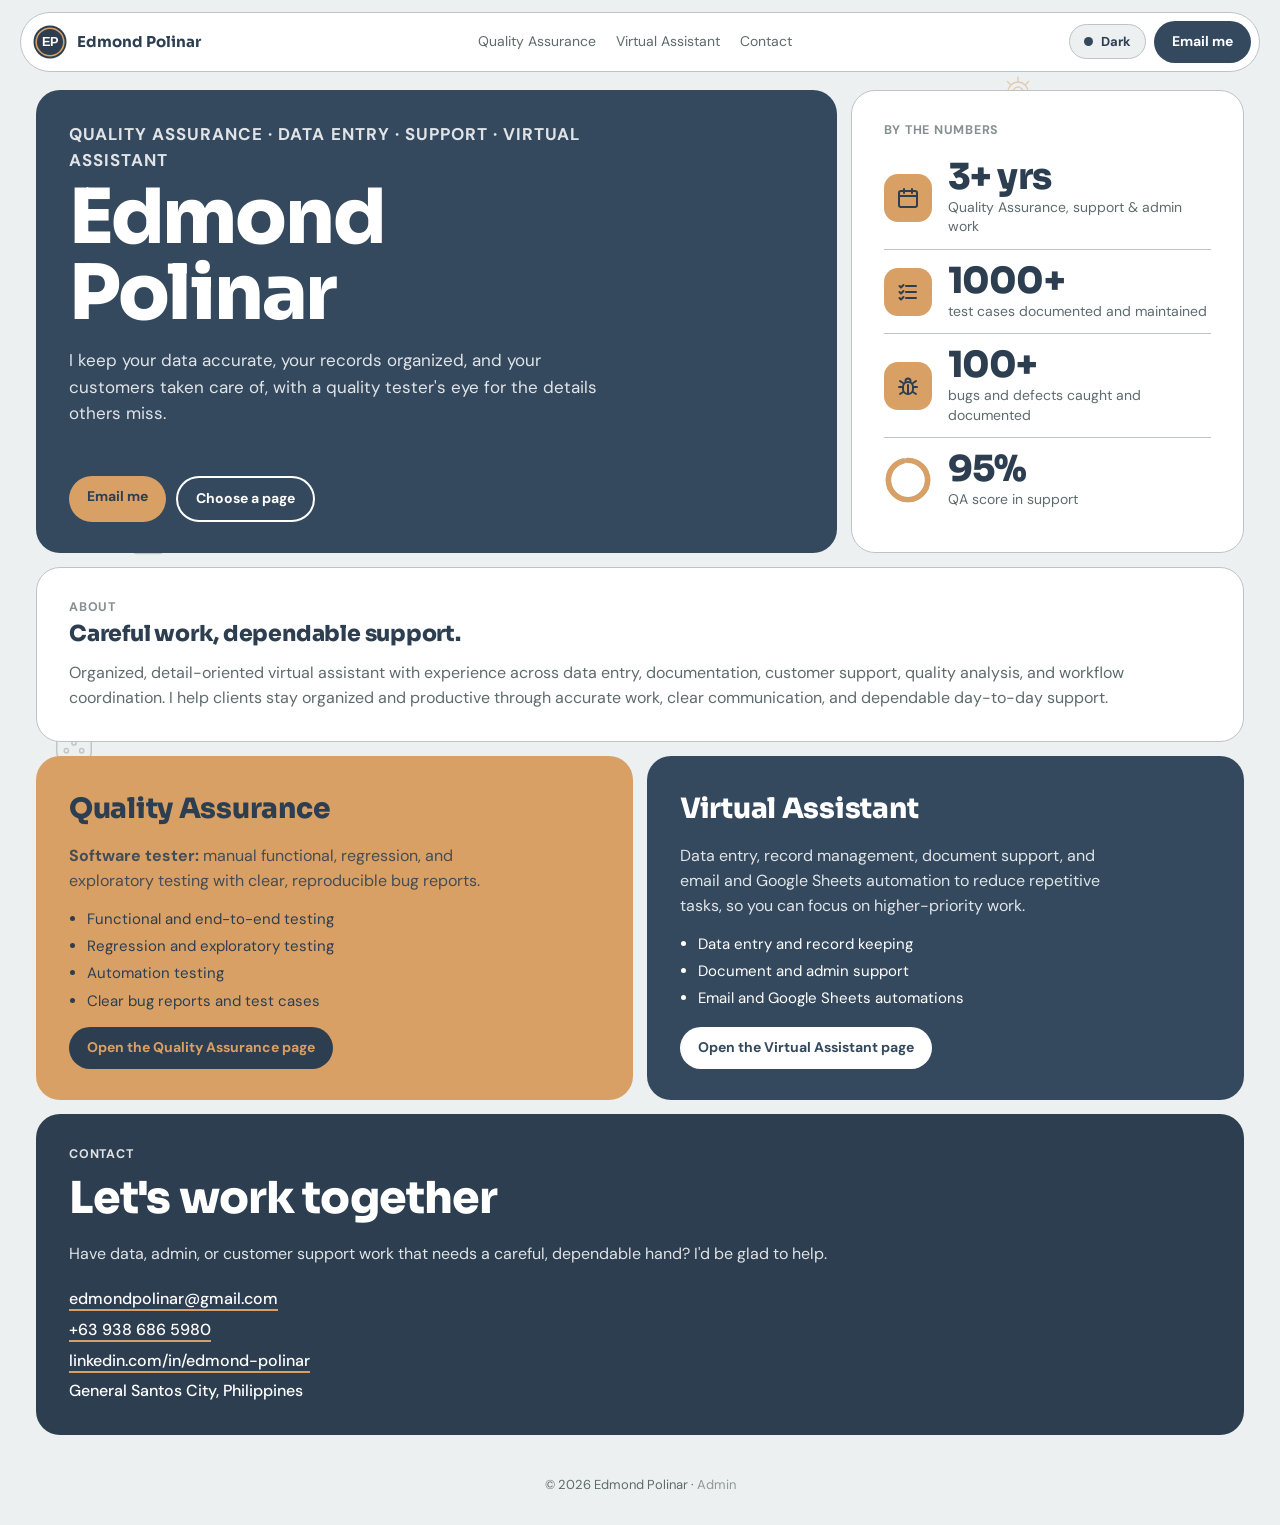
==== commit 87d22fa9: "Add SauceDemo regression suite project card and case study Project card in the QA view plus a 7-slid" ====
--- a/index.html
+++ b/index.html
@@ -259,8 +259,8 @@
 @media (max-width:820px){.crm-split{grid-template-columns:minmax(0,1fr);} .crm-mod.on{transform:none;}}
 @media (prefers-reduced-motion:reduce){.crm-mod,#crmChips .chip,.crm-mod span{transition:none;}}
 /* Expandable screenshots in the CRM walkthrough */
-#crmModal .cs-media:has(img){position:relative;}
-#crmModal .cs-media img{cursor:zoom-in;}
+#crmModal .cs-media:has(img),#sdModal .cs-media:has(img){position:relative;}
+#crmModal .cs-media img,#sdModal .cs-media img{cursor:zoom-in;}
 .zm-hint{position:absolute; right:10px; bottom:10px; width:30px; height:30px; border-radius:50%; background:rgba(44,62,80,.72); display:grid; place-items:center; pointer-events:none;}
 .zm-hint svg{width:16px; height:16px; fill:none; stroke:#fff; stroke-width:2; stroke-linecap:round; stroke-linejoin:round;}
 .zm{border:0; padding:0; background:transparent; width:100vw; max-width:100vw; height:100dvh; max-height:100dvh; overflow:hidden; color:#fff;}
@@ -268,7 +268,7 @@
 .zm-in{width:100%; height:100%; display:grid; place-items:center; padding:max(56px,env(safe-area-inset-top,0px)) max(16px,env(safe-area-inset-right,0px)) max(24px,env(safe-area-inset-bottom,0px)) max(16px,env(safe-area-inset-left,0px)); cursor:zoom-out;}
 .zm img{max-width:100%; max-height:100%; object-fit:contain; border-radius:12px; box-shadow:0 24px 60px rgba(0,0,0,.45);}
 .zm-x{position:absolute; top:max(12px,env(safe-area-inset-top,0px)); right:max(12px,env(safe-area-inset-right,0px)); width:40px; height:40px; border-radius:50%; border:1px solid rgba(255,255,255,.4); background:rgba(44,62,80,.7); color:#fff; font-size:22px; line-height:1; cursor:pointer;}
-.zm-x:focus-visible,#crmModal .cs-media img:focus-visible{outline:3px solid var(--yel); outline-offset:3px;}
+.zm-x:focus-visible,#crmModal .cs-media img:focus-visible,#sdModal .cs-media img:focus-visible{outline:3px solid var(--yel); outline-offset:3px;}
 /* Margin effects: data streams + task checks (wide screens only) */
 .edge{position:fixed; top:0; bottom:0; width:calc((100vw - 1240px) / 2); pointer-events:none; z-index:-1; overflow:hidden; display:none;}
 .edge.l{left:0;} .edge.r{right:0;}
@@ -474,6 +474,20 @@
   .score.go .sr,.score.go .sic.ring .val,.sr.pop b,.sr.pop .sic.ring .val,.sr:hover .bug svg{animation:none;}
   .sr,.sr .sic{transition:none;} .sr:hover,.sr:hover .sic{transform:none;}
 }
+/* SauceDemo regression suite: project card + case study */
+.sd-run{background:var(--page); border:1px solid var(--line); border-radius:18px; padding:14px; display:flex; flex-direction:column; gap:8px; min-width:0; font-size:14px;}
+.sd-run-h{display:flex; justify-content:space-between; align-items:center; gap:10px; font-family:ui-monospace,Menlo,Consolas,monospace; font-size:12.5px; color:var(--soft); padding:2px 4px 6px;}
+.sd-row{display:grid; grid-template-columns:auto minmax(0,1fr) auto; gap:10px; align-items:center; background:var(--tile); border:1px solid var(--line); border-radius:12px; padding:9px 12px;}
+.sd-row code{font-family:ui-monospace,Menlo,Consolas,monospace; font-size:12px; font-weight:700; padding:3px 8px; border-radius:8px; background:var(--mint); color:var(--mint-fg);}
+.sd-row span{overflow:hidden; text-overflow:ellipsis; white-space:nowrap;}
+.sd-row small{font-size:12px; color:var(--soft); white-space:nowrap;}
+.sd-sum{display:flex; justify-content:space-between; gap:10px; font-weight:700; padding:6px 4px 0; font-size:14px;}
+.sd-cap{font-size:12px; color:var(--soft); margin:0; text-align:right;}
+.sd-btns{display:flex; flex-wrap:wrap; gap:10px;}
+.sd-btns .pill.ghost{color:inherit;}
+.sd-ph{aspect-ratio:16/9; border:2px dashed var(--line); border-radius:18px; display:flex; align-items:center; justify-content:center; text-align:center; padding:20px; color:var(--soft); font-size:14px; margin-top:6px;}
+.cs-c pre.sd-code{font-family:ui-monospace,Menlo,Consolas,monospace; font-size:12.5px; line-height:1.55; background:var(--page); color:var(--fg); border-radius:14px; padding:14px 16px; overflow:auto; margin:8px 0 0; white-space:pre;}
+@media (max-width:480px){.sd-row{grid-template-columns:auto minmax(0,1fr);} .sd-row small{display:none;}}
 </style>
 </head>
 <body data-view="home">
@@ -625,6 +639,31 @@
     </div>
   </div>
 
+  <div class="t s6" id="sd-regression" data-v="qa">
+    <div class="feat-grid">
+      <div>
+        <p class="eyebrow">Automation project &middot; Personal project</p>
+        <h2>SauceDemo Regression Suite</h2>
+        <p>An automated UI regression suite I built with Playwright and pytest. It checks the main shopping journey on the SauceDemo test site, from login to order confirmation, in one command.</p>
+        <p style="margin-top:12px">It's organized with the Page Object Model, so when a screen changes I update one file, not every test.</p>
+        <ul class="feat-stats"><li><b>31</b>automated tests</li><li><b>4</b>feature areas</li><li><b>5</b>smoke checks</li></ul>
+        <div class="chips" style="margin:0 0 20px"><span class="chip">Playwright</span><span class="chip">pytest</span><span class="chip">Python</span><span class="chip">Page Object Model</span><span class="chip">Regression testing</span></div>
+        <div class="sd-btns">
+          <button class="pill feat-btn" type="button" id="sdOpen">Start walkthrough</button>
+          <a class="pill ghost" href="https://github.com/edmondPVA/SDRegression-automation" target="_blank" rel="noopener">View code on GitHub</a>
+        </div>
+      </div>
+      <div class="sd-run" role="img" aria-label="Illustration of a test run: login, inventory, cart and checkout tests all passed">
+        <div class="sd-run-h"><span>$ pytest</span><span>Firefox</span></div>
+        <div class="sd-row"><code>PASSED</code><span>Login: valid, empty and locked-out users</span><small>7 tests</small></div>
+        <div class="sd-row"><code>PASSED</code><span>Inventory: sorting, cart badge, product details</span><small>15 tests</small></div>
+        <div class="sd-row"><code>PASSED</code><span>Cart: added items, remove, continue shopping</span><small>4 tests</small></div>
+        <div class="sd-row"><code>PASSED</code><span>Checkout: required fields, full order</span><small>5 tests</small></div>
+        <div class="sd-sum"><span>31 passed</span><span>0 failed</span></div>
+        <p class="sd-cap">Illustration of a full run</p>
+      </div>
+    </div>
+  </div>
   <div class="case-head" id="case-studies" data-v="va">
     <div><p class="eyebrow" style="margin:0 0 6px">Case studies</p><h2>The CRM project, in two parts</h2></div>
     <p>I built a practice CRM, then connected it to n8n so its events run on their own.</p>
@@ -759,9 +798,7 @@
     <p class="grp">Spreadsheets &amp; documents</p><div class="chips"><span class="chip">Google Sheets</span><span class="chip">Google Workspace</span><span class="chip">Microsoft Excel</span><span class="chip">Microsoft Office</span></div>
     <p class="grp">Communication</p><div class="chips"><span class="chip">Slack</span><span class="chip">Microsoft Teams</span><span class="chip">Zoom</span><span class="chip">Skype</span><span class="chip">Outlook</span><span class="chip">WhatsApp</span><span class="chip">Missive</span></div>
     <p class="grp">CRM &amp; tracking</p><div class="chips"><span class="chip">Pipedrive</span><span class="chip">Jira</span><span class="chip">AI-Generated CRM Practice Environment</span></div>
-    <p class="grp">AI tools</p><div class="chips"><span class="chip">ChatGPT</span><span class="chip">Claude</span><span class="chip">Gemini</span></div>
-    <p class="grp">Automation</p><div class="chips"><span class="chip">n8n</span><span class="chip">Webhooks</span><span class="chip">Schedule Trigger</span><span class="chip">Error Trigger</span><span class="chip">Switch &amp; If routing</span><span class="chip">Gmail API</span><span class="chip">Google Sheets API</span></div>
-    <p class="grp">Testing &amp; QA</p><div class="chips" style="margin-bottom:0"><span class="chip">Postman</span><span class="chip">Silktide</span></div>
+    <p class="grp">AI tools</p><div class="chips" style="margin-bottom:0"><span class="chip">ChatGPT</span><span class="chip">Claude</span><span class="chip">Gemini</span></div>
   </div>
 
   <div class="t edu s3" data-v="va qa">
@@ -1274,6 +1311,111 @@
   </div>
 </dialog>
 
+<dialog class="modal cs-modal" id="sdModal" aria-labelledby="sdTitle">
+  <div class="cs-in" id="sdIn" tabindex="-1">
+    <header class="cs-bar">
+      <div class="cs-now"><small>Automation project</small><b id="sdTitle" aria-live="polite">Overview</b></div>
+      <div class="cs-act">
+        <button class="pill" type="button" data-open-contact>Email me</button>
+        <button class="x-btn" type="button" id="sdClose" aria-label="Close automation project">&times;</button>
+      </div>
+    </header>
+
+    <div class="cs-stage" id="sdStage">
+
+      <section class="cs-slide is-on" data-title="Overview">
+        <div class="cs-grid">
+          <div class="cs-c cs-w cs-blue">
+            <p class="eyebrow">Automation project &middot; Personal project</p>
+            <h1>SauceDemo Regression Suite</h1>
+            <p style="font-size:17px;max-width:560px">I automated the regression checks for a demo online store. One command now tests login, products, cart and checkout, and saves evidence when something breaks.</p>
+            <div class="cs-row"><button class="pill y" type="button" data-cs-go="1">Start</button></div>
+          </div>
+          <div class="cs-c cs-t cs-yel"><div class="cs-big">31</div><p>automated tests across the shopping journey</p></div>
+          <div class="cs-c cs-t"><div class="cs-big">4</div><p>feature areas: login, inventory, cart, checkout</p></div>
+          <div class="cs-c cs-t cs-mint"><div class="cs-big">5</div><p>smoke checks for a quick sanity run</p></div>
+          <div class="cs-c cs-w"><p class="eyebrow">In this walkthrough</p><div class="cs-tags"><span class="cs-tag">The problem</span><span class="cs-tag">What I test</span><span class="cs-tag">How it's built</span><span class="cs-tag">Proof</span><span class="cs-tag">When a test fails</span><span class="cs-tag">What I learned</span></div></div>
+        </div>
+      </section>
+
+      <section class="cs-slide" data-title="The problem">
+        <div class="cs-grid">
+          <div class="cs-c cs-w"><p class="eyebrow">The problem</p><h2>Manual regression is slow and easy to skip.</h2><p>Before every release, someone has to re-check that the features that already worked still work. Done by hand, it's the same clicks every time.</p></div>
+          <div class="cs-c cs-t"><h3>It takes time</h3><p>Logging in, sorting, adding to cart and checking out, over and over for each release.</p></div>
+          <div class="cs-c cs-t"><h3>Steps get missed</h3><p>When a deadline is close, the "it worked last time" checks are the first to be skipped.</p></div>
+          <div class="cs-c cs-t"><h3>Results vary</h3><p>Two testers can check the same screen in different ways. A script checks it the same way every time.</p></div>
+        </div>
+      </section>
+
+      <section class="cs-slide" data-title="What I test">
+        <div class="cs-grid">
+          <div class="cs-c cs-w"><p class="eyebrow">What I test</p><h2>The full shopping journey, in four areas.</h2></div>
+          <div class="cs-c cs-yel"><h3>Login &middot; 7 tests</h3><p>Page loads, valid login, empty fields, wrong password and a locked-out user, each with the right error message.</p></div>
+          <div class="cs-c"><h3>Inventory &middot; 15 tests</h3><p>Menu links, sorting by name and price, the cart badge count, add and remove buttons, and product details.</p></div>
+          <div class="cs-c"><h3>Cart &middot; 4 tests</h3><p>Added items show up with the right names, items can be removed, and Continue Shopping goes back.</p></div>
+          <div class="cs-c cs-mint"><h3>Checkout &middot; 5 tests</h3><p>Each required field is checked, then a full order goes through to the confirmation page.</p></div>
+        </div>
+      </section>
+
+      <section class="cs-slide" data-title="How it's built">
+        <div class="cs-grid">
+          <div class="cs-c cs-w"><p class="eyebrow">How it's built</p><h2>Page objects, shared setup, reusable checks.</h2></div>
+          <div class="cs-c cs-t"><h3>Page Object Model</h3><p>Each screen has its own file in <code>pages/</code> with its locators and actions. If a button changes, I fix it in one place.</p></div>
+          <div class="cs-c cs-t"><h3>Shared fixtures</h3><p><code>conftest.py</code> handles login and getting to checkout, so each test starts where it needs to and stays short.</p></div>
+          <div class="cs-c cs-t"><h3>Parametrized tests</h3><p>One test checks several inputs, like every login error, without copying the same code.</p></div>
+          <div class="cs-c cs-w">
+            <p class="eyebrow">Example: one test, four login errors</p>
+<pre class="sd-code">@pytest.mark.parametrize("user, pwd, message", [
+    ("", "secret_sauce", "Username is required"),
+    ("standard_user", "", "Password is required"),
+    ("normal_user", "secret_password", "Username and password do not match"),
+    ("locked_out_user", "secret_sauce", "this user has been locked out"),
+])
+def test_login_errors(page, user, pwd, message): ...</pre>
+          </div>
+        </div>
+      </section>
+
+      <section class="cs-slide" data-title="Proof">
+        <div class="cs-grid">
+          <div class="cs-c cs-w"><p class="eyebrow">Proof</p><h2>See it run.</h2><p>Recorded and captured on my PC. Click a screenshot to enlarge it.</p></div>
+          <div class="cs-c cs-w"><div class="cs-media"><video controls playsinline muted preload="none" poster="assets/sd-regression/poster.jpg" src="assets/sd-regression/run.mp4" aria-label="Screen recording: the checkout tests running in a visible Firefox window, then the smoke run and the rest of the suite in the PyCharm terminal"></video></div><h3>Video</h3><p>First, <code>pytest tests/test_checkout.py --headed</code> so you can watch Firefox log in, shop and check out by itself. Then the suite split in two: <code>pytest -m smoke</code> (5 passed in 8 seconds) and <code>pytest -m "not smoke"</code> (the other 26 passed).</p></div>
+          <div class="cs-c"><div class="cs-media"><img src="assets/sd-regression/full-run.jpg" loading="lazy" alt="PyCharm terminal after running pytest: 31 tests collected, 31 passed in 46.79 seconds"></div><h3>Full regression run</h3><p>All 31 tests passed in about 47 seconds.</p></div>
+          <div class="cs-c"><div class="cs-media"><img src="assets/sd-regression/smoke-run.jpg" loading="lazy" alt="PyCharm terminal after running pytest -m smoke: 5 passed, 26 deselected in 8.44 seconds"></div><h3>Smoke run</h3><p>The 5 quick sanity checks passed in about 8 seconds, for a fast "is the site basically working?" answer.</p></div>
+        </div>
+      </section>
+
+      <section class="cs-slide" data-title="When a test fails">
+        <div class="cs-grid">
+          <div class="cs-c cs-w"><p class="eyebrow">When a test fails</p><h2>Evidence is saved automatically.</h2><p>A failed test is only useful if you can see why. The suite keeps what a developer needs to reproduce the bug.</p></div>
+          <div class="cs-c cs-t cs-yel"><h3>Screenshot</h3><p>The exact screen at the moment the test failed.</p></div>
+          <div class="cs-c cs-t"><h3>Video and trace</h3><p>A recording plus a step-by-step trace I can replay with <code>playwright show-trace</code>.</p></div>
+          <div class="cs-c cs-t cs-mint"><h3>JUnit report</h3><p>A <code>junit.xml</code> file that other tools can read to show what passed and failed.</p></div>
+        </div>
+      </section>
+
+      <section class="cs-slide" data-title="What I learned">
+        <div class="cs-grid">
+          <div class="cs-c cs-w"><p class="eyebrow">Wrap-up</p><h2>What I learned</h2></div>
+          <div class="cs-c cs-t cs-yel"><h3>Every test needs a check</h3><p>A test that clicks through without asserting anything always passes. I went back and added a clear check to each one.</p></div>
+          <div class="cs-c cs-t"><h3>Structure saves time</h3><p>Page objects and fixtures made new tests quick to add and easy to read.</p></div>
+          <div class="cs-c cs-t cs-mint"><h3>Manual skills carry over</h3><p>My test case writing as a manual tester shaped what each automated test covers.</p></div>
+          <div class="cs-c cs-w cs-blue">
+            <p class="eyebrow">Let's talk</p>
+            <p style="font-size:17px;max-width:560px">Need regression checks that run the same way every release? Let's talk.</p>
+            <div class="cs-row"><button class="pill y" type="button" data-open-contact>Email me</button><a class="pill ghost" href="https://github.com/edmondPVA/SDRegression-automation" target="_blank" rel="noopener">View code</a><button class="pill ghost" type="button" data-cs-go="0">Replay</button></div>
+            <p style="font-size:13px;margin:18px 0 0">Note: SauceDemo is a public demo store made for testing practice. This is a personal project, not client work.</p>
+          </div>
+        </div>
+      </section>
+    </div>
+
+    <div class="cs-ctrl"><div class="cs-dots" id="sdDots"></div><span class="cs-count" id="sdCount"></span></div>
+    <button class="cs-ar cs-prev" id="sdPrev" type="button" aria-label="Previous slide">&larr;</button>
+    <button class="cs-ar cs-next" id="sdNext" type="button" aria-label="Next slide">&rarr;</button>
+  </div>
+</dialog>
+
 <script>
 (function(){
   var root = document.documentElement;
@@ -1591,6 +1733,7 @@
 csInit('cs');
 csInit('crm');
 csInit('ev');
+csInit('sd');
 // Chapter buttons under the CRM events video: jump to a part and play.
 (function(){
   var v = document.getElementById('evVideo');
@@ -1693,7 +1836,7 @@
   if(!crm||!zm||typeof zm.showModal!=='function') return;
   var big=document.getElementById('shotImg'), last=null;
   var icon='<span class="zm-hint" aria-hidden="true"><svg viewBox="0 0 24 24"><path d="M15 3h6v6M9 21H3v-6M21 3l-7 7M3 21l7-7"/></svg></span>';
-  Array.prototype.forEach.call(crm.querySelectorAll('.cs-media img'),function(im){
+  Array.prototype.forEach.call(document.querySelectorAll('#crmModal .cs-media img, #sdModal .cs-media img'),function(im){
     im.tabIndex=0; im.setAttribute('role','button'); im.setAttribute('aria-label','Expand screenshot: '+im.alt);
     im.parentNode.insertAdjacentHTML('beforeend',icon);
     function open(){last=im; big.src=im.currentSrc||im.src; big.alt=im.alt; zm.showModal(); document.getElementById('shotClose').focus({preventScroll:true});}
